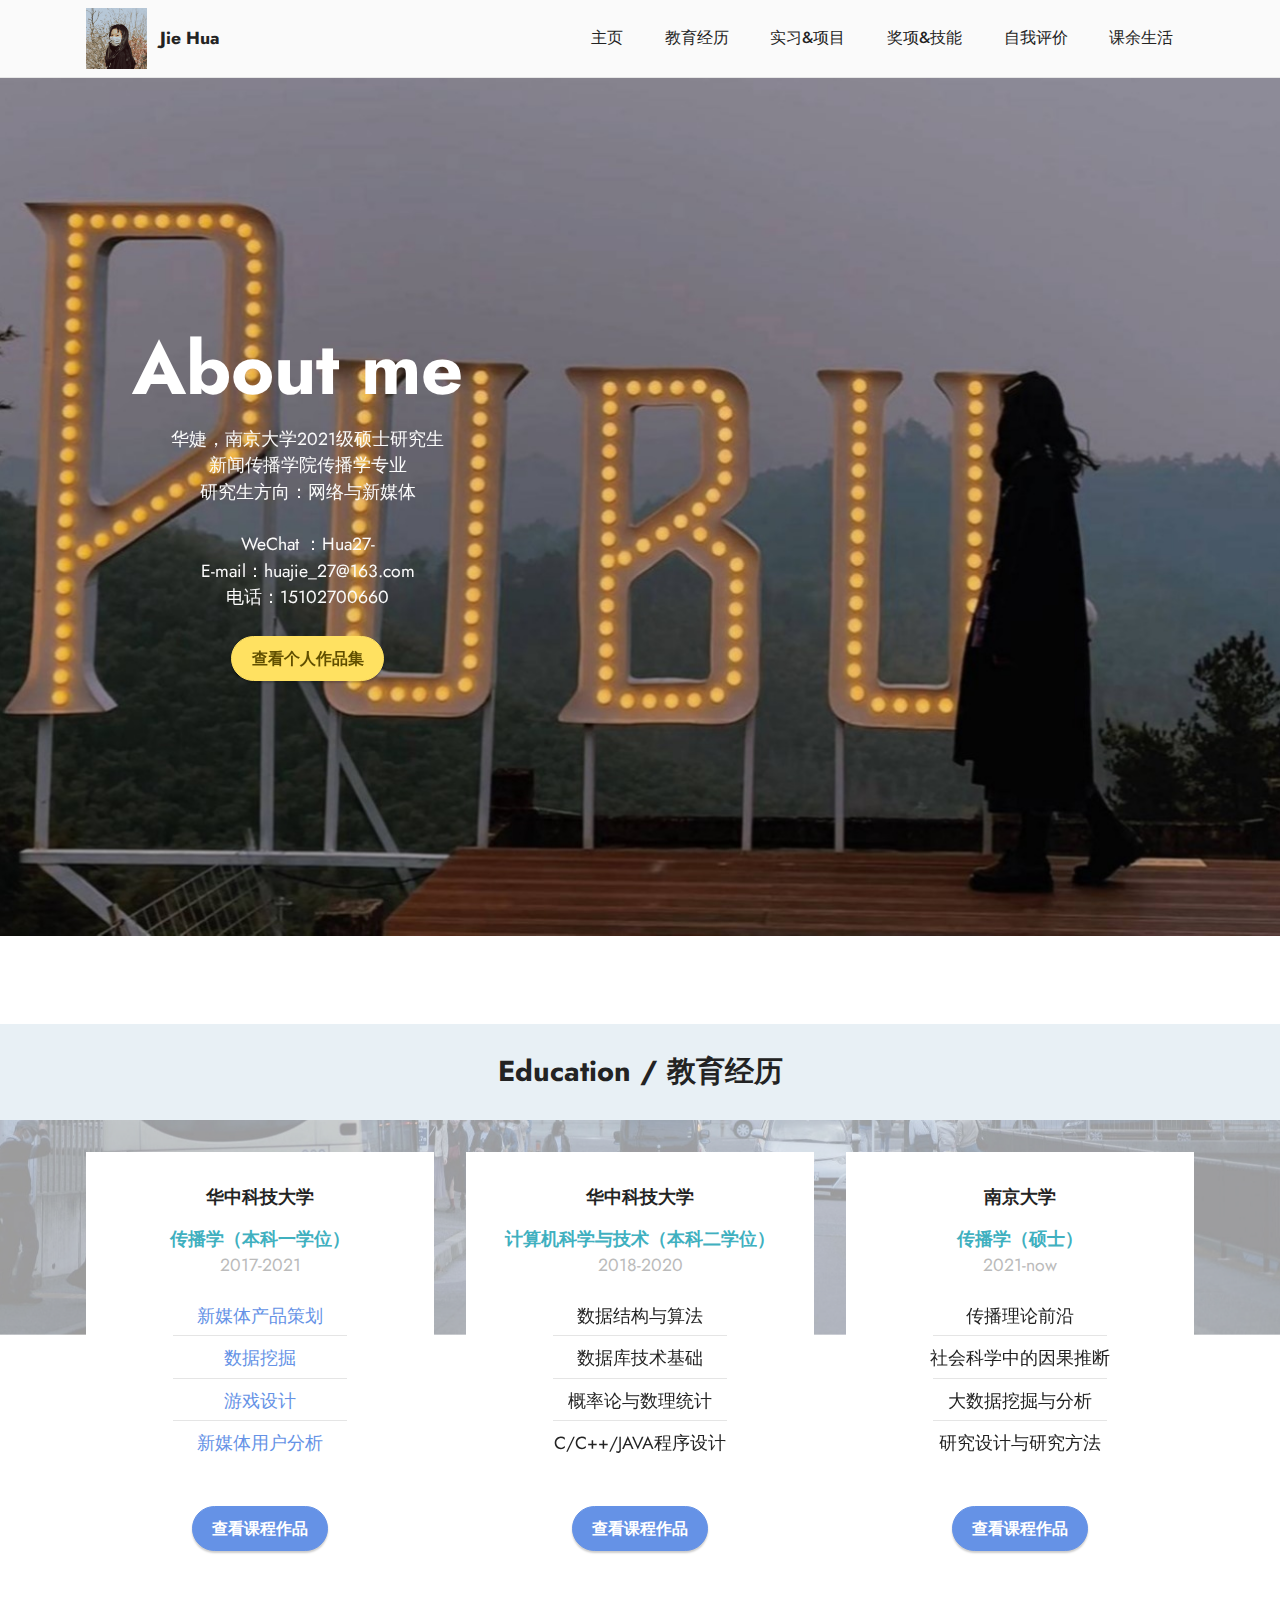
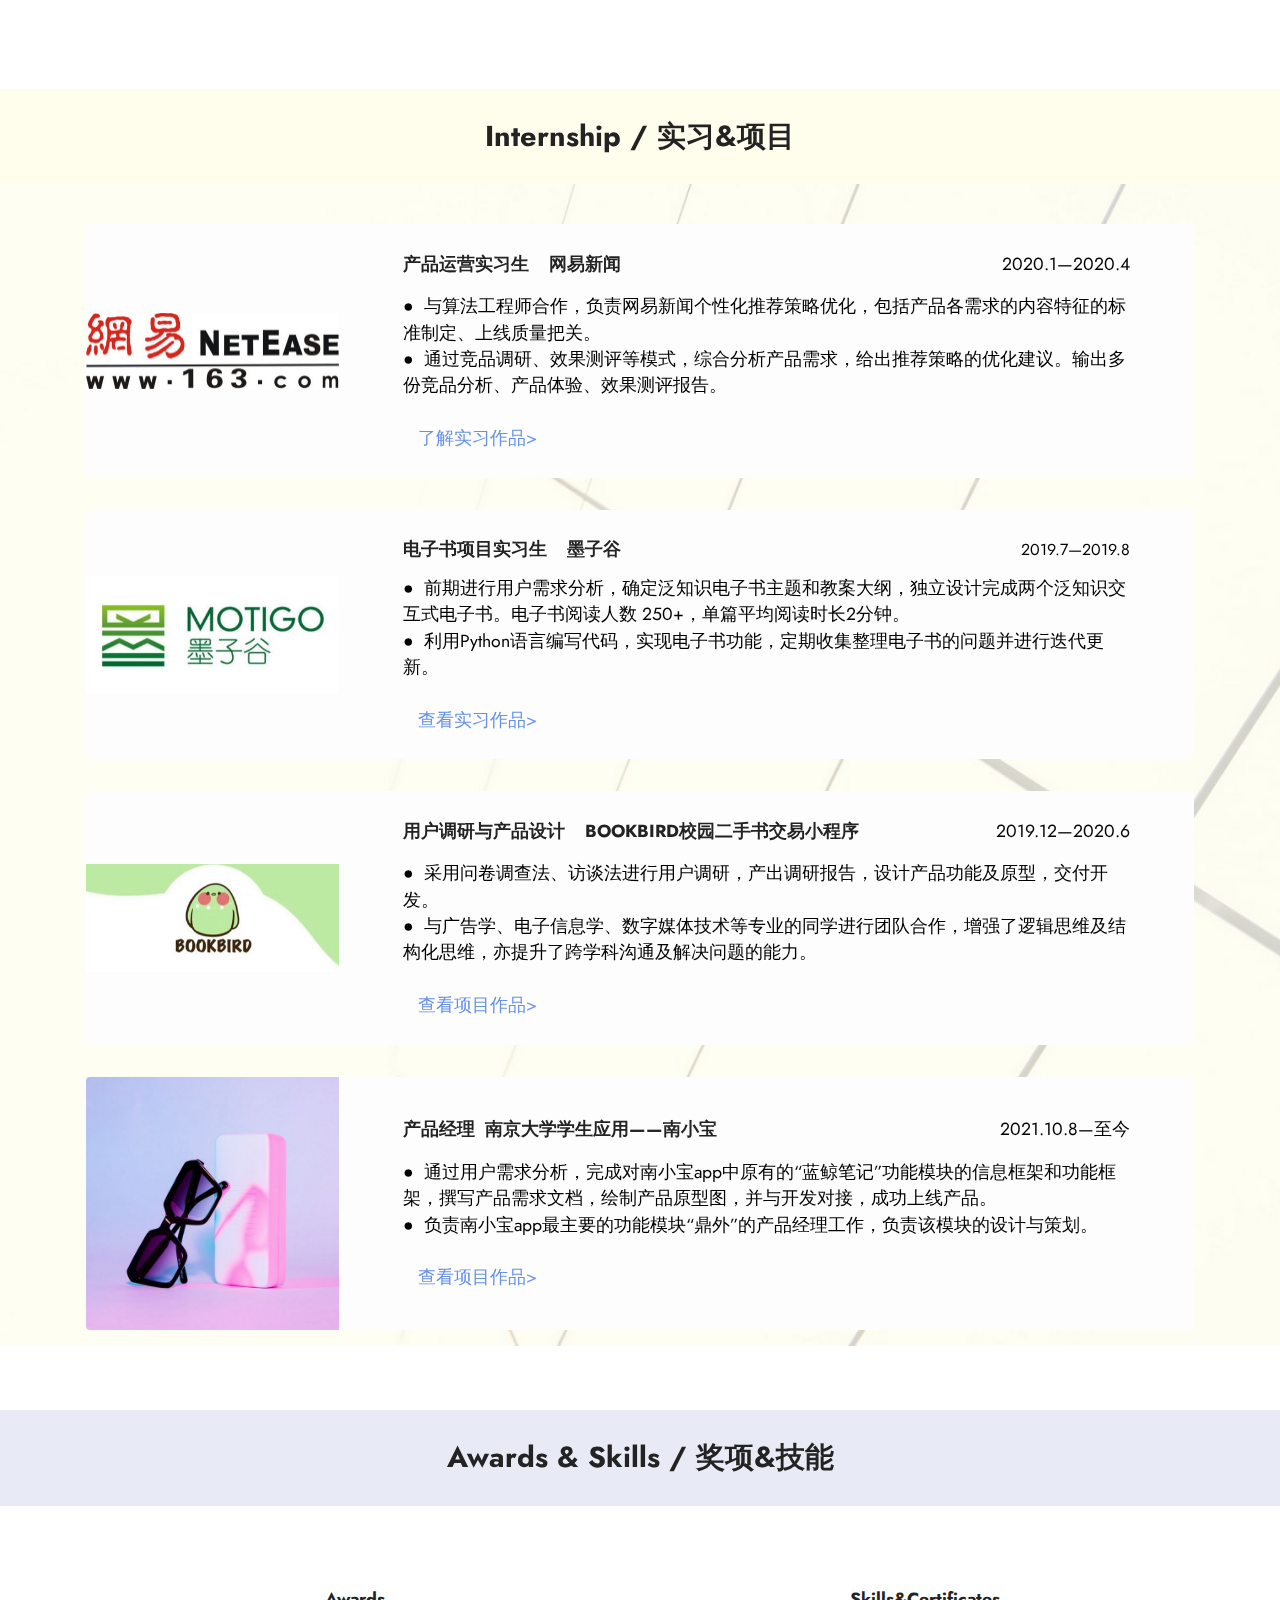
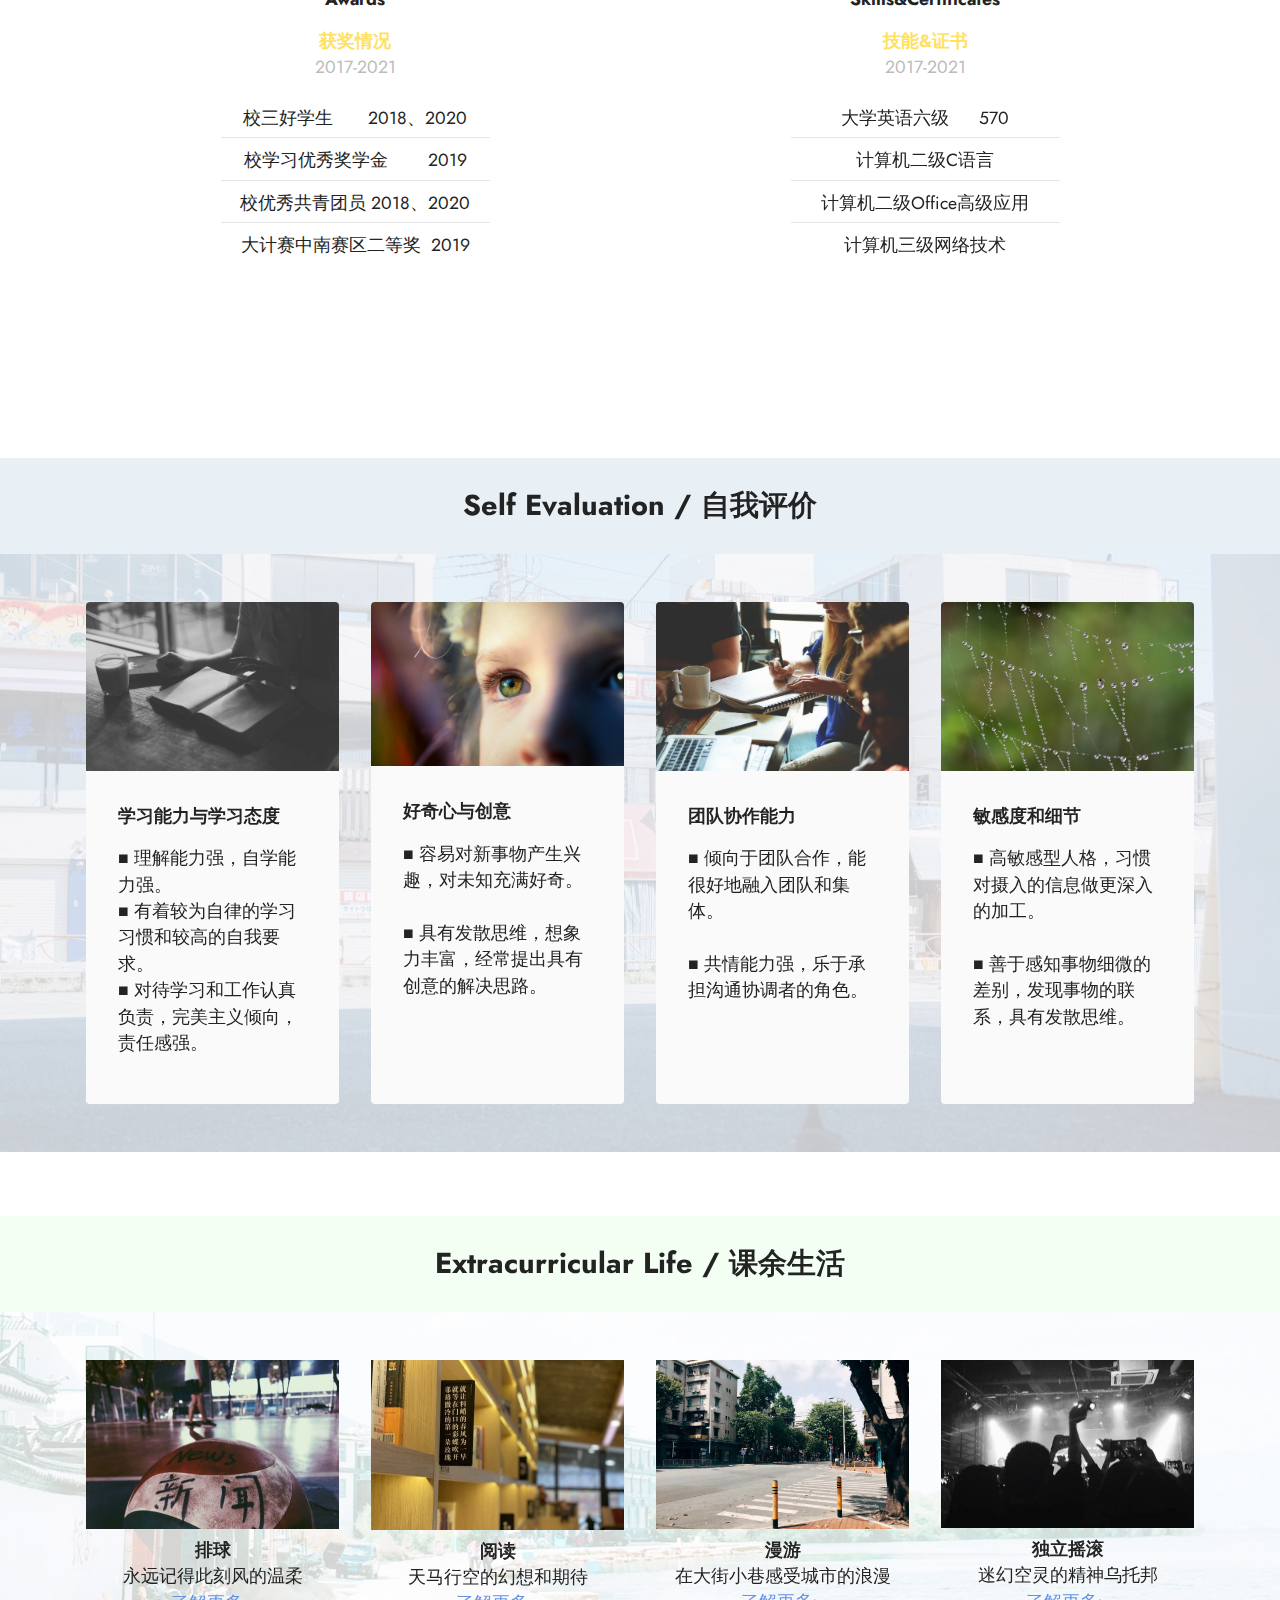
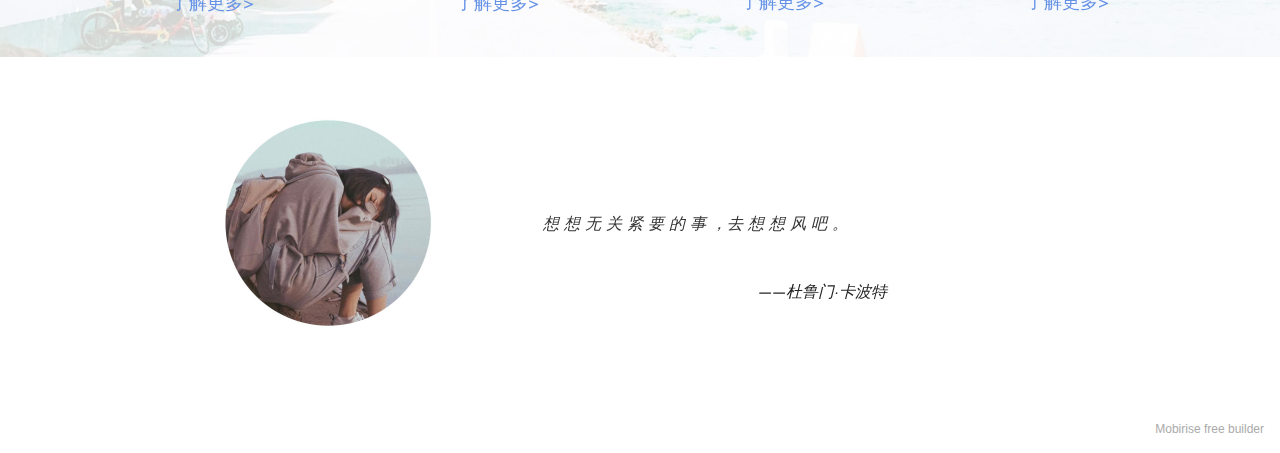
==== index.html @ b79529a3 "Add files via upload" ====
<!DOCTYPE html>
<html  >
<head>
  <!-- Site made with Mobirise Website Builder v5.3.0, https://mobirise.com -->
  <meta charset="UTF-8">
  <meta http-equiv="X-UA-Compatible" content="IE=edge">
  <meta name="generator" content="Mobirise v5.3.0, mobirise.com">
  <meta name="viewport" content="width=device-width, initial-scale=1, minimum-scale=1">
  <link rel="shortcut icon" href="assets/images/-20210223162108-121x121.png" type="image/x-icon">
  <meta name="description" content="">
  
  
  <title>HuaJie</title>
  <link rel="stylesheet" href="assets/web/assets/mobirise-icons2/mobirise2.css">
  <link rel="stylesheet" href="assets/tether/tether.min.css">
  <link rel="stylesheet" href="assets/bootstrap/css/bootstrap.min.css">
  <link rel="stylesheet" href="assets/bootstrap/css/bootstrap-grid.min.css">
  <link rel="stylesheet" href="assets/bootstrap/css/bootstrap-reboot.min.css">
  <link rel="stylesheet" href="assets/dropdown/css/style.css">
  <link rel="stylesheet" href="assets/socicon/css/styles.css">
  <link rel="stylesheet" href="assets/theme/css/style.css">
  <link rel="preload" as="style" href="assets/mobirise/css/mbr-additional.css"><link rel="stylesheet" href="assets/mobirise/css/mbr-additional.css" type="text/css">
  
  
  
  
</head>
<body>
  
  <section class="menu cid-s48OLK6784" once="menu" id="menu1-h">
    
    <nav class="navbar navbar-dropdown navbar-fixed-top navbar-expand-lg">
        <div class="container">
            <div class="navbar-brand">
                <span class="navbar-logo">
                    <a href="index.html#header7-k">
                        <img src="assets/images/-20210223162108-121x121.png" alt="Mobirise" style="height: 3.8rem;">
                    </a>
                </span>
                <span class="navbar-caption-wrap"><a class="navbar-caption text-black text-primary display-7" href="index.html#header7-k">Jie Hua</a></span>
            </div>
            <button class="navbar-toggler" type="button" data-toggle="collapse" data-target="#navbarSupportedContent" aria-controls="navbarNavAltMarkup" aria-expanded="false" aria-label="Toggle navigation">
                <div class="hamburger">
                    <span></span>
                    <span></span>
                    <span></span>
                    <span></span>
                </div>
            </button>
            <div class="collapse navbar-collapse" id="navbarSupportedContent">
                <ul class="navbar-nav nav-dropdown nav-right" data-app-modern-menu="true"><li class="nav-item"><a class="nav-link link text-black text-primary display-4" href="#" aria-expanded="false">主页</a></li><li class="nav-item"><a class="nav-link link text-black text-primary display-4" href="index.html#content1-8">教育经历</a></li><li class="nav-item"><a class="nav-link link text-black text-primary display-4" href="index.html#content1-1r">实习&amp;项目</a></li><li class="nav-item"><a class="nav-link link text-black text-primary display-4" href="index.html#content1-1a">奖项&amp;技能</a></li>
                    <li class="nav-item"><a class="nav-link link text-black text-primary display-4" href="index.html#content1-23">自我评价</a></li><li class="nav-item"><a class="nav-link link text-black text-primary display-4" href="index.html#content1-24">课余生活</a></li></ul>
                
                
            </div>
        </div>
    </nav>

</section>

<section class="header7 cid-spPlfpkOX5 mbr-fullscreen mbr-parallax-background" id="header7-k">

    

    

    <div class="text-right container">
        <div class="row">
            <div class="col-12 col-lg-5">
                <h1 class="mbr-section-title mbr-fonts-style mb-3 display-1"><strong>About me&nbsp; &nbsp;</strong></h1>
                
                <p class="mbr-text mbr-fonts-style display-7">华婕，南京大学2021级硕士研究生<br>新闻传播学院传播学专业<br>研究生方向：网络与新媒体<br><br>WeChat ：Hua27-<br>E-mail：huajie_27@163.com<br>电话：15102700660</p>
                <div class="mbr-section-btn mt-3"><a class="btn btn-warning display-4" href="page1.html#content4-y" target="_blank">查看个人作品集<br></a></div>
            </div>
        </div>
    </div>
</section>

<section class="content1 cid-sSWM41oGH3" id="content1-1y">
    
    <div class="container">
        <div class="row justify-content-center">
            <div class="title col-12 col-md-9">
                <h3 class="mbr-section-title mbr-fonts-style align-center mb-4 display-4"></h3>
                
                
            </div>
        </div>
    </div>
</section>

<section class="content1 cid-s48udlf8KU" id="content1-8">
    
    <div class="container">
        <div class="row justify-content-center">
            <div class="title col-12 col-md-9">
                <h3 class="mbr-section-title mbr-fonts-style align-center mb-4 display-2"><strong>Education / 教育经历</strong><strong><br></strong></h3>
                
                
            </div>
        </div>
    </div>
</section>

<section class="pricing2 cid-spQfRmdtKx mbr-parallax-background" id="pricing2-s">
    

    <div class="mbr-overlay" style="opacity: 0.6; background-color: rgb(255, 255, 255);">
    </div>
    <div class="container">
        <div class="row justify-content-center">
            <div class="col-12 col-md-6 align-center col-lg-4">
                <div class="plan">
                    <div class="plan-header">
                        <h6 class="plan-title mbr-fonts-style mb-3 display-7"><strong>华中科技大学</strong></h6>
                        <div class="plan-price">
                            <p class="price mbr-fonts-style m-0 display-7"><strong>传播学（本科一学位）</strong></p>
                            <p class="price-term mbr-fonts-style mb-3 display-7">2017-2021</p>
                        </div>
                    </div>
                    <div class="plan-body">
                        <div class="plan-list mb-4">
                            <ul class="list-group mbr-fonts-style list-group-flush display-7">
                                <li class="list-group-item"><a href="page1.html#content10-12" class="text-primary">新媒体产品策划</a></li><li class="list-group-item"><a href="page1.html#content10-z" class="text-primary">数据挖掘</a></li><li class="list-group-item"><a href="page1.html#content10-3z" class="text-primary">游戏设计</a></li><li class="list-group-item"><a href="page1.html#content10-43" class="text-primary">新媒体用户分析</a></li>
                            </ul>
                        </div>
                        <div class="mbr-section-btn text-center"><a href="page1.html" class="btn btn-primary display-4" target="_blank">查看课程作品</a></div>
                    </div>
                </div>
            </div>
            <div class="col-12 col-md-6 align-center col-lg-4">
                <div class="plan">
                    <div class="plan-header">
                        <h6 class="plan-title mbr-fonts-style mb-3 display-7"><strong>华中科技大学</strong></h6>
                        <div class="plan-price">
                            <p class="price mbr-fonts-style m-0 display-7"><strong>计算机科学与技术（本科二学位）</strong></p>
                            <p class="price-term mbr-fonts-style mb-3 display-7">2018-2020</p>
                        </div>
                    </div>
                    <div class="plan-body">
                        <div class="plan-list mb-4">
                            <ul class="list-group mbr-fonts-style list-group-flush display-7">
                                <li class="list-group-item">数据结构与算法</li><li class="list-group-item">数据库技术基础</li><li class="list-group-item">概率论与数理统计</li><li class="list-group-item">C/C++/JAVA程序设计</li>
                            </ul>
                        </div>
                        <div class="mbr-section-btn text-center"><a href="page1.html" class="btn btn-primary display-4" target="_blank">查看课程作品</a></div>
                    </div>
                </div>
            </div>
            <div class="col-12 col-md-6 align-center col-lg-4">
                <div class="plan">
                    <div class="plan-header">
                        <h6 class="plan-title mbr-fonts-style mb-3 display-7"><strong>南京大学</strong></h6>
                        <div class="plan-price">
                            <p class="price mbr-fonts-style m-0 display-7"><strong>传播学（硕士）</strong></p>
                            <p class="price-term mbr-fonts-style mb-3 display-7">2021-now</p>
                        </div>
                    </div>
                    <div class="plan-body">
                        <div class="plan-list mb-4">
                            <ul class="list-group mbr-fonts-style list-group-flush display-7">
                                <li class="list-group-item">传播理论前沿</li><li class="list-group-item">社会科学中的因果推断</li><li class="list-group-item">大数据挖掘与分析</li><li class="list-group-item">研究设计与研究方法</li>
                            </ul>
                        </div>
                        <div class="mbr-section-btn text-center"><a href="page1.html" class="btn btn-primary display-4" target="_blank">查看课程作品</a></div>
                    </div>
                </div>
            </div>
            
        </div>
    </div>
</section>

<section class="content1 cid-sSWM8h96EX" id="content1-20">
    
    <div class="container">
        <div class="row justify-content-center">
            <div class="title col-12 col-md-9">
                <h3 class="mbr-section-title mbr-fonts-style align-center mb-4 display-4"></h3>
                
                
            </div>
        </div>
    </div>
</section>

<section class="content1 cid-sSpbF5WR2m" id="content1-1r">
    
    <div class="container">
        <div class="row justify-content-center">
            <div class="title col-12 col-md-9">
                <h3 class="mbr-section-title mbr-fonts-style align-center mb-4 display-2"><strong>Internship / 实习&amp;项目</strong></h3>
                
                
            </div>
        </div>
    </div>
</section>

<section class="features10 cid-spPDxVZBVG" id="features11-n">
    <!---->
    
    <div class="mbr-overlay" style="opacity: 0.4; background-color: rgb(255, 254, 227);">
    </div>
    <div class="container">
        <div class="title">
            
            <h4 class="mbr-section-subtitle mbr-fonts-style mb-3 display-4">&nbsp;</h4>
        </div>
        <div class="card">
            <div class="card-wrapper">
                <div class="row align-items-center">
                    <div class="col-12 col-md-3">
                        <div class="image-wrapper">
                            <img src="assets/images/912997e8e866788dfc0480c9f37da463-506x153.jpeg" alt="Mobirise" title="">
                        </div>
                    </div>
                    <div class="col-12 col-md">
                        <div class="card-box">
                            <div class="row">
                                <div class="col-12">
                                    <div class="top-line">
                                        <h4 class="card-title mbr-fonts-style display-7"><strong><br></strong><strong>产品运营实习生&nbsp; &nbsp; 网易新闻</strong></h4>
                                        <p class="cost mbr-fonts-style display-7">&nbsp;<br>2020.1—2020.4<br></p>
                                    </div>
                                </div>
                                <div class="col-12">
                                    <div class="bottom-line">
                                        <p class="mbr-text mbr-fonts-style m-0 display-7">●&nbsp; 与算法工程师合作，负责网易新闻个性化推荐策略优化，包括产品各需求的内容特征的标准制定、上线质量把关。<br>●&nbsp; 通过竞品调研、效果测评等模式，综合分析产品需求，给出推荐策略的优化建议。输出多份竞品分析、产品体验、效果测评报告。<br><br>&nbsp; &nbsp;<a href="page1.html#content10-18" class="text-primary">了解实习作品&gt;</a><br><br></p>
                                    </div>
                                </div>
                            </div>
                        </div>
                    </div>
                </div>
            </div>
        </div>
        <div class="card">
            <div class="card-wrapper">
                <div class="row align-items-center">
                    <div class="col-12 col-md-3">
                        <div class="image-wrapper">
                            <img src="assets/images/u21049499123332382581fm26gp0-2-506x285.jpeg" alt="Mobirise" title="">
                        </div>
                    </div>
                    <div class="col-12 col-md">
                        <div class="card-box">
                            <div class="row">
                                <div class="col-12">
                                    <div class="top-line">
                                        <h4 class="card-title mbr-fonts-style display-7"><strong><br></strong><strong>电子书项目实习生&nbsp; &nbsp; 墨子谷</strong></h4>
                                        <p class="cost mbr-fonts-style display-7"></p><p></p><p><br><br>2019.7—2019.8</p>
                                    </div>
                                </div>
                                <div class="col-12">
                                    <div class="bottom-line">
                                        <p class="mbr-text mbr-fonts-style m-0 display-7">●&nbsp; 前期进行用户需求分析，确定泛知识电子书主题和教案大纲，独立设计完成两个泛知识交互式电子书。电子书阅读人数 250+，单篇平均阅读时长2分钟。<br>●&nbsp; 利用Python语言编写代码，实现电子书功能，定期收集整理电子书的问题并进行迭代更新。<br><br>&nbsp; &nbsp;<a href="page1.html#content10-1b" class="text-primary">查看实习作品&gt;</a><br><br></p>
                                    </div>
                                </div>
                            </div>
                        </div>
                    </div>
                </div>
            </div>
        </div>
        <div class="card">
            <div class="card-wrapper">
                <div class="row align-items-center">
                    <div class="col-12 col-md-3">
                        <div class="image-wrapper">
                            <img src="assets/images/-20210223211159-506x173.jpeg" alt="Mobirise" title="">
                        </div>
                    </div>
                    <div class="col-12 col-md">
                        <div class="card-box">
                            <div class="row">
                                <div class="col-12">
                                    <div class="top-line">
                                        <h4 class="card-title mbr-fonts-style display-7"><strong><br></strong><strong>用户调研与产品设计&nbsp; &nbsp; BOOKBIRD校园二手书交易小程序&nbsp;</strong></h4>
                                        <p class="cost mbr-fonts-style display-7"><br>2019.12—2020.6</p>
                                    </div>
                                </div>
                                <div class="col-12">
                                    <div class="bottom-line">
                                        <p class="mbr-text mbr-fonts-style m-0 display-7">●&nbsp; 采用问卷调查法、访谈法进行用户调研，产出调研报告，设计产品功能及原型，交付开发。<br>●&nbsp; 与广告学、电子信息学、数字媒体技术等专业的同学进行团队合作，增强了逻辑思维及结构化思维，亦提升了跨学科沟通及解决问题的能力。<br><br>&nbsp; &nbsp;<a href="page1.html#content1-2j" class="text-primary">查看项目作品&gt;</a><br><br></p>
                                    </div>
                                </div>
                            </div>
                        </div>
                    </div>
                </div>
            </div>
        </div>
        <div class="card">
            <div class="card-wrapper">
                <div class="row align-items-center">
                    <div class="col-12 col-md-3">
                        <div class="image-wrapper">
                            <img src="assets/images/product4.jpg" alt="Mobirise" title="">
                        </div>
                    </div>
                    <div class="col-12 col-md">
                        <div class="card-box">
                            <div class="row">
                                <div class="col-12">
                                    <div class="top-line">
                                        <h4 class="card-title mbr-fonts-style display-7"><strong>产品经理&nbsp; 南京大学学生应用——南小宝</strong></h4>
                                        <p class="cost mbr-fonts-style display-7">2021.10.8—至今</p>
                                    </div>
                                </div>
                                <div class="col-12">
                                    <div class="bottom-line">
                                        <p class="mbr-text mbr-fonts-style m-0 display-7">●&nbsp; 通过用户需求分析，完成对南小宝app中原有的“蓝鲸笔记”功能模块的信息框架和功能框架，撰写产品需求文档，绘制产品原型图，并与开发对接，成功上线产品。<br>●&nbsp; 负责南小宝app最主要的功能模块“鼎外”的产品经理工作，负责该模块的设计与策划。<br><br>&nbsp; &nbsp;<a href="page1.html#slider2-1o" class="text-primary" target="_blank"></a><a href="page1.html#content10-1q" class="text-primary" target="_blank">查看项目作品&gt;</a><br>
                                        </p>
                                    </div>
                                </div>
                            </div>
                        </div>
                    </div>
                </div>
            </div>
        </div>
        
        
    </div>
</section>

<section class="content1 cid-sSWM7BLFid" id="content1-1z">
    
    <div class="container">
        <div class="row justify-content-center">
            <div class="title col-12 col-md-9">
                <h3 class="mbr-section-title mbr-fonts-style align-center mb-4 display-4"></h3>
                
                
            </div>
        </div>
    </div>
</section>

<section class="content1 cid-spWcqtIs8j" id="content1-1a">
    
    <div class="container">
        <div class="row justify-content-center">
            <div class="title col-12 col-md-9">
                <h3 class="mbr-section-title mbr-fonts-style align-center mb-4 display-2"><strong>Awards &amp; Skills / 奖项&amp;技能</strong><strong><br></strong></h3>
                
                
            </div>
        </div>
    </div>
</section>

<section class="pricing2 cid-spQzZThe6p mbr-parallax-background" id="pricing2-13">
    

    <div class="mbr-overlay" style="opacity: 0.6; background-color: rgb(255, 255, 255);">
    </div>
    <div class="container">
        <div class="row justify-content-center">
            <div class="col-12 col-md-6 align-center col-lg-6">
                <div class="plan">
                    <div class="plan-header">
                        <h6 class="plan-title mbr-fonts-style mb-3 display-7"><strong>Awards</strong></h6>
                        <div class="plan-price">
                            <p class="price mbr-fonts-style m-0 display-7"><strong>获奖情况</strong></p>
                            <p class="price-term mbr-fonts-style mb-3 display-7">2017-2021</p>
                        </div>
                    </div>
                    <div class="plan-body">
                        <div class="plan-list mb-4">
                            <ul class="list-group mbr-fonts-style list-group-flush display-7">
                                <li class="list-group-item">校三好学生&nbsp; &nbsp; &nbsp; &nbsp;2018、2020
</li><li class="list-group-item">校学习优秀奖学金&nbsp; &nbsp; &nbsp; &nbsp; 2019</li><li class="list-group-item">校优秀共青团员 2018、2020</li><li class="list-group-item">大计赛中南赛区二等奖&nbsp; 2019</li>
                            </ul>
                        </div>
                        
                    </div>
                </div>
            </div>
            <div class="col-12 col-md-6 align-center col-lg-6">
                <div class="plan">
                    <div class="plan-header">
                        <h6 class="plan-title mbr-fonts-style mb-3 display-7"><strong>Skills&amp;Certificates</strong></h6>
                        <div class="plan-price">
                            <p class="price mbr-fonts-style m-0 display-7"><strong>技能&amp;证书</strong></p>
                            <p class="price-term mbr-fonts-style mb-3 display-7">2017-2021</p>
                        </div>
                    </div>
                    <div class="plan-body">
                        <div class="plan-list mb-4">
                            <ul class="list-group mbr-fonts-style list-group-flush display-7">
                                <li class="list-group-item">大学英语六级&nbsp; &nbsp; &nbsp; 570</li><li class="list-group-item">计算机二级C语言</li><li class="list-group-item">计算机二级Office高级应用</li><li class="list-group-item">计算机三级网络技术</li>
                            </ul>
                        </div>
                        
                    </div>
                </div>
            </div>
            
            
        </div>
    </div>
</section>

<section class="content1 cid-sSWM9d3h24" id="content1-21">
    
    <div class="container">
        <div class="row justify-content-center">
            <div class="title col-12 col-md-9">
                <h3 class="mbr-section-title mbr-fonts-style align-center mb-4 display-4"></h3>
                
                
            </div>
        </div>
    </div>
</section>

<section class="content1 cid-sSWPLKdqKI" id="content1-23">
    
    <div class="container">
        <div class="row justify-content-center">
            <div class="title col-12 col-md-9">
                <h3 class="mbr-section-title mbr-fonts-style align-center mb-4 display-2"><strong>Self Evaluation / 自我评价</strong></h3>
                
                
            </div>
        </div>
    </div>
</section>

<section class="gallery3 cid-spPLn0nx9k" id="gallery3-q">
    
    <div class="mbr-overlay"></div>
    <div class="container">
        
        <div class="row mt-4">
            <div class="item features-image сol-12 col-md-6 col-lg-3">
                <div class="item-wrapper">
                    <div class="item-img">
                        <img src="assets/images/mbr-646x431.jpg" alt="">
                    </div>
                    <div class="item-content">
                        <h5 class="item-title mbr-fonts-style display-7"><strong>学习能力与学习态度</strong></h5>
                        
                        <p class="mbr-text mbr-fonts-style mt-3 display-7">■ 理解能力强，自学能力强。<br>■ 有着较为自律的学习习惯和较高的自我要求。<br>■ 对待学习和工作认真负责，完美主义倾向，责任感强。</p>
                    </div>
                    
                </div>
            </div>
            <div class="item features-image сol-12 col-md-6 col-lg-3">
                <div class="item-wrapper">
                    <div class="item-img">
                        <img src="assets/images/mbr-646x419.jpg" alt="">
                    </div>
                    <div class="item-content">
                        <h5 class="item-title mbr-fonts-style display-7"><strong>好奇心与创意</strong></h5>
                        
                        <p class="mbr-text mbr-fonts-style mt-3 display-7">■ 容易对新事物产生兴趣，对未知充满好奇。<br>
<br>■ 具有发散思维，想象力丰富，经常提出具有创意的解决思路。</p>
                    </div>
                    
                </div>
            </div>
            <div class="item features-image сol-12 col-md-6 col-lg-3">
                <div class="item-wrapper">
                    <div class="item-img">
                        <img src="assets/images/mbr-1-646x431.jpg" alt="">
                    </div>
                    <div class="item-content">
                        <h5 class="item-title mbr-fonts-style display-7"><strong>团队协作能力</strong></h5>
                        
                        <p class="mbr-text mbr-fonts-style mt-3 display-7">■ 倾向于团队合作，能很好地融入团队和集体。<br><br>■ 共情能力强，乐于承担沟通协调者的角色。<br></p>
                    </div>
                    
                </div>
            </div>
            <div class="item features-image сol-12 col-md-6 col-lg-3">
                <div class="item-wrapper">
                    <div class="item-img">
                        <img src="assets/images/mbr-2-646x431.jpg" alt="" title="">
                    </div>
                    <div class="item-content">
                        <h5 class="item-title mbr-fonts-style display-7">
                            <strong>敏感度和细节</strong></h5>
                        
                        <p class="mbr-text mbr-fonts-style mt-3 display-7">■ 高敏感型人格，习惯对摄入的信息做更深入的加工。<br><br>■ 善于感知事物细微的差别，发现事物的联系，具有发散思维。</p>
                    </div>
                    
                </div>
            </div>
        </div>
    </div>
</section>

<section class="content1 cid-sSWM9Rpg0h" id="content1-22">
    
    <div class="container">
        <div class="row justify-content-center">
            <div class="title col-12 col-md-9">
                <h3 class="mbr-section-title mbr-fonts-style align-center mb-4 display-4"></h3>
                
                
            </div>
        </div>
    </div>
</section>

<section class="content1 cid-sSWPMrdblu" id="content1-24">
    
    <div class="container">
        <div class="row justify-content-center">
            <div class="title col-12 col-md-9">
                <h3 class="mbr-section-title mbr-fonts-style align-center mb-4 display-2"><strong>Extracurricular Life / 课余生活</strong><strong><br></strong></h3>
                
                
            </div>
        </div>
    </div>
</section>

<section class="gallery5 mbr-gallery cid-spQLScsPiu" id="gallery5-14">
    

    <div class="mbr-overlay" style="opacity: 0.8; background-color: rgb(255, 255, 255);">
    </div>

    <div class="container">
        
        <div class="row mbr-gallery mt-4">
            
            <div class="col-12 col-md-6 col-lg-3 item gallery-image active">
                <div class="item-wrapper" data-toggle="modal" data-target="#t8hejcv9dQ-modal">
                    <img class="w-100" src="assets/images/-20210223223539-506x379.jpeg" alt="" data-slide-to="0" data-target="#lb-t8hejcv9dQ">
                    <div class="icon-wrapper">
                        <span class="mobi-mbri mobi-mbri-search mbr-iconfont mbr-iconfont-btn"></span>
                    </div>
                </div>
                <h6 class="mbr-item-subtitle mbr-fonts-style align-center mb-2 mt-2 display-7"><strong>排球</strong><br>永远记得此刻风的温柔<br><a href="page1.html#gallery1-16" class="text-primary">了解更多&gt;</a></h6>
            </div><div class="col-12 col-md-6 col-lg-3 item gallery-image active">
                <div class="item-wrapper" data-toggle="modal" data-target="#t8hejcv9dQ-modal">
                    <img class="w-100" src="assets/images/-20210223224505-506x380.jpeg" alt="" data-slide-to="1" data-target="#lb-t8hejcv9dQ">
                    <div class="icon-wrapper">
                        <span class="mobi-mbri mobi-mbri-search mbr-iconfont mbr-iconfont-btn"></span>
                    </div>
                </div>
                <h6 class="mbr-item-subtitle mbr-fonts-style align-center mb-2 mt-2 display-7"><strong>阅读</strong><br>天马行空的幻想和期待<br><a href="page1.html#gallery1-16" class="text-primary">了解更多&gt;</a></h6>
            </div>
            <div class="col-12 col-md-6 col-lg-3 item gallery-image">
                <div class="item-wrapper" data-toggle="modal" data-target="#t8hejcv9dQ-modal">
                    <img class="w-100" src="assets/images/-20210223223621-506x337.jpg" alt="" data-slide-to="2" data-target="#lb-t8hejcv9dQ">
                    <div class="icon-wrapper">
                        <span class="mobi-mbri mobi-mbri-search mbr-iconfont mbr-iconfont-btn"></span>
                    </div>
                </div>
                <h6 class="mbr-item-subtitle mbr-fonts-style align-center mb-2 mt-2 display-7"><strong>
                    漫游</strong><br>在大街小巷感受城市的浪漫<br><a href="page1.html#gallery1-16" class="text-primary">了解更多&gt;</a></h6>
            </div><div class="col-12 col-md-6 col-lg-3 item gallery-image">
                <div class="item-wrapper" data-toggle="modal" data-target="#t8hejcv9dQ-modal">
                    <img class="w-100" src="assets/images/-20210223223613-506x379.jpeg" alt="" data-slide-to="3" data-target="#lb-t8hejcv9dQ">
                    <div class="icon-wrapper">
                        <span class="mobi-mbri mobi-mbri-search mbr-iconfont mbr-iconfont-btn"></span>
                    </div>
                </div>
                <h6 class="mbr-item-subtitle mbr-fonts-style align-center mb-2 mt-2 display-7"><strong>独立摇滚</strong><br>迷幻空灵的精神乌托邦<br><a href="page1.html#gallery1-16" class="text-primary">了解更多&gt;</a></h6>
            </div>
            
        </div>

        <div class="modal mbr-slider" tabindex="-1" role="dialog" aria-hidden="true" id="t8hejcv9dQ-modal">
            <div class="modal-dialog" role="document">
                <div class="modal-content">
                    <div class="modal-body">
                        <div class="carousel slide" id="lb-t8hejcv9dQ" data-interval="5000">
                            <div class="carousel-inner">
                                
                                <div class="carousel-item active">
                                    <img class="d-block w-100" src="assets/images/-20210223223539-506x379.jpeg" alt="">
                                </div><div class="carousel-item active">
                                    <img class="d-block w-100" src="assets/images/-20210223224505-506x380.jpeg" alt="">
                                </div>
                                <div class="carousel-item">
                                    <img class="d-block w-100" src="assets/images/-20210223223621-506x337.jpg" alt="">
                                </div><div class="carousel-item">
                                    <img class="d-block w-100" src="assets/images/-20210223223613-506x379.jpeg" alt="">
                                </div>
                                
                            </div>
                            <ol class="carousel-indicators">
                                <li data-slide-to="0" class="active" data-target="#lb-t8hejcv9dQ"></li><li data-slide-to="1" class="active" data-target="#lb-t8hejcv9dQ"></li>
                                <li data-slide-to="2" data-target="#lb-t8hejcv9dQ"></li><li data-slide-to="3" data-target="#lb-t8hejcv9dQ"></li>
                                
                                
                            </ol>
                            <a role="button" href="" class="close" data-dismiss="modal" aria-label="Close">
                            </a>
                            <a class="carousel-control-prev carousel-control" role="button" data-slide="prev" href="#lb-t8hejcv9dQ">
                                <span class="mobi-mbri mobi-mbri-arrow-prev" aria-hidden="true"></span>
                                <span class="sr-only">Previous</span>
                            </a>
                            <a class="carousel-control-next carousel-control" role="button" data-slide="next" href="#lb-t8hejcv9dQ">
                                <span class="mobi-mbri mobi-mbri-arrow-next" aria-hidden="true"></span>
                                <span class="sr-only">Next</span>
                            </a>
                        </div>
                    </div>
                </div>
            </div>
        </div>
    </div>
</section>

<section class="team2 cid-sSXqPSPhO3" xmlns="http://www.w3.org/1999/html" id="team2-28">
    
    
    <div class="container">
        <div class="card">
            <div class="card-wrapper">
                <div class="row align-items-center">
                    <div class="col-12 col-md-4">
                        <div class="image-wrapper">
                            <img src="assets/images/qq20211005161922-696x696.jpg" alt="Mobirise">
                        </div>
                    </div>
                    <div class="col-12 col-md">
                        <div class="card-box">
                            
                            
                            <p class="mbr-text mbr-fonts-style display-7">&nbsp;</p><p><br></p><p><strong>&nbsp; &nbsp; &nbsp; &nbsp; &nbsp;</strong><em>想 想 无 关 紧 要 的 事 ，去 想 想 风 吧 。</em><br><em><br><br></em></p><em>&nbsp; &nbsp; &nbsp; &nbsp; &nbsp; &nbsp; &nbsp; &nbsp; &nbsp; &nbsp; &nbsp; &nbsp; &nbsp; &nbsp; &nbsp; &nbsp; &nbsp; &nbsp; &nbsp; &nbsp; &nbsp; &nbsp; &nbsp; &nbsp; &nbsp; &nbsp; ——杜鲁门·卡波特</em><br><p></p>
                            
                        </div>
                    </div>
                </div>
            </div>
        </div>
        
        
    </div>
</section><section style="background-color: #fff; font-family: -apple-system, BlinkMacSystemFont, 'Segoe UI', 'Roboto', 'Helvetica Neue', Arial, sans-serif; color:#aaa; font-size:12px; padding: 0; align-items: center; display: flex;"><a href="https://mobirise.site/r" style="flex: 1 1; height: 3rem; padding-left: 1rem;"></a><p style="flex: 0 0 auto; margin:0; padding-right:1rem;"><a href="https://mobirise.site" style="color:#aaa;">Mobirise</a> free builder</p></section><script src="assets/web/assets/jquery/jquery.min.js"></script>  <script src="assets/popper/popper.min.js"></script>  <script src="assets/tether/tether.min.js"></script>  <script src="assets/bootstrap/js/bootstrap.min.js"></script>  <script src="assets/smoothscroll/smooth-scroll.js"></script>  <script src="assets/parallax/jarallax.min.js"></script>  <script src="assets/dropdown/js/nav-dropdown.js"></script>  <script src="assets/dropdown/js/navbar-dropdown.js"></script>  <script src="assets/touchswipe/jquery.touch-swipe.min.js"></script>  <script src="assets/theme/js/script.js"></script>  
  
  
</body>
</html>
---- assets/web/assets/mobirise-icons2/mobirise2.css ----
@font-face {
  font-family: 'Moririse2';
  font-display: swap;
  src:  url('mobirise2.eot?f2bix4');
  src:  url('mobirise2.eot?f2bix4#iefix') format('embedded-opentype'),
    url('mobirise2.ttf?f2bix4') format('truetype'),
    url('mobirise2.woff?f2bix4') format('woff'),
    url('mobirise2.svg?f2bix4#mobirise2') format('svg');
  font-weight: normal;
  font-style: normal;
}

[class^="mobi-"], [class*=" mobi-"] {
  /* use !important to prevent issues with browser extensions that change fonts */
  font-family: 'Moririse2' !important;
  speak: none;
  font-style: normal;
  font-weight: normal;
  font-variant: normal;
  text-transform: none;
  line-height: 1;

  /* Better Font Rendering =========== */
  -webkit-font-smoothing: antialiased;
  -moz-osx-font-smoothing: grayscale;
}

.mobi-mbri-add-submenu:before {
  content: "\e900";
}
.mobi-mbri-alert:before {
  content: "\e901";
}
.mobi-mbri-align-center:before {
  content: "\e902";
}
.mobi-mbri-align-justify:before {
  content: "\e903";
}
.mobi-mbri-align-left:before {
  content: "\e904";
}
.mobi-mbri-align-right:before {
  content: "\e905";
}
.mobi-mbri-android:before {
  content: "\e906";
}
.mobi-mbri-apple:before {
  content: "\e907";
}
.mobi-mbri-arrow-down:before {
  content: "\e908";
}
.mobi-mbri-arrow-next:before {
  content: "\e909";
}
.mobi-mbri-arrow-prev:before {
  content: "\e90a";
}
.mobi-mbri-arrow-up:before {
  content: "\e90b";
}
.mobi-mbri-bold:before {
  content: "\e90c";
}
.mobi-mbri-bookmark:before {
  content: "\e90d";
}
.mobi-mbri-bootstrap:before {
  content: "\e90e";
}
.mobi-mbri-briefcase:before {
  content: "\e90f";
}
.mobi-mbri-browse:before {
  content: "\e910";
}
.mobi-mbri-bulleted-list:before {
  content: "\e911";
}
.mobi-mbri-calendar:before {
  content: "\e912";
}
.mobi-mbri-camera:before {
  content: "\e913";
}
.mobi-mbri-cart-add:before {
  content: "\e914";
}
.mobi-mbri-cart-full:before {
  content: "\e915";
}
.mobi-mbri-cash:before {
  content: "\e916";
}
.mobi-mbri-change-style:before {
  content: "\e917";
}
.mobi-mbri-chat:before {
  content: "\e918";
}
.mobi-mbri-clock:before {
  content: "\e919";
}
.mobi-mbri-close:before {
  content: "\e91a";
}
.mobi-mbri-cloud:before {
  content: "\e91b";
}
.mobi-mbri-code:before {
  content: "\e91c";
}
.mobi-mbri-contact-form:before {
  content: "\e91d";
}
.mobi-mbri-credit-card:before {
  content: "\e91e";
}
.mobi-mbri-cursor-click:before {
  content: "\e91f";
}
.mobi-mbri-cust-feedback:before {
  content: "\e920";
}
.mobi-mbri-database:before {
  content: "\e921";
}
.mobi-mbri-delivery:before {
  content: "\e922";
}
.mobi-mbri-desktop:before {
  content: "\e923";
}
.mobi-mbri-devices:before {
  content: "\e924";
}
.mobi-mbri-down:before {
  content: "\e925";
}
.mobi-mbri-download-2:before {
  content: "\e926";
}
.mobi-mbri-download:before {
  content: "\e927";
}
.mobi-mbri-drag-n-drop-2:before {
  content: "\e928";
}
.mobi-mbri-drag-n-drop:before {
  content: "\e929";
}
.mobi-mbri-edit-2:before {
  content: "\e92a";
}
.mobi-mbri-edit:before {
  content: "\e92b";
}
.mobi-mbri-error:before {
  content: "\e92c";
}
.mobi-mbri-extension:before {
  content: "\e92d";
}
.mobi-mbri-features:before {
  content: "\e92e";
}
.mobi-mbri-file:before {
  content: "\e92f";
}
.mobi-mbri-flag:before {
  content: "\e930";
}
.mobi-mbri-folder:before {
  content: "\e931";
}
.mobi-mbri-gift:before {
  content: "\e932";
}
.mobi-mbri-github:before {
  content: "\e933";
}
.mobi-mbri-globe-2:before {
  content: "\e934";
}
.mobi-mbri-globe:before {
  content: "\e935";
}
.mobi-mbri-growing-chart:before {
  content: "\e936";
}
.mobi-mbri-hearth:before {
  content: "\e937";
}
.mobi-mbri-help:before {
  content: "\e938";
}
.mobi-mbri-home:before {
  content: "\e939";
}
.mobi-mbri-hot-cup:before {
  content: "\e93a";
}
.mobi-mbri-idea:before {
  content: "\e93b";
}
.mobi-mbri-image-gallery:before {
  content: "\e93c";
}
.mobi-mbri-image-slider:before {
  content: "\e93d";
}
.mobi-mbri-info:before {
  content: "\e93e";
}
.mobi-mbri-italic:before {
  content: "\e93f";
}
.mobi-mbri-key:before {
  content: "\e940";
}
.mobi-mbri-laptop:before {
  content: "\e941";
}
.mobi-mbri-layers:before {
  content: "\e942";
}
.mobi-mbri-left-right:before {
  content: "\e943";
}
.mobi-mbri-left:before {
  content: "\e944";
}
.mobi-mbri-letter:before {
  content: "\e945";
}
.mobi-mbri-like:before {
  content: "\e946";
}
.mobi-mbri-link:before {
  content: "\e947";
}
.mobi-mbri-lock:before {
  content: "\e948";
}
.mobi-mbri-login:before {
  content: "\e949";
}
.mobi-mbri-logout:before {
  content: "\e94a";
}
.mobi-mbri-magic-stick:before {
  content: "\e94b";
}
.mobi-mbri-map-pin:before {
  content: "\e94c";
}
.mobi-mbri-menu:before {
  content: "\e94d";
}
.mobi-mbri-mobile-2:before {
  content: "\e94e";
}
.mobi-mbri-mobile-horizontal:before {
  content: "\e94f";
}
.mobi-mbri-mobile:before {
  content: "\e950";
}
.mobi-mbri-mobirise:before {
  content: "\e951";
}
.mobi-mbri-more-horizontal:before {
  content: "\e952";
}
.mobi-mbri-more-vertical:before {
  content: "\e953";
}
.mobi-mbri-music:before {
  content: "\e954";
}
.mobi-mbri-new-file:before {
  content: "\e955";
}
.mobi-mbri-numbered-list:before {
  content: "\e956";
}
.mobi-mbri-opened-folder:before {
  content: "\e957";
}
.mobi-mbri-pages:before {
  content: "\e958";
}
.mobi-mbri-paper-plane:before {
  content: "\e959";
}
.mobi-mbri-paperclip:before {
  content: "\e95a";
}
.mobi-mbri-phone:before {
  content: "\e95b";
}
.mobi-mbri-photo:before {
  content: "\e95c";
}
.mobi-mbri-photos:before {
  content: "\e95d";
}
.mobi-mbri-pin:before {
  content: "\e95e";
}
.mobi-mbri-play:before {
  content: "\e95f";
}
.mobi-mbri-plus:before {
  content: "\e960";
}
.mobi-mbri-preview:before {
  content: "\e961";
}
.mobi-mbri-print:before {
  content: "\e962";
}
.mobi-mbri-protect:before {
  content: "\e963";
}
.mobi-mbri-question:before {
  content: "\e964";
}
.mobi-mbri-quote-left:before {
  content: "\e965";
}
.mobi-mbri-quote-right:before {
  content: "\e966";
}
.mobi-mbri-redo:before {
  content: "\e967";
}
.mobi-mbri-refresh:before {
  content: "\e968";
}
.mobi-mbri-responsive-2:before {
  content: "\e969";
}
.mobi-mbri-responsive:before {
  content: "\e96a";
}
.mobi-mbri-right:before {
  content: "\e96b";
}
.mobi-mbri-rocket:before {
  content: "\e96c";
}
.mobi-mbri-sad-face:before {
  content: "\e96d";
}
.mobi-mbri-sale:before {
  content: "\e96e";
}
.mobi-mbri-save:before {
  content: "\e96f";
}
.mobi-mbri-search:before {
  content: "\e970";
}
.mobi-mbri-setting-2:before {
  content: "\e971";
}
.mobi-mbri-setting-3:before {
  content: "\e972";
}
.mobi-mbri-setting:before {
  content: "\e973";
}
.mobi-mbri-share:before {
  content: "\e974";
}
.mobi-mbri-shopping-bag:before {
  content: "\e975";
}
.mobi-mbri-shopping-basket:before {
  content: "\e976";
}
.mobi-mbri-shopping-cart:before {
  content: "\e977";
}
.mobi-mbri-sites:before {
  content: "\e978";
}
.mobi-mbri-smile-face:before {
  content: "\e979";
}
.mobi-mbri-speed:before {
  content: "\e97a";
}
.mobi-mbri-star:before {
  content: "\e97b";
}
.mobi-mbri-success:before {
  content: "\e97c";
}
.mobi-mbri-sun:before {
  content: "\e97d";
}
.mobi-mbri-sun2:before {
  content: "\e97e";
}
.mobi-mbri-tablet-vertical:before {
  content: "\e97f";
}
.mobi-mbri-tablet:before {
  content: "\e980";
}
.mobi-mbri-target:before {
  content: "\e981";
}
.mobi-mbri-timer:before {
  content: "\e982";
}
.mobi-mbri-to-ftp:before {
  content: "\e983";
}
.mobi-mbri-to-local-drive:before {
  content: "\e984";
}
.mobi-mbri-touch-swipe:before {
  content: "\e985";
}
.mobi-mbri-touch:before {
  content: "\e986";
}
.mobi-mbri-trash:before {
  content: "\e987";
}
.mobi-mbri-underline:before {
  content: "\e988";
}
.mobi-mbri-undo:before {
  content: "\e989";
}
.mobi-mbri-unlink:before {
  content: "\e98a";
}
.mobi-mbri-unlock:before {
  content: "\e98b";
}
.mobi-mbri-up-down:before {
  content: "\e98c";
}
.mobi-mbri-up:before {
  content: "\e98d";
}
.mobi-mbri-update:before {
  content: "\e98e";
}
.mobi-mbri-upload-2:before {
  content: "\e98f";
}
.mobi-mbri-upload:before {
  content: "\e990";
}
.mobi-mbri-user-2:before {
  content: "\e991";
}
.mobi-mbri-user:before {
  content: "\e992";
}
.mobi-mbri-users:before {
  content: "\e993";
}
.mobi-mbri-video-play:before {
  content: "\e994";
}
.mobi-mbri-video:before {
  content: "\e995";
}
.mobi-mbri-watch:before {
  content: "\e996";
}
.mobi-mbri-website-theme-2:before {
  content: "\e997";
}
.mobi-mbri-website-theme:before {
  content: "\e998";
}
.mobi-mbri-wifi:before {
  content: "\e999";
}
.mobi-mbri-windows:before {
  content: "\e99a";
}
.mobi-mbri-zoom-in:before {
  content: "\e99b";
}
.mobi-mbri-zoom-out:before {
  content: "\e99c";
}
---- assets/dropdown/css/style.css ----
.navbar-dropdown {
  left: 0;
  padding: 0;
  position: absolute;
  right: 0;
  top: 0;
  transition: all 0.45s ease;
  z-index: 1030;
  background: #282828; }
  .navbar-dropdown .navbar-logo {
    margin-right: 0.8rem;
    transition: margin 0.3s ease-in-out;
    vertical-align: middle; }
    .navbar-dropdown .navbar-logo img {
      height: 3.125rem;
      transition: all 0.3s ease-in-out; }
    .navbar-dropdown .navbar-logo.mbr-iconfont {
      font-size: 3.125rem;
      line-height: 3.125rem; }
  .navbar-dropdown .navbar-caption {
    font-weight: 700;
    white-space: normal;
    vertical-align: -4px;
    line-height: 3.125rem !important; }
    .navbar-dropdown .navbar-caption, .navbar-dropdown .navbar-caption:hover {
      color: inherit;
      text-decoration: none; }
  .navbar-dropdown .mbr-iconfont + .navbar-caption {
    vertical-align: -1px; }
  .navbar-dropdown.navbar-fixed-top {
    position: fixed; }
  .navbar-dropdown .navbar-brand span {
    vertical-align: -4px; }
  .navbar-dropdown.bg-color.transparent {
    background: none; }
  .navbar-dropdown.navbar-short .navbar-brand {
    padding: 0.625rem 0; }
    .navbar-dropdown.navbar-short .navbar-brand span {
      vertical-align: -1px; }
  .navbar-dropdown.navbar-short .navbar-caption {
    line-height: 2.375rem !important;
    vertical-align: -2px; }
  .navbar-dropdown.navbar-short .navbar-logo {
    margin-right: 0.5rem; }
    .navbar-dropdown.navbar-short .navbar-logo img {
      height: 2.375rem; }
    .navbar-dropdown.navbar-short .navbar-logo.mbr-iconfont {
      font-size: 2.375rem;
      line-height: 2.375rem; }
  .navbar-dropdown.navbar-short .mbr-table-cell {
    height: 3.625rem; }
  .navbar-dropdown .navbar-close {
    left: 0.6875rem;
    position: fixed;
    top: 0.75rem;
    z-index: 1000; }
  .navbar-dropdown .hamburger-icon {
    content: "";
    display: inline-block;
    vertical-align: middle;
    width: 16px;
    -webkit-box-shadow: 0 -6px 0 1px #282828,0 0 0 1px #282828,0 6px 0 1px #282828;
    -moz-box-shadow: 0 -6px 0 1px #282828,0 0 0 1px #282828,0 6px 0 1px #282828;
    box-shadow: 0 -6px 0 1px #282828,0 0 0 1px #282828,0 6px 0 1px #282828; }

.dropdown-menu .dropdown-toggle[data-toggle="dropdown-submenu"]::after {
  border-bottom: 0.35em solid transparent;
  border-left: 0.35em solid;
  border-right: 0;
  border-top: 0.35em solid transparent;
  margin-left: 0.3rem; }

.dropdown-menu .dropdown-item:focus {
  outline: 0; }

.nav-dropdown {
  font-size: 0.75rem;
  font-weight: 500;
  height: auto !important; }
  .nav-dropdown .nav-btn {
    padding-left: 1rem; }
  .nav-dropdown .link {
    margin: .667em 1.667em;
    font-weight: 500;
    padding: 0;
    transition: color .2s ease-in-out; }
    .nav-dropdown .link.dropdown-toggle {
      margin-right: 2.583em; }
      .nav-dropdown .link.dropdown-toggle::after {
        margin-left: .25rem;
        border-top: 0.35em solid;
        border-right: 0.35em solid transparent;
        border-left: 0.35em solid transparent;
        border-bottom: 0; }
      .nav-dropdown .link.dropdown-toggle[aria-expanded="true"] {
        margin: 0;
        padding: 0.667em 3.263em  0.667em 1.667em; }
  .nav-dropdown .link::after,
  .nav-dropdown .dropdown-item::after {
    color: inherit; }
  .nav-dropdown .btn {
    font-size: 0.75rem;
    font-weight: 700;
    letter-spacing: 0;
    margin-bottom: 0;
    padding-left: 1.25rem;
    padding-right: 1.25rem; }
  .nav-dropdown .dropdown-menu {
    border-radius: 0;
    border: 0;
    left: 0;
    margin: 0;
    padding-bottom: 1.25rem;
    padding-top: 1.25rem;
    position: relative; }
  .nav-dropdown .dropdown-submenu {
    margin-left: 0.125rem;
    top: 0; }
  .nav-dropdown .dropdown-item {
    font-weight: 500;
    line-height: 2;
    padding: 0.3846em 4.615em 0.3846em 1.5385em;
    position: relative;
    transition: color .2s ease-in-out, background-color .2s ease-in-out; }
    .nav-dropdown .dropdown-item::after {
      margin-top: -0.3077em;
      position: absolute;
      right: 1.1538em;
      top: 50%; }
    .nav-dropdown .dropdown-item:focus, .nav-dropdown .dropdown-item:hover {
      background: none; }

@media (max-width: 767px) {
  .nav-dropdown.navbar-toggleable-sm {
    bottom: 0;
    display: none;
    left: 0;
    overflow-x: hidden;
    position: fixed;
    top: 0;
    transform: translateX(-100%);
    -ms-transform: translateX(-100%);
    -webkit-transform: translateX(-100%);
    width: 18.75rem;
    z-index: 999; } }
.nav-dropdown.navbar-toggleable-xl {
  bottom: 0;
  display: none;
  left: 0;
  overflow-x: hidden;
  position: fixed;
  top: 0;
  transform: translateX(-100%);
  -ms-transform: translateX(-100%);
  -webkit-transform: translateX(-100%);
  width: 18.75rem;
  z-index: 999; }

.nav-dropdown-sm {
  display: block !important;
  overflow-x: hidden;
  overflow: auto;
  padding-top: 3.875rem; }
  .nav-dropdown-sm::after {
    content: "";
    display: block;
    height: 3rem;
    width: 100%; }
  .nav-dropdown-sm.collapse.in ~ .navbar-close {
    display: block !important; }
  .nav-dropdown-sm.collapsing, .nav-dropdown-sm.collapse.in {
    transform: translateX(0);
    -ms-transform: translateX(0);
    -webkit-transform: translateX(0);
    transition: all 0.25s ease-out;
    -webkit-transition: all 0.25s ease-out;
    background: #282828; }
  .nav-dropdown-sm.collapsing[aria-expanded="false"] {
    transform: translateX(-100%);
    -ms-transform: translateX(-100%);
    -webkit-transform: translateX(-100%); }
  .nav-dropdown-sm .nav-item {
    display: block;
    margin-left: 0 !important;
    padding-left: 0; }
  .nav-dropdown-sm .link,
  .nav-dropdown-sm .dropdown-item {
    border-top: 1px dotted rgba(255, 255, 255, 0.1);
    font-size: 0.8125rem;
    line-height: 1.6;
    margin: 0 !important;
    padding: 0.875rem 2.4rem 0.875rem 1.5625rem !important;
    position: relative;
    white-space: normal; }
    .nav-dropdown-sm .link:focus, .nav-dropdown-sm .link:hover,
    .nav-dropdown-sm .dropdown-item:focus,
    .nav-dropdown-sm .dropdown-item:hover {
      background: rgba(0, 0, 0, 0.2) !important;
      color: #c0a375; }
  .nav-dropdown-sm .nav-btn {
    position: relative;
    padding: 1.5625rem 1.5625rem 0 1.5625rem; }
    .nav-dropdown-sm .nav-btn::before {
      border-top: 1px dotted rgba(255, 255, 255, 0.1);
      content: "";
      left: 0;
      position: absolute;
      top: 0;
      width: 100%; }
    .nav-dropdown-sm .nav-btn + .nav-btn {
      padding-top: 0.625rem; }
      .nav-dropdown-sm .nav-btn + .nav-btn::before {
        display: none; }
  .nav-dropdown-sm .btn {
    padding: 0.625rem 0; }
  .nav-dropdown-sm .dropdown-toggle[data-toggle="dropdown-submenu"]::after {
    margin-left: .25rem;
    border-top: 0.35em solid;
    border-right: 0.35em solid transparent;
    border-left: 0.35em solid transparent;
    border-bottom: 0; }
  .nav-dropdown-sm .dropdown-toggle[data-toggle="dropdown-submenu"][aria-expanded="true"]::after {
    border-top: 0;
    border-right: 0.35em solid transparent;
    border-left: 0.35em solid transparent;
    border-bottom: 0.35em solid; }
  .nav-dropdown-sm .dropdown-menu {
    margin: 0;
    padding: 0;
    position: relative;
    top: 0;
    left: 0;
    width: 100%;
    border: 0;
    float: none;
    border-radius: 0;
    background: none; }
  .nav-dropdown-sm .dropdown-submenu {
    left: 100%;
    margin-left: 0.125rem;
    margin-top: -1.25rem;
    top: 0; }

.navbar-toggleable-sm .nav-dropdown .dropdown-menu {
  position: absolute; }

.navbar-toggleable-sm .nav-dropdown .dropdown-submenu {
  left: 100%;
  margin-left: 0.125rem;
  margin-top: -1.25rem;
  top: 0; }

.navbar-toggleable-sm.opened .nav-dropdown .dropdown-menu {
  position: relative; }

.navbar-toggleable-sm.opened .nav-dropdown .dropdown-submenu {
  left: 0;
  margin-left: 00rem;
  margin-top: 0rem;
  top: 0; }

.is-builder .nav-dropdown.collapsing {
  transition: none !important; }

/*# sourceMappingURL=style.css.map */
---- assets/socicon/css/styles.css ----
@charset "UTF-8";

@font-face {
  font-family: 'Socicon';
  src:  url('../fonts/socicon.eot');
  src:  url('../fonts/socicon.eot?#iefix') format('embedded-opentype'),
    url('../fonts/socicon.woff2') format('woff2'),
    url('../fonts/socicon.ttf') format('truetype'),
    url('../fonts/socicon.woff') format('woff'),
    url('../fonts/socicon.svg#socicon') format('svg');
  font-weight: normal;
  font-style: normal;
  font-display: swap;
}

[data-icon]:before {
  font-family: "socicon" !important;
  content: attr(data-icon);
  font-style: normal !important;
  font-weight: normal !important;
  font-variant: normal !important;
  text-transform: none !important;
  speak: none;
  line-height: 1;
  -webkit-font-smoothing: antialiased;
  -moz-osx-font-smoothing: grayscale;
}

[class^="socicon-"], [class*=" socicon-"] {
  /* use !important to prevent issues with browser extensions that change fonts */
  font-family: 'Socicon' !important;
  speak: none;
  font-style: normal;
  font-weight: normal;
  font-variant: normal;
  text-transform: none;
  line-height: 1;

  /* Better Font Rendering =========== */
  -webkit-font-smoothing: antialiased;
  -moz-osx-font-smoothing: grayscale;
}

.socicon-eitaa:before {
  content: "\e97c";
}
.socicon-soroush:before {
  content: "\e97d";
}
.socicon-bale:before {
  content: "\e97e";
}
.socicon-zazzle:before {
  content: "\e97b";
}
.socicon-society6:before {
  content: "\e97a";
}
.socicon-redbubble:before {
  content: "\e979";
}
.socicon-avvo:before {
  content: "\e978";
}
.socicon-stitcher:before {
  content: "\e977";
}
.socicon-googlehangouts:before {
  content: "\e974";
}
.socicon-dlive:before {
  content: "\e975";
}
.socicon-vsco:before {
  content: "\e976";
}
.socicon-flipboard:before {
  content: "\e973";
}
.socicon-ubuntu:before {
  content: "\e958";
}
.socicon-artstation:before {
  content: "\e959";
}
.socicon-invision:before {
  content: "\e95a";
}
.socicon-torial:before {
  content: "\e95b";
}
.socicon-collectorz:before {
  content: "\e95c";
}
.socicon-seenthis:before {
  content: "\e95d";
}
.socicon-googleplaymusic:before {
  content: "\e95e";
}
.socicon-debian:before {
  content: "\e95f";
}
.socicon-filmfreeway:before {
  content: "\e960";
}
.socicon-gnome:before {
  content: "\e961";
}
.socicon-itchio:before {
  content: "\e962";
}
.socicon-jamendo:before {
  content: "\e963";
}
.socicon-mix:before {
  content: "\e964";
}
.socicon-sharepoint:before {
  content: "\e965";
}
.socicon-tinder:before {
  content: "\e966";
}
.socicon-windguru:before {
  content: "\e967";
}
.socicon-cdbaby:before {
  content: "\e968";
}
.socicon-elementaryos:before {
  content: "\e969";
}
.socicon-stage32:before {
  content: "\e96a";
}
.socicon-tiktok:before {
  content: "\e96b";
}
.socicon-gitter:before {
  content: "\e96c";
}
.socicon-letterboxd:before {
  content: "\e96d";
}
.socicon-threema:before {
  content: "\e96e";
}
.socicon-splice:before {
  content: "\e96f";
}
.socicon-metapop:before {
  content: "\e970";
}
.socicon-naver:before {
  content: "\e971";
}
.socicon-remote:before {
  content: "\e972";
}
.socicon-internet:before {
  content: "\e957";
}
.socicon-moddb:before {
  content: "\e94b";
}
.socicon-indiedb:before {
  content: "\e94c";
}
.socicon-traxsource:before {
  content: "\e94d";
}
.socicon-gamefor:before {
  content: "\e94e";
}
.socicon-pixiv:before {
  content: "\e94f";
}
.socicon-myanimelist:before {
  content: "\e950";
}
.socicon-blackberry:before {
  content: "\e951";
}
.socicon-wickr:before {
  content: "\e952";
}
.socicon-spip:before {
  content: "\e953";
}
.socicon-napster:before {
  content: "\e954";
}
.socicon-beatport:before {
  content: "\e955";
}
.socicon-hackerone:before {
  content: "\e956";
}
.socicon-hackernews:before {
  content: "\e946";
}
.socicon-smashwords:before {
  content: "\e947";
}
.socicon-kobo:before {
  content: "\e948";
}
.socicon-bookbub:before {
  content: "\e949";
}
.socicon-mailru:before {
  content: "\e94a";
}
.socicon-gitlab:before {
  content: "\e945";
}
.socicon-instructables:before {
  content: "\e944";
}
.socicon-portfolio:before {
  content: "\e943";
}
.socicon-codered:before {
  content: "\e940";
}
.socicon-origin:before {
  content: "\e941";
}
.socicon-nextdoor:before {
  content: "\e942";
}
.socicon-udemy:before {
  content: "\e93f";
}
.socicon-livemaster:before {
  content: "\e93e";
}
.socicon-crunchbase:before {
  content: "\e93b";
}
.socicon-homefy:before {
  content: "\e93c";
}
.socicon-calendly:before {
  content: "\e93d";
}
.socicon-realtor:before {
  content: "\e90f";
}
.socicon-tidal:before {
  content: "\e910";
}
.socicon-qobuz:before {
  content: "\e911";
}
.socicon-natgeo:before {
  content: "\e912";
}
.socicon-mastodon:before {
  content: "\e913";
}
.socicon-unsplash:before {
  content: "\e914";
}
.socicon-homeadvisor:before {
  content: "\e915";
}
.socicon-angieslist:before {
  content: "\e916";
}
.socicon-codepen:before {
  content: "\e917";
}
.socicon-slack:before {
  content: "\e918";
}
.socicon-openaigym:before {
  content: "\e919";
}
.socicon-logmein:before {
  content: "\e91a";
}
.socicon-fiverr:before {
  content: "\e91b";
}
.socicon-gotomeeting:before {
  content: "\e91c";
}
.socicon-aliexpress:before {
  content: "\e91d";
}
.socicon-guru:before {
  content: "\e91e";
}
.socicon-appstore:before {
  content: "\e91f";
}
.socicon-homes:before {
  content: "\e920";
}
.socicon-zoom:before {
  content: "\e921";
}
.socicon-alibaba:before {
  content: "\e922";
}
.socicon-craigslist:before {
  content: "\e923";
}
.socicon-wix:before {
  content: "\e924";
}
.socicon-redfin:before {
  content: "\e925";
}
.socicon-googlecalendar:before {
  content: "\e926";
}
.socicon-shopify:before {
  content: "\e927";
}
.socicon-freelancer:before {
  content: "\e928";
}
.socicon-seedrs:before {
  content: "\e929";
}
.socicon-bing:before {
  content: "\e92a";
}
.socicon-doodle:before {
  content: "\e92b";
}
.socicon-bonanza:before {
  content: "\e92c";
}
.socicon-squarespace:before {
  content: "\e92d";
}
.socicon-toptal:before {
  content: "\e92e";
}
.socicon-gust:before {
  content: "\e92f";
}
.socicon-ask:before {
  content: "\e930";
}
.socicon-trulia:before {
  content: "\e931";
}
.socicon-loomly:before {
  content: "\e932";
}
.socicon-ghost:before {
  content: "\e933";
}
.socicon-upwork:before {
  content: "\e934";
}
.socicon-fundable:before {
  content: "\e935";
}
.socicon-booking:before {
  content: "\e936";
}
.socicon-googlemaps:before {
  content: "\e937";
}
.socicon-zillow:before {
  content: "\e938";
}
.socicon-niconico:before {
  content: "\e939";
}
.socicon-toneden:before {
  content: "\e93a";
}
.socicon-augment:before {
  content: "\e908";
}
.socicon-bitbucket:before {
  content: "\e909";
}
.socicon-fyuse:before {
  content: "\e90a";
}
.socicon-yt-gaming:before {
  content: "\e90b";
}
.socicon-sketchfab:before {
  content: "\e90c";
}
.socicon-mobcrush:before {
  content: "\e90d";
}
.socicon-microsoft:before {
  content: "\e90e";
}
.socicon-pandora:before {
  content: "\e907";
}
.socicon-messenger:before {
  content: "\e906";
}
.socicon-gamewisp:before {
  content: "\e905";
}
.socicon-bloglovin:before {
  content: "\e904";
}
.socicon-tunein:before {
  content: "\e903";
}
.socicon-gamejolt:before {
  content: "\e901";
}
.socicon-trello:before {
  content: "\e902";
}
.socicon-spreadshirt:before {
  content: "\e900";
}
.socicon-500px:before {
  content: "\e000";
}
.socicon-8tracks:before {
  content: "\e001";
}
.socicon-airbnb:before {
  content: "\e002";
}
.socicon-alliance:before {
  content: "\e003";
}
.socicon-amazon:before {
  content: "\e004";
}
.socicon-amplement:before {
  content: "\e005";
}
.socicon-android:before {
  content: "\e006";
}
.socicon-angellist:before {
  content: "\e007";
}
.socicon-apple:before {
  content: "\e008";
}
.socicon-appnet:before {
  content: "\e009";
}
.socicon-baidu:before {
  content: "\e00a";
}
.socicon-bandcamp:before {
  content: "\e00b";
}
.socicon-battlenet:before {
  content: "\e00c";
}
.socicon-mixer:before {
  content: "\e00d";
}
.socicon-bebee:before {
  content: "\e00e";
}
.socicon-bebo:before {
  content: "\e00f";
}
.socicon-behance:before {
  content: "\e010";
}
.socicon-blizzard:before {
  content: "\e011";
}
.socicon-blogger:before {
  content: "\e012";
}
.socicon-buffer:before {
  content: "\e013";
}
.socicon-chrome:before {
  content: "\e014";
}
.socicon-coderwall:before {
  content: "\e015";
}
.socicon-curse:before {
  content: "\e016";
}
.socicon-dailymotion:before {
  content: "\e017";
}
.socicon-deezer:before {
  content: "\e018";
}
.socicon-delicious:before {
  content: "\e019";
}
.socicon-deviantart:before {
  content: "\e01a";
}
.socicon-diablo:before {
  content: "\e01b";
}
.socicon-digg:before {
  content: "\e01c";
}
.socicon-discord:before {
  content: "\e01d";
}
.socicon-disqus:before {
  content: "\e01e";
}
.socicon-douban:before {
  content: "\e01f";
}
.socicon-draugiem:before {
  content: "\e020";
}
.socicon-dribbble:before {
  content: "\e021";
}
.socicon-drupal:before {
  content: "\e022";
}
.socicon-ebay:before {
  content: "\e023";
}
.socicon-ello:before {
  content: "\e024";
}
.socicon-endomodo:before {
  content: "\e025";
}
.socicon-envato:before {
  content: "\e026";
}
.socicon-etsy:before {
  content: "\e027";
}
.socicon-facebook:before {
  content: "\e028";
}
.socicon-feedburner:before {
  content: "\e029";
}
.socicon-filmweb:before {
  content: "\e02a";
}
.socicon-firefox:before {
  content: "\e02b";
}
.socicon-flattr:before {
  content: "\e02c";
}
.socicon-flickr:before {
  content: "\e02d";
}
.socicon-formulr:before {
  content: "\e02e";
}
.socicon-forrst:before {
  content: "\e02f";
}
.socicon-foursquare:before {
  content: "\e030";
}
.socicon-friendfeed:before {
  content: "\e031";
}
.socicon-github:before {
  content: "\e032";
}
.socicon-goodreads:before {
  content: "\e033";
}
.socicon-google:before {
  content: "\e034";
}
.socicon-googlescholar:before {
  content: "\e035";
}
.socicon-googlegroups:before {
  content: "\e036";
}
.socicon-googlephotos:before {
  content: "\e037";
}
.socicon-googleplus:before {
  content: "\e038";
}
.socicon-grooveshark:before {
  content: "\e039";
}
.socicon-hackerrank:before {
  content: "\e03a";
}
.socicon-hearthstone:before {
  content: "\e03b";
}
.socicon-hellocoton:before {
  content: "\e03c";
}
.socicon-heroes:before {
  content: "\e03d";
}
.socicon-smashcast:before {
  content: "\e03e";
}
.socicon-horde:before {
  content: "\e03f";
}
.socicon-houzz:before {
  content: "\e040";
}
.socicon-icq:before {
  content: "\e041";
}
.socicon-identica:before {
  content: "\e042";
}
.socicon-imdb:before {
  content: "\e043";
}
.socicon-instagram:before {
  content: "\e044";
}
.socicon-issuu:before {
  content: "\e045";
}
.socicon-istock:before {
  content: "\e046";
}
.socicon-itunes:before {
  content: "\e047";
}
.socicon-keybase:before {
  content: "\e048";
}
.socicon-lanyrd:before {
  content: "\e049";
}
.socicon-lastfm:before {
  content: "\e04a";
}
.socicon-line:before {
  content: "\e04b";
}
.socicon-linkedin:before {
  content: "\e04c";
}
.socicon-livejournal:before {
  content: "\e04d";
}
.socicon-lyft:before {
  content: "\e04e";
}
.socicon-macos:before {
  content: "\e04f";
}
.socicon-mail:before {
  content: "\e050";
}
.socicon-medium:before {
  content: "\e051";
}
.socicon-meetup:before {
  content: "\e052";
}
.socicon-mixcloud:before {
  content: "\e053";
}
.socicon-modelmayhem:before {
  content: "\e054";
}
.socicon-mumble:before {
  content: "\e055";
}
.socicon-myspace:before {
  content: "\e056";
}
.socicon-newsvine:before {
  content: "\e057";
}
.socicon-nintendo:before {
  content: "\e058";
}
.socicon-npm:before {
  content: "\e059";
}
.socicon-odnoklassniki:before {
  content: "\e05a";
}
.socicon-openid:before {
  content: "\e05b";
}
.socicon-opera:before {
  content: "\e05c";
}
.socicon-outlook:before {
  content: "\e05d";
}
.socicon-overwatch:before {
  content: "\e05e";
}
.socicon-patreon:before {
  content: "\e05f";
}
.socicon-paypal:before {
  content: "\e060";
}
.socicon-periscope:before {
  content: "\e061";
}
.socicon-persona:before {
  content: "\e062";
}
.socicon-pinterest:before {
  content: "\e063";
}
.socicon-play:before {
  content: "\e064";
}
.socicon-player:before {
  content: "\e065";
}
.socicon-playstation:before {
  content: "\e066";
}
.socicon-pocket:before {
  content: "\e067";
}
.socicon-qq:before {
  content: "\e068";
}
.socicon-quora:before {
  content: "\e069";
}
.socicon-raidcall:before {
  content: "\e06a";
}
.socicon-ravelry:before {
  content: "\e06b";
}
.socicon-reddit:before {
  content: "\e06c";
}
.socicon-renren:before {
  content: "\e06d";
}
.socicon-researchgate:before {
  content: "\e06e";
}
.socicon-residentadvisor:before {
  content: "\e06f";
}
.socicon-reverbnation:before {
  content: "\e070";
}
.socicon-rss:before {
  content: "\e071";
}
.socicon-sharethis:before {
  content: "\e072";
}
.socicon-skype:before {
  content: "\e073";
}
.socicon-slideshare:before {
  content: "\e074";
}
.socicon-smugmug:before {
  content: "\e075";
}
.socicon-snapchat:before {
  content: "\e076";
}
.socicon-songkick:before {
  content: "\e077";
}
.socicon-soundcloud:before {
  content: "\e078";
}
.socicon-spotify:before {
  content: "\e079";
}
.socicon-stackexchange:before {
  content: "\e07a";
}
.socicon-stackoverflow:before {
  content: "\e07b";
}
.socicon-starcraft:before {
  content: "\e07c";
}
.socicon-stayfriends:before {
  content: "\e07d";
}
.socicon-steam:before {
  content: "\e07e";
}
.socicon-storehouse:before {
  content: "\e07f";
}
.socicon-strava:before {
  content: "\e080";
}
.socicon-streamjar:before {
  content: "\e081";
}
.socicon-stumbleupon:before {
  content: "\e082";
}
.socicon-swarm:before {
  content: "\e083";
}
.socicon-teamspeak:before {
  content: "\e084";
}
.socicon-teamviewer:before {
  content: "\e085";
}
.socicon-technorati:before {
  content: "\e086";
}
.socicon-telegram:before {
  content: "\e087";
}
.socicon-tripadvisor:before {
  content: "\e088";
}
.socicon-tripit:before {
  content: "\e089";
}
.socicon-triplej:before {
  content: "\e08a";
}
.socicon-tumblr:before {
  content: "\e08b";
}
.socicon-twitch:before {
  content: "\e08c";
}
.socicon-twitter:before {
  content: "\e08d";
}
.socicon-uber:before {
  content: "\e08e";
}
.socicon-ventrilo:before {
  content: "\e08f";
}
.socicon-viadeo:before {
  content: "\e090";
}
.socicon-viber:before {
  content: "\e091";
}
.socicon-viewbug:before {
  content: "\e092";
}
.socicon-vimeo:before {
  content: "\e093";
}
.socicon-vine:before {
  content: "\e094";
}
.socicon-vkontakte:before {
  content: "\e095";
}
.socicon-warcraft:before {
  content: "\e096";
}
.socicon-wechat:before {
  content: "\e097";
}
.socicon-weibo:before {
  content: "\e098";
}
.socicon-whatsapp:before {
  content: "\e099";
}
.socicon-wikipedia:before {
  content: "\e09a";
}
.socicon-windows:before {
  content: "\e09b";
}
.socicon-wordpress:before {
  content: "\e09c";
}
.socicon-wykop:before {
  content: "\e09d";
}
.socicon-xbox:before {
  content: "\e09e";
}
.socicon-xing:before {
  content: "\e09f";
}
.socicon-yahoo:before {
  content: "\e0a0";
}
.socicon-yammer:before {
  content: "\e0a1";
}
.socicon-yandex:before {
  content: "\e0a2";
}
.socicon-yelp:before {
  content: "\e0a3";
}
.socicon-younow:before {
  content: "\e0a4";
}
.socicon-youtube:before {
  content: "\e0a5";
}
.socicon-zapier:before {
  content: "\e0a6";
}
.socicon-zerply:before {
  content: "\e0a7";
}
.socicon-zomato:before {
  content: "\e0a8";
}
.socicon-zynga:before {
  content: "\e0a9";
}
---- assets/theme/css/style.css ----
@charset "UTF-8";
section {
  background-color: #ffffff;
}

body {
  font-style: normal;
  line-height: 1.5;
  font-weight: 400;
  color: #232323;
  position: relative;
}

section,
.container,
.container-fluid {
  position: relative;
  word-wrap: break-word;
}

a.mbr-iconfont:hover {
  text-decoration: none;
}

.article .lead p,
.article .lead ul,
.article .lead ol,
.article .lead pre,
.article .lead blockquote {
  margin-bottom: 0;
}

a {
  font-style: normal;
  font-weight: 400;
  cursor: pointer;
}
a, a:hover {
  text-decoration: none;
}

.mbr-section-title {
  font-style: normal;
  line-height: 1.3;
}

.mbr-section-subtitle {
  line-height: 1.3;
}

.mbr-text {
  font-style: normal;
  line-height: 1.7;
}

h1,
h2,
h3,
h4,
h5,
h6,
.display-1,
.display-2,
.display-4,
.display-5,
.display-7,
span,
p,
a {
  line-height: 1;
  word-break: break-word;
  word-wrap: break-word;
  font-weight: 400;
}

b,
strong {
  font-weight: bold;
}

input:-webkit-autofill, input:-webkit-autofill:hover, input:-webkit-autofill:focus, input:-webkit-autofill:active {
  transition-delay: 9999s;
  -webkit-transition-property: background-color, color;
  transition-property: background-color, color;
}

textarea[type=hidden] {
  display: none;
}

section {
  background-position: 50% 50%;
  background-repeat: no-repeat;
  background-size: cover;
}
section .mbr-background-video,
section .mbr-background-video-preview {
  position: absolute;
  bottom: 0;
  left: 0;
  right: 0;
  top: 0;
}

.hidden {
  visibility: hidden;
}

.mbr-z-index20 {
  z-index: 20;
}

/*! Base colors */
.mbr-white {
  color: #ffffff;
}

.mbr-black {
  color: #111111;
}

.mbr-bg-white {
  background-color: #ffffff;
}

.mbr-bg-black {
  background-color: #000000;
}

/*! Text-aligns */
.align-left {
  text-align: left;
}

.align-center {
  text-align: center;
}

.align-right {
  text-align: right;
}

/*! Font-weight  */
.mbr-light {
  font-weight: 300;
}

.mbr-regular {
  font-weight: 400;
}

.mbr-semibold {
  font-weight: 500;
}

.mbr-bold {
  font-weight: 700;
}

/*! Media  */
.media-content {
  flex-basis: 100%;
}

.media-container-row {
  display: flex;
  flex-direction: row;
  flex-wrap: wrap;
  justify-content: center;
  align-content: center;
  align-items: start;
}
.media-container-row .media-size-item {
  width: 400px;
}

.media-container-column {
  display: flex;
  flex-direction: column;
  flex-wrap: wrap;
  justify-content: center;
  align-content: center;
  align-items: stretch;
}
.media-container-column > * {
  width: 100%;
}

@media (min-width: 992px) {
  .media-container-row {
    flex-wrap: nowrap;
  }
}
figure {
  margin-bottom: 0;
  overflow: hidden;
}

figure[mbr-media-size] {
  transition: width 0.1s;
}

img,
iframe {
  display: block;
  width: 100%;
}

.card {
  background-color: transparent;
  border: none;
}

.card-box {
  width: 100%;
}

.card-img {
  text-align: center;
  flex-shrink: 0;
  -webkit-flex-shrink: 0;
}

.media {
  max-width: 100%;
  margin: 0 auto;
}

.mbr-figure {
  align-self: center;
}

.media-container > div {
  max-width: 100%;
}

.mbr-figure img,
.card-img img {
  width: 100%;
}

@media (max-width: 991px) {
  .media-size-item {
    width: auto !important;
  }

  .media {
    width: auto;
  }

  .mbr-figure {
    width: 100% !important;
  }
}
/*! Buttons */
.mbr-section-btn {
  margin-left: -0.6rem;
  margin-right: -0.6rem;
  font-size: 0;
}

.btn {
  font-weight: 600;
  border-width: 1px;
  font-style: normal;
  margin: 0.6rem 0.6rem;
  white-space: normal;
  transition: all 0.2s ease-in-out;
  display: inline-flex;
  align-items: center;
  justify-content: center;
  word-break: break-word;
}

.btn-sm {
  font-weight: 600;
  letter-spacing: 0px;
  transition: all 0.3s ease-in-out;
}

.btn-md {
  font-weight: 600;
  letter-spacing: 0px;
  transition: all 0.3s ease-in-out;
}

.btn-lg {
  font-weight: 600;
  letter-spacing: 0px;
  transition: all 0.3s ease-in-out;
}

.btn-form {
  margin: 0;
}
.btn-form:hover {
  cursor: pointer;
}

nav .mbr-section-btn {
  margin-left: 0rem;
  margin-right: 0rem;
}

/*! Btn icon margin */
.btn .mbr-iconfont,
.btn.btn-sm .mbr-iconfont {
  order: 1;
  cursor: pointer;
  margin-left: 0.5rem;
  vertical-align: sub;
}

.btn.btn-md .mbr-iconfont,
.btn.btn-md .mbr-iconfont {
  margin-left: 0.8rem;
}

.mbr-regular {
  font-weight: 400;
}

.mbr-semibold {
  font-weight: 500;
}

.mbr-bold {
  font-weight: 700;
}

[type=submit] {
  -webkit-appearance: none;
}

/*! Full-screen */
.mbr-fullscreen .mbr-overlay {
  min-height: 100vh;
}

.mbr-fullscreen {
  display: flex;
  display: -moz-flex;
  display: -ms-flex;
  display: -o-flex;
  align-items: center;
  min-height: 100vh;
  padding-top: 3rem;
  padding-bottom: 3rem;
}

/*! Map */
.map {
  height: 25rem;
  position: relative;
}
.map iframe {
  width: 100%;
  height: 100%;
}

/*! Scroll to top arrow */
.mbr-arrow-up {
  bottom: 25px;
  right: 90px;
  position: fixed;
  text-align: right;
  z-index: 5000;
  color: #ffffff;
  font-size: 22px;
}

.mbr-arrow-up a {
  background: rgba(0, 0, 0, 0.2);
  border-radius: 50%;
  color: #fff;
  display: inline-block;
  height: 60px;
  width: 60px;
  border: 2px solid #fff;
  outline-style: none !important;
  position: relative;
  text-decoration: none;
  transition: all 0.3s ease-in-out;
  cursor: pointer;
  text-align: center;
}
.mbr-arrow-up a:hover {
  background-color: rgba(0, 0, 0, 0.4);
}
.mbr-arrow-up a i {
  line-height: 60px;
}

.mbr-arrow-up-icon {
  display: block;
  color: #fff;
}

.mbr-arrow-up-icon::before {
  content: "›";
  display: inline-block;
  font-family: serif;
  font-size: 22px;
  line-height: 1;
  font-style: normal;
  position: relative;
  top: 6px;
  left: -4px;
  transform: rotate(-90deg);
}

/*! Arrow Down */
.mbr-arrow {
  position: absolute;
  bottom: 45px;
  left: 50%;
  width: 60px;
  height: 60px;
  cursor: pointer;
  background-color: rgba(80, 80, 80, 0.5);
  border-radius: 50%;
  transform: translateX(-50%);
}
@media (max-width: 767px) {
  .mbr-arrow {
    display: none;
  }
}
.mbr-arrow > a {
  display: inline-block;
  text-decoration: none;
  outline-style: none;
  -webkit-animation: arrowdown 1.7s ease-in-out infinite;
          animation: arrowdown 1.7s ease-in-out infinite;
  color: #ffffff;
}
.mbr-arrow > a > i {
  position: absolute;
  top: -2px;
  left: 15px;
  font-size: 2rem;
}

#scrollToTop a i::before {
  content: "";
  position: absolute;
  display: block;
  border-bottom: 2.5px solid #fff;
  border-left: 2.5px solid #fff;
  width: 27.8%;
  height: 27.8%;
  left: 50%;
  top: 51%;
  transform: translateY(-30%) translateX(-50%) rotate(135deg);
}

@keyframes arrowdown {
  0% {
    transform: translateY(0px);
  }
  50% {
    transform: translateY(-5px);
  }
  100% {
    transform: translateY(0px);
  }
}
@-webkit-keyframes arrowdown {
  0% {
    transform: translateY(0px);
  }
  50% {
    transform: translateY(-5px);
  }
  100% {
    transform: translateY(0px);
  }
}
@media (max-width: 500px) {
  .mbr-arrow-up {
    left: 0;
    right: 0;
    text-align: center;
  }
}
/*Gradients animation*/
@keyframes gradient-animation {
  from {
    background-position: 0% 100%;
    -webkit-animation-timing-function: ease-in-out;
            animation-timing-function: ease-in-out;
  }
  to {
    background-position: 100% 0%;
    -webkit-animation-timing-function: ease-in-out;
            animation-timing-function: ease-in-out;
  }
}
@-webkit-keyframes gradient-animation {
  from {
    background-position: 0% 100%;
    -webkit-animation-timing-function: ease-in-out;
            animation-timing-function: ease-in-out;
  }
  to {
    background-position: 100% 0%;
    -webkit-animation-timing-function: ease-in-out;
            animation-timing-function: ease-in-out;
  }
}
.bg-gradient {
  background-size: 200% 200%;
  animation: gradient-animation 5s infinite alternate;
  -webkit-animation: gradient-animation 5s infinite alternate;
}

.menu .navbar-brand {
  display: -webkit-flex;
}
.menu .navbar-brand span {
  display: flex;
  display: -webkit-flex;
}
.menu .navbar-brand .navbar-caption-wrap {
  display: -webkit-flex;
}
.menu .navbar-brand .navbar-logo img {
  display: -webkit-flex;
  width: auto;
}
@media (min-width: 768px) and (max-width: 991px) {
  .menu .navbar-toggleable-sm .navbar-nav {
    display: -ms-flexbox;
  }
}
@media (max-width: 991px) {
  .menu .navbar-collapse {
    max-height: 93.5vh;
  }
  .menu .navbar-collapse.show {
    overflow: auto;
  }
}
@media (min-width: 992px) {
  .menu .navbar-nav.nav-dropdown {
    display: -webkit-flex;
  }
  .menu .navbar-toggleable-sm .navbar-collapse {
    display: -webkit-flex !important;
  }
  .menu .collapsed .navbar-collapse {
    max-height: 93.5vh;
  }
  .menu .collapsed .navbar-collapse.show {
    overflow: auto;
  }
}
@media (max-width: 767px) {
  .menu .navbar-collapse {
    max-height: 80vh;
  }
}

.nav-link .mbr-iconfont {
  margin-right: 0.5rem;
}

.navbar {
  display: -webkit-flex;
  -webkit-flex-wrap: wrap;
  -webkit-align-items: center;
  -webkit-justify-content: space-between;
}

.navbar-collapse {
  -webkit-flex-basis: 100%;
  -webkit-flex-grow: 1;
  -webkit-align-items: center;
}

.nav-dropdown .link {
  padding: 0.667em 1.667em !important;
  margin: 0 !important;
}

.nav {
  display: -webkit-flex;
  -webkit-flex-wrap: wrap;
}

.row {
  display: -webkit-flex;
  -webkit-flex-wrap: wrap;
}

.justify-content-center {
  -webkit-justify-content: center;
}

.form-inline {
  display: -webkit-flex;
}

.card-wrapper {
  -webkit-flex: 1;
}

.carousel-control {
  z-index: 10;
  display: -webkit-flex;
}

.carousel-controls {
  display: -webkit-flex;
}

.media {
  display: -webkit-flex;
}

.form-group:focus {
  outline: none;
}

.jq-selectbox__select {
  padding: 7px 0;
  position: relative;
}

.jq-selectbox__dropdown {
  overflow: hidden;
  border-radius: 10px;
  position: absolute;
  top: 100%;
  left: 0 !important;
  width: 100% !important;
}

.jq-selectbox__trigger-arrow {
  right: 0;
  transform: translateY(-50%);
}

.jq-selectbox li {
  padding: 1.07em 0.5em;
}

input[type=range] {
  padding-left: 0 !important;
  padding-right: 0 !important;
}

.modal-dialog,
.modal-content {
  height: 100%;
}

.modal-dialog .carousel-inner {
  height: calc(100vh - 1.75rem);
}
@media (max-width: 575px) {
  .modal-dialog .carousel-inner {
    height: calc(100vh - 1rem);
  }
}

.carousel-item {
  text-align: center;
}

.carousel-item img {
  margin: auto;
}

.navbar-toggler {
  align-self: flex-start;
  padding: 0.25rem 0.75rem;
  font-size: 1.25rem;
  line-height: 1;
  background: transparent;
  border: 1px solid transparent;
  border-radius: 0.25rem;
}

.navbar-toggler:focus,
.navbar-toggler:hover {
  text-decoration: none;
}

.navbar-toggler-icon {
  display: inline-block;
  width: 1.5em;
  height: 1.5em;
  vertical-align: middle;
  content: "";
  background: no-repeat center center;
  background-size: 100% 100%;
}

.navbar-toggler-left {
  position: absolute;
  left: 1rem;
}

.navbar-toggler-right {
  position: absolute;
  right: 1rem;
}

.card-img {
  width: auto;
}

.menu .navbar.collapsed:not(.beta-menu) {
  flex-direction: column;
}

.carousel-item.active,
.carousel-item-next,
.carousel-item-prev {
  display: flex;
}

.note-air-layout .dropup .dropdown-menu,
.note-air-layout .navbar-fixed-bottom .dropdown .dropdown-menu {
  bottom: initial !important;
}

html,
body {
  height: auto;
  min-height: 100vh;
}

.dropup .dropdown-toggle::after {
  display: none;
}

.form-asterisk {
  font-family: initial;
  position: absolute;
  top: -2px;
  font-weight: normal;
}

.form-control-label {
  position: relative;
  cursor: pointer;
  margin-bottom: 0.357em;
  padding: 0;
}

.alert {
  color: #ffffff;
  border-radius: 0;
  border: 0;
  font-size: 1.1rem;
  line-height: 1.5;
  margin-bottom: 1.875rem;
  padding: 1.25rem;
  position: relative;
  text-align: center;
}
.alert.alert-form::after {
  background-color: inherit;
  bottom: -7px;
  content: "";
  display: block;
  height: 14px;
  left: 50%;
  margin-left: -7px;
  position: absolute;
  transform: rotate(45deg);
  width: 14px;
}

.form-control {
  background-color: #ffffff;
  background-clip: border-box;
  color: #232323;
  line-height: 1rem !important;
  height: auto;
  padding: 0.6rem 1.2rem;
  transition: border-color 0.25s ease 0s;
  border: 1px solid transparent !important;
  border-radius: 4px;
  box-shadow: rgba(0, 0, 0, 0.07) 0px 1px 1px 0px, rgba(0, 0, 0, 0.07) 0px 1px 3px 0px, rgba(0, 0, 0, 0.03) 0px 0px 0px 1px;
}
.form-active .form-control:invalid {
  border-color: red;
}

form .row {
  margin-left: -0.6rem;
  margin-right: -0.6rem;
}
form .row [class*=col] {
  padding-left: 0.6rem;
  padding-right: 0.6rem;
}

form .mbr-section-btn {
  margin: 0;
  padding-left: 0.6rem;
  padding-right: 0.6rem;
}

form .btn {
  display: flex;
  padding: 0.6rem 1.2rem;
  margin: 0;
}

form .form-check-input {
  margin-top: 0.5;
}

textarea.form-control {
  line-height: 1.5rem !important;
}

.form-group {
  margin-bottom: 1.2rem;
}

.form-control,
form .btn {
  min-height: 48px;
}

.gdpr-block label span.textGDPR input[name=gdpr] {
  top: 7px;
}

.form-control:focus {
  box-shadow: none;
}

:focus {
  outline: none;
}

.mbr-overlay {
  background-color: #000;
  bottom: 0;
  left: 0;
  opacity: 0.5;
  position: absolute;
  right: 0;
  top: 0;
  z-index: 0;
  pointer-events: none;
}

blockquote {
  font-style: italic;
  padding: 3rem;
  font-size: 1.09rem;
  position: relative;
  border-left: 3px solid;
}

ul,
ol,
pre,
blockquote {
  margin-bottom: 2.3125rem;
}

.mt-4 {
  margin-top: 2rem !important;
}

.mb-4 {
  margin-bottom: 2rem !important;
}

@media (min-width: 992px) {
  .container {
    padding-left: 16px;
    padding-right: 16px;
  }

  .row {
    margin-left: -16px;
    margin-right: -16px;
  }
  .row > [class*=col] {
    padding-left: 16px;
    padding-right: 16px;
  }
}
@media (min-width: 768px) {
  .container-fluid {
    padding-left: 32px;
    padding-right: 32px;
  }
}
@media (min-width: 768px) and (max-width: 991px) {
  .mbr-container {
    padding-left: 32px;
    padding-right: 32px;
  }
}
@media (max-width: 767px) {
  .mbr-container {
    padding-left: 16px;
    padding-right: 16px;
  }
}
.card-wrapper,
.item-wrapper {
  overflow: hidden;
}

.app-video-wrapper > img {
  opacity: 1;
}.engine {
	position: absolute;
	text-indent: -2400px;
	text-align: center;
	padding: 0;
	top: 0;
	left: -2400px;
}
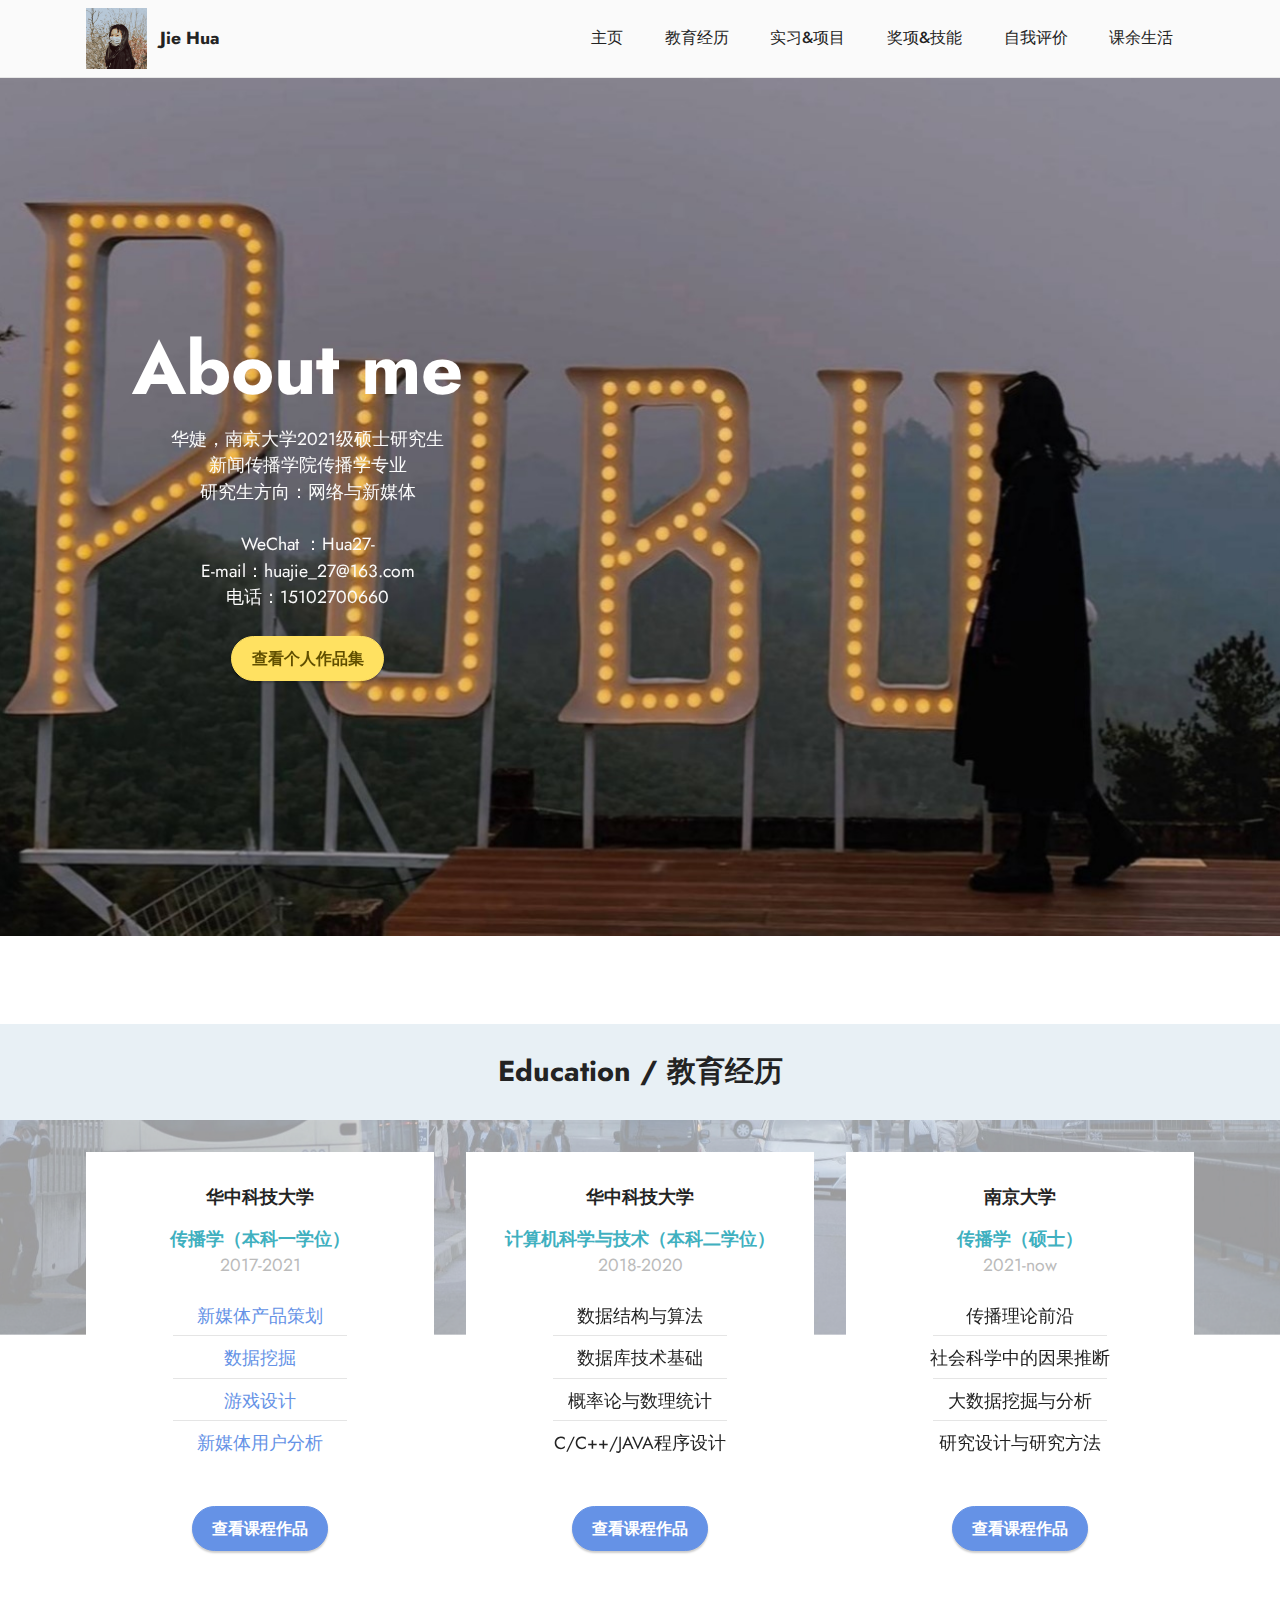
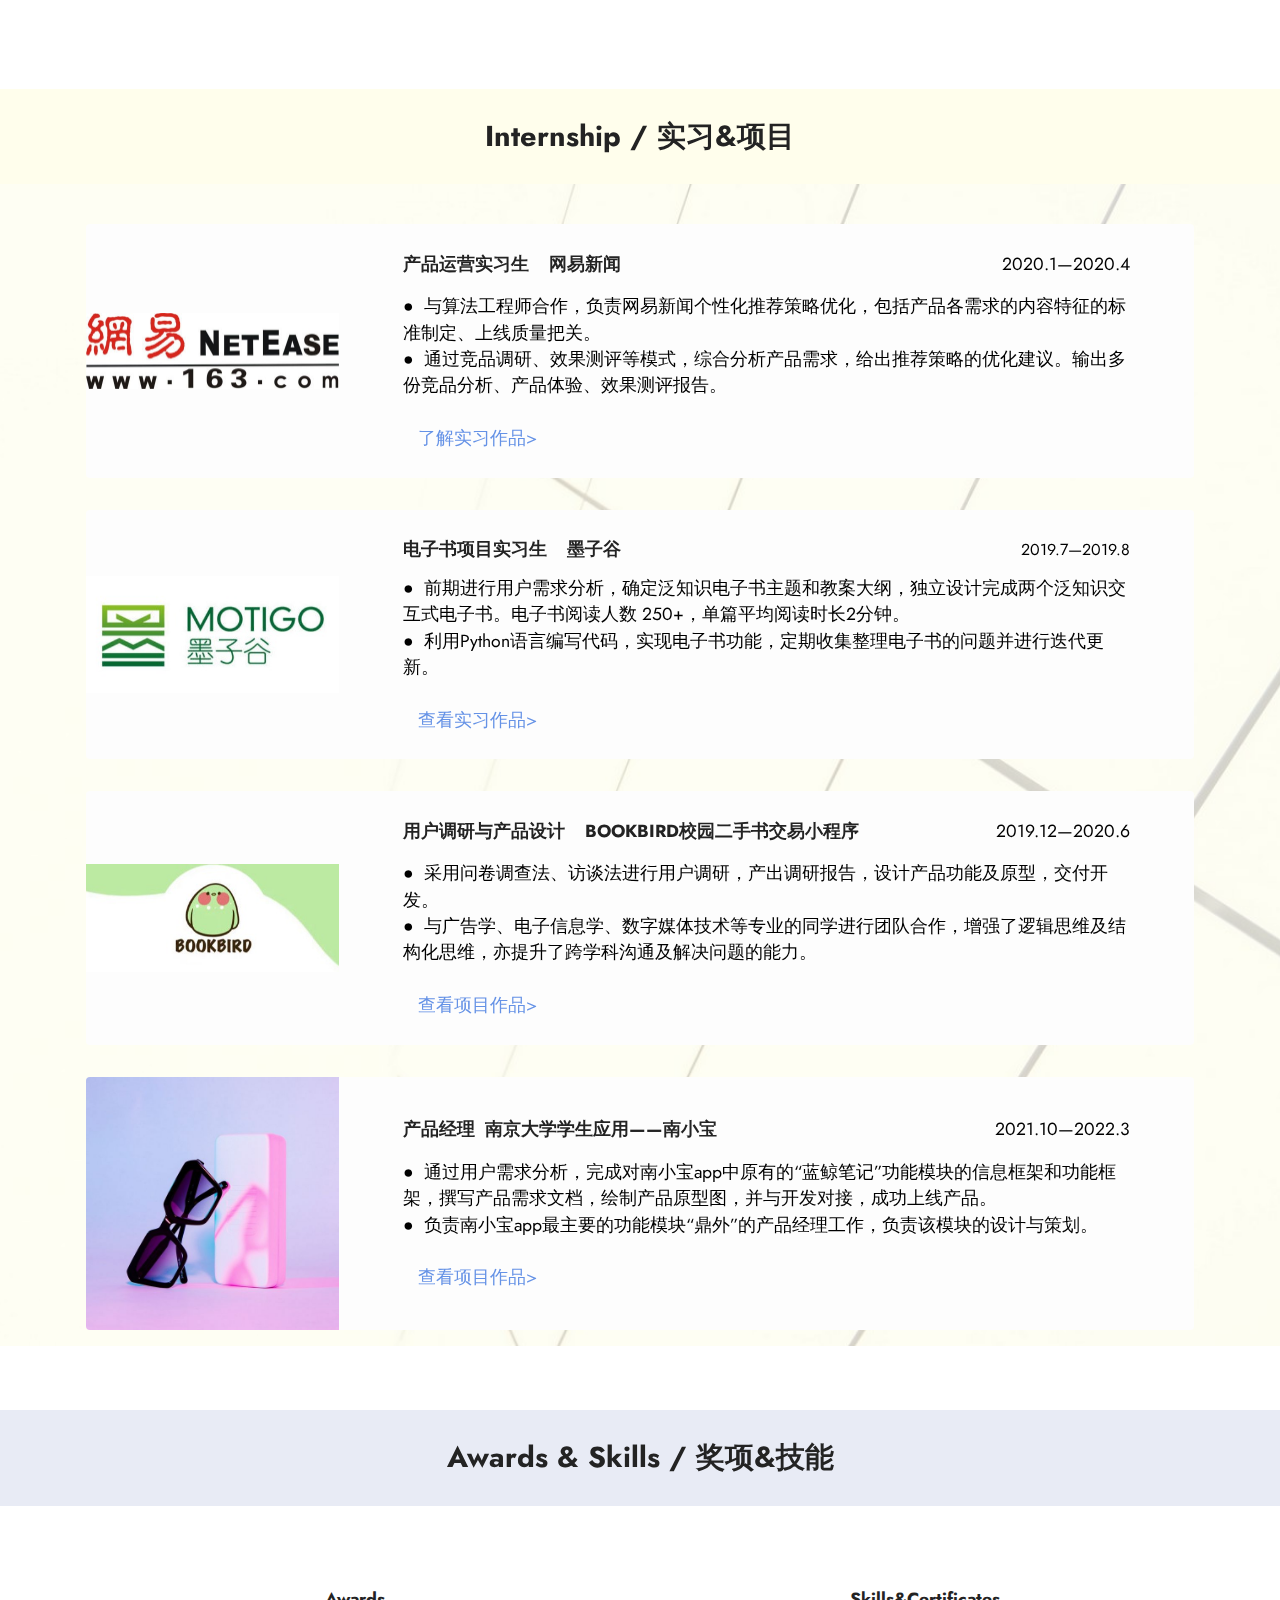
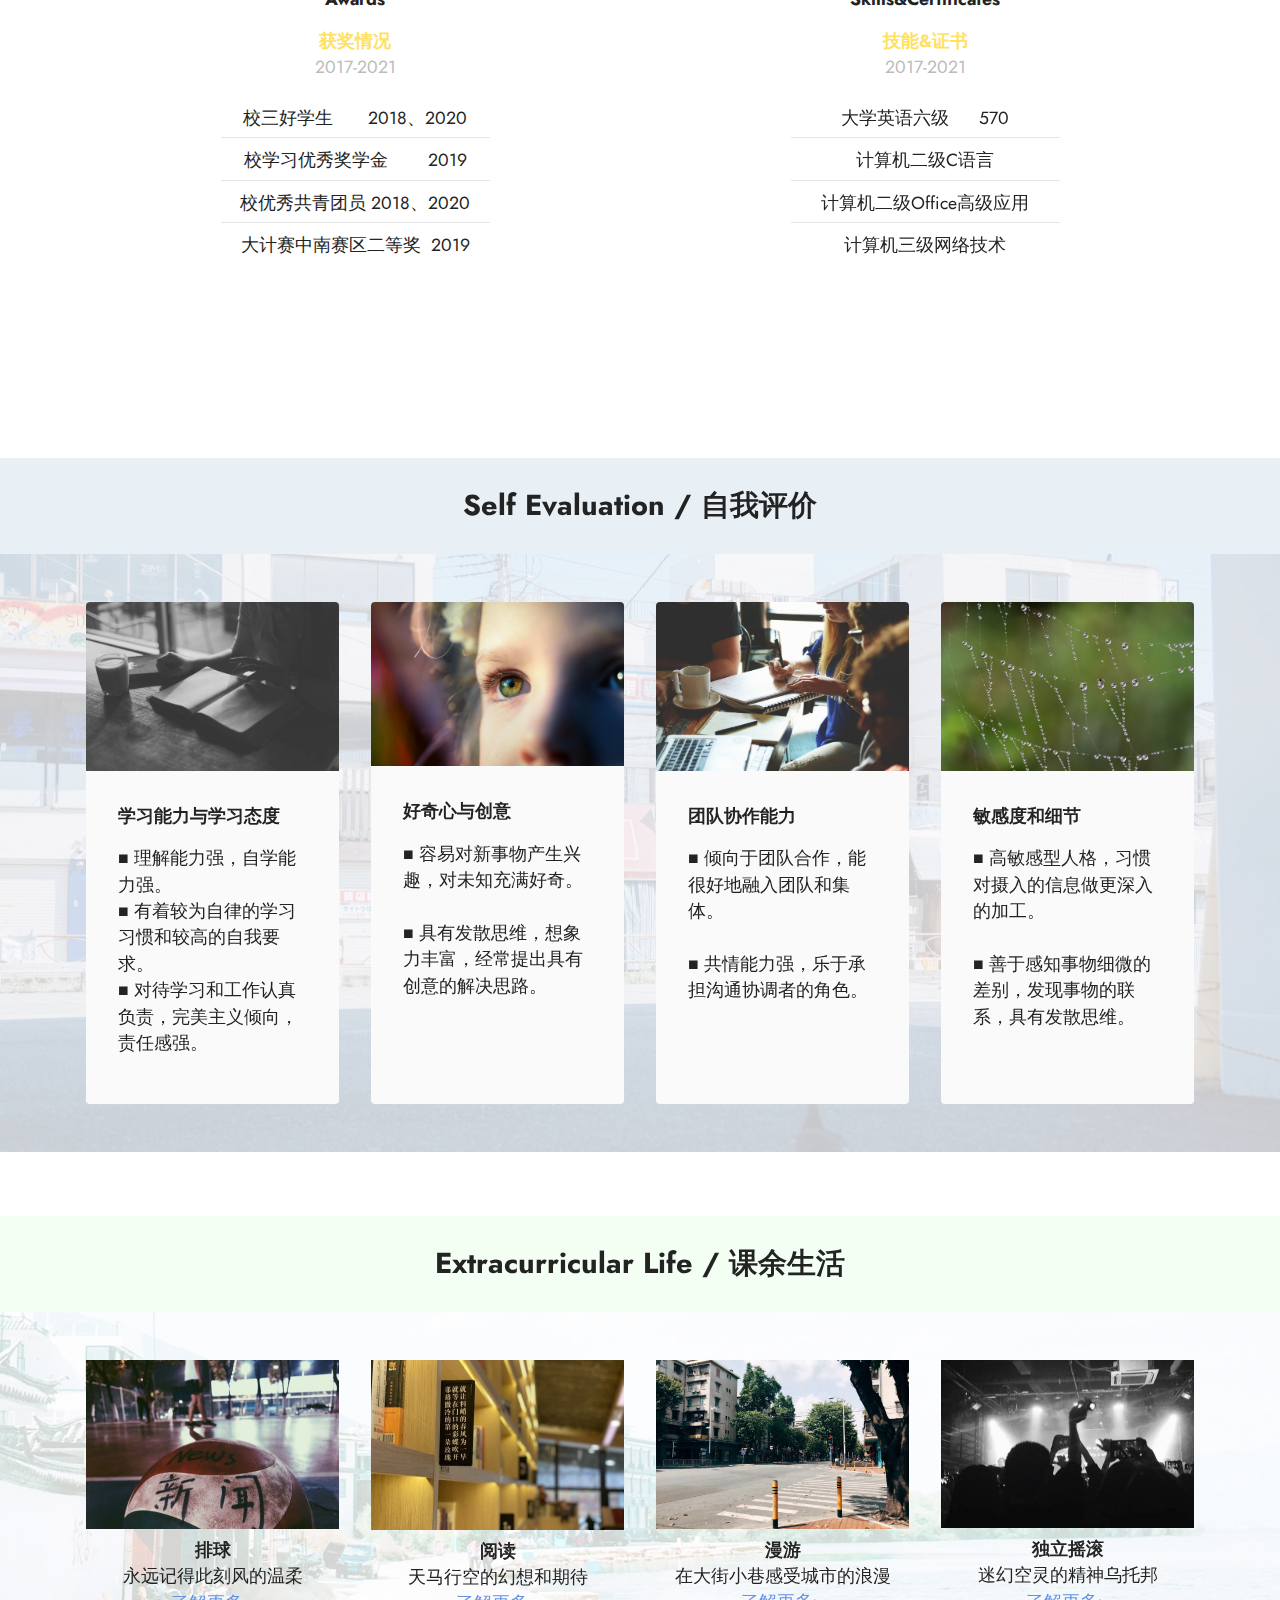
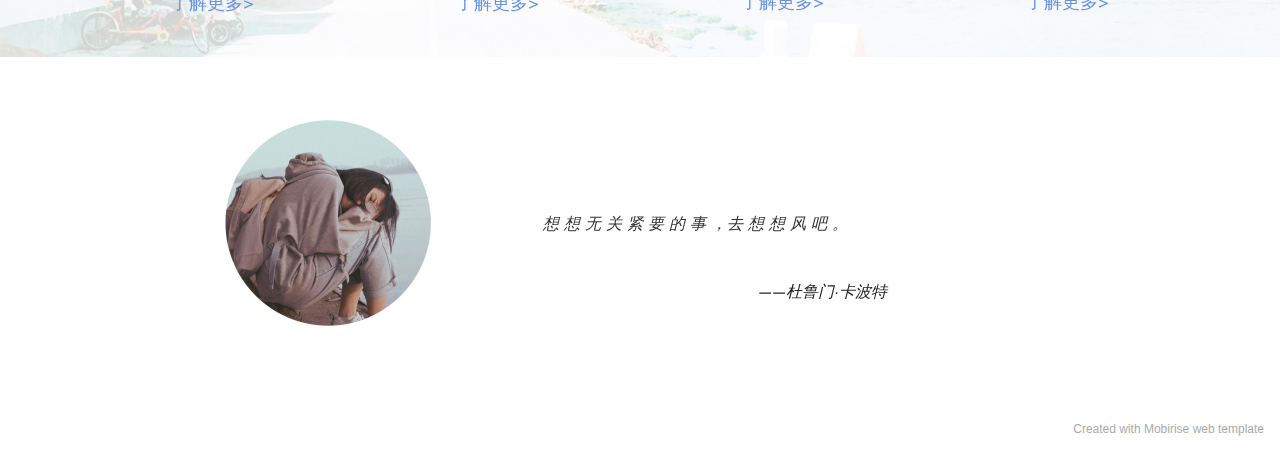
==== commit 26888786: "Add files via upload" ====
--- a/index.html
+++ b/index.html
@@ -305,7 +305,7 @@
                                 <div class="col-12">
                                     <div class="top-line">
                                         <h4 class="card-title mbr-fonts-style display-7"><strong>产品经理&nbsp; 南京大学学生应用——南小宝</strong></h4>
-                                        <p class="cost mbr-fonts-style display-7">2021.10.8—至今</p>
+                                        <p class="cost mbr-fonts-style display-7">2021.10—2022.3</p>
                                     </div>
                                 </div>
                                 <div class="col-12">
@@ -530,16 +530,16 @@
         <div class="row mbr-gallery mt-4">
             
             <div class="col-12 col-md-6 col-lg-3 item gallery-image active">
-                <div class="item-wrapper" data-toggle="modal" data-target="#t8hejcv9dQ-modal">
-                    <img class="w-100" src="assets/images/-20210223223539-506x379.jpeg" alt="" data-slide-to="0" data-target="#lb-t8hejcv9dQ">
+                <div class="item-wrapper" data-toggle="modal" data-target="#t8hfPPfpdd-modal">
+                    <img class="w-100" src="assets/images/-20210223223539-506x379.jpeg" alt="" data-slide-to="0" data-target="#lb-t8hfPPfpdd">
                     <div class="icon-wrapper">
                         <span class="mobi-mbri mobi-mbri-search mbr-iconfont mbr-iconfont-btn"></span>
                     </div>
                 </div>
                 <h6 class="mbr-item-subtitle mbr-fonts-style align-center mb-2 mt-2 display-7"><strong>排球</strong><br>永远记得此刻风的温柔<br><a href="page1.html#gallery1-16" class="text-primary">了解更多&gt;</a></h6>
             </div><div class="col-12 col-md-6 col-lg-3 item gallery-image active">
-                <div class="item-wrapper" data-toggle="modal" data-target="#t8hejcv9dQ-modal">
-                    <img class="w-100" src="assets/images/-20210223224505-506x380.jpeg" alt="" data-slide-to="1" data-target="#lb-t8hejcv9dQ">
+                <div class="item-wrapper" data-toggle="modal" data-target="#t8hfPPfpdd-modal">
+                    <img class="w-100" src="assets/images/-20210223224505-506x380.jpeg" alt="" data-slide-to="1" data-target="#lb-t8hfPPfpdd">
                     <div class="icon-wrapper">
                         <span class="mobi-mbri mobi-mbri-search mbr-iconfont mbr-iconfont-btn"></span>
                     </div>
@@ -547,8 +547,8 @@
                 <h6 class="mbr-item-subtitle mbr-fonts-style align-center mb-2 mt-2 display-7"><strong>阅读</strong><br>天马行空的幻想和期待<br><a href="page1.html#gallery1-16" class="text-primary">了解更多&gt;</a></h6>
             </div>
             <div class="col-12 col-md-6 col-lg-3 item gallery-image">
-                <div class="item-wrapper" data-toggle="modal" data-target="#t8hejcv9dQ-modal">
-                    <img class="w-100" src="assets/images/-20210223223621-506x337.jpg" alt="" data-slide-to="2" data-target="#lb-t8hejcv9dQ">
+                <div class="item-wrapper" data-toggle="modal" data-target="#t8hfPPfpdd-modal">
+                    <img class="w-100" src="assets/images/-20210223223621-506x337.jpg" alt="" data-slide-to="2" data-target="#lb-t8hfPPfpdd">
                     <div class="icon-wrapper">
                         <span class="mobi-mbri mobi-mbri-search mbr-iconfont mbr-iconfont-btn"></span>
                     </div>
@@ -556,8 +556,8 @@
                 <h6 class="mbr-item-subtitle mbr-fonts-style align-center mb-2 mt-2 display-7"><strong>
                     漫游</strong><br>在大街小巷感受城市的浪漫<br><a href="page1.html#gallery1-16" class="text-primary">了解更多&gt;</a></h6>
             </div><div class="col-12 col-md-6 col-lg-3 item gallery-image">
-                <div class="item-wrapper" data-toggle="modal" data-target="#t8hejcv9dQ-modal">
-                    <img class="w-100" src="assets/images/-20210223223613-506x379.jpeg" alt="" data-slide-to="3" data-target="#lb-t8hejcv9dQ">
+                <div class="item-wrapper" data-toggle="modal" data-target="#t8hfPPfpdd-modal">
+                    <img class="w-100" src="assets/images/-20210223223613-506x379.jpeg" alt="" data-slide-to="3" data-target="#lb-t8hfPPfpdd">
                     <div class="icon-wrapper">
                         <span class="mobi-mbri mobi-mbri-search mbr-iconfont mbr-iconfont-btn"></span>
                     </div>
@@ -567,11 +567,11 @@
             
         </div>
 
-        <div class="modal mbr-slider" tabindex="-1" role="dialog" aria-hidden="true" id="t8hejcv9dQ-modal">
+        <div class="modal mbr-slider" tabindex="-1" role="dialog" aria-hidden="true" id="t8hfPPfpdd-modal">
             <div class="modal-dialog" role="document">
                 <div class="modal-content">
                     <div class="modal-body">
-                        <div class="carousel slide" id="lb-t8hejcv9dQ" data-interval="5000">
+                        <div class="carousel slide" id="lb-t8hfPPfpdd" data-interval="5000">
                             <div class="carousel-inner">
                                 
                                 <div class="carousel-item active">
@@ -587,18 +587,18 @@
                                 
                             </div>
                             <ol class="carousel-indicators">
-                                <li data-slide-to="0" class="active" data-target="#lb-t8hejcv9dQ"></li><li data-slide-to="1" class="active" data-target="#lb-t8hejcv9dQ"></li>
-                                <li data-slide-to="2" data-target="#lb-t8hejcv9dQ"></li><li data-slide-to="3" data-target="#lb-t8hejcv9dQ"></li>
+                                <li data-slide-to="0" class="active" data-target="#lb-t8hfPPfpdd"></li><li data-slide-to="1" class="active" data-target="#lb-t8hfPPfpdd"></li>
+                                <li data-slide-to="2" data-target="#lb-t8hfPPfpdd"></li><li data-slide-to="3" data-target="#lb-t8hfPPfpdd"></li>
                                 
                                 
                             </ol>
                             <a role="button" href="" class="close" data-dismiss="modal" aria-label="Close">
                             </a>
-                            <a class="carousel-control-prev carousel-control" role="button" data-slide="prev" href="#lb-t8hejcv9dQ">
+                            <a class="carousel-control-prev carousel-control" role="button" data-slide="prev" href="#lb-t8hfPPfpdd">
                                 <span class="mobi-mbri mobi-mbri-arrow-prev" aria-hidden="true"></span>
                                 <span class="sr-only">Previous</span>
                             </a>
-                            <a class="carousel-control-next carousel-control" role="button" data-slide="next" href="#lb-t8hejcv9dQ">
+                            <a class="carousel-control-next carousel-control" role="button" data-slide="next" href="#lb-t8hfPPfpdd">
                                 <span class="mobi-mbri mobi-mbri-arrow-next" aria-hidden="true"></span>
                                 <span class="sr-only">Next</span>
                             </a>
@@ -636,7 +636,7 @@
         
         
     </div>
-</section><section style="background-color: #fff; font-family: -apple-system, BlinkMacSystemFont, 'Segoe UI', 'Roboto', 'Helvetica Neue', Arial, sans-serif; color:#aaa; font-size:12px; padding: 0; align-items: center; display: flex;"><a href="https://mobirise.site/r" style="flex: 1 1; height: 3rem; padding-left: 1rem;"></a><p style="flex: 0 0 auto; margin:0; padding-right:1rem;"><a href="https://mobirise.site" style="color:#aaa;">Mobirise</a> free builder</p></section><script src="assets/web/assets/jquery/jquery.min.js"></script>  <script src="assets/popper/popper.min.js"></script>  <script src="assets/tether/tether.min.js"></script>  <script src="assets/bootstrap/js/bootstrap.min.js"></script>  <script src="assets/smoothscroll/smooth-scroll.js"></script>  <script src="assets/parallax/jarallax.min.js"></script>  <script src="assets/dropdown/js/nav-dropdown.js"></script>  <script src="assets/dropdown/js/navbar-dropdown.js"></script>  <script src="assets/touchswipe/jquery.touch-swipe.min.js"></script>  <script src="assets/theme/js/script.js"></script>  
+</section><section style="background-color: #fff; font-family: -apple-system, BlinkMacSystemFont, 'Segoe UI', 'Roboto', 'Helvetica Neue', Arial, sans-serif; color:#aaa; font-size:12px; padding: 0; align-items: center; display: flex;"><a href="https://mobirise.site/k" style="flex: 1 1; height: 3rem; padding-left: 1rem;"></a><p style="flex: 0 0 auto; margin:0; padding-right:1rem;"><a href="https://mobirise.site/t" style="color:#aaa;">Created</a> with Mobirise web template</p></section><script src="assets/web/assets/jquery/jquery.min.js"></script>  <script src="assets/popper/popper.min.js"></script>  <script src="assets/tether/tether.min.js"></script>  <script src="assets/bootstrap/js/bootstrap.min.js"></script>  <script src="assets/smoothscroll/smooth-scroll.js"></script>  <script src="assets/parallax/jarallax.min.js"></script>  <script src="assets/dropdown/js/nav-dropdown.js"></script>  <script src="assets/dropdown/js/navbar-dropdown.js"></script>  <script src="assets/touchswipe/jquery.touch-swipe.min.js"></script>  <script src="assets/theme/js/script.js"></script>  
   
   
 </body>
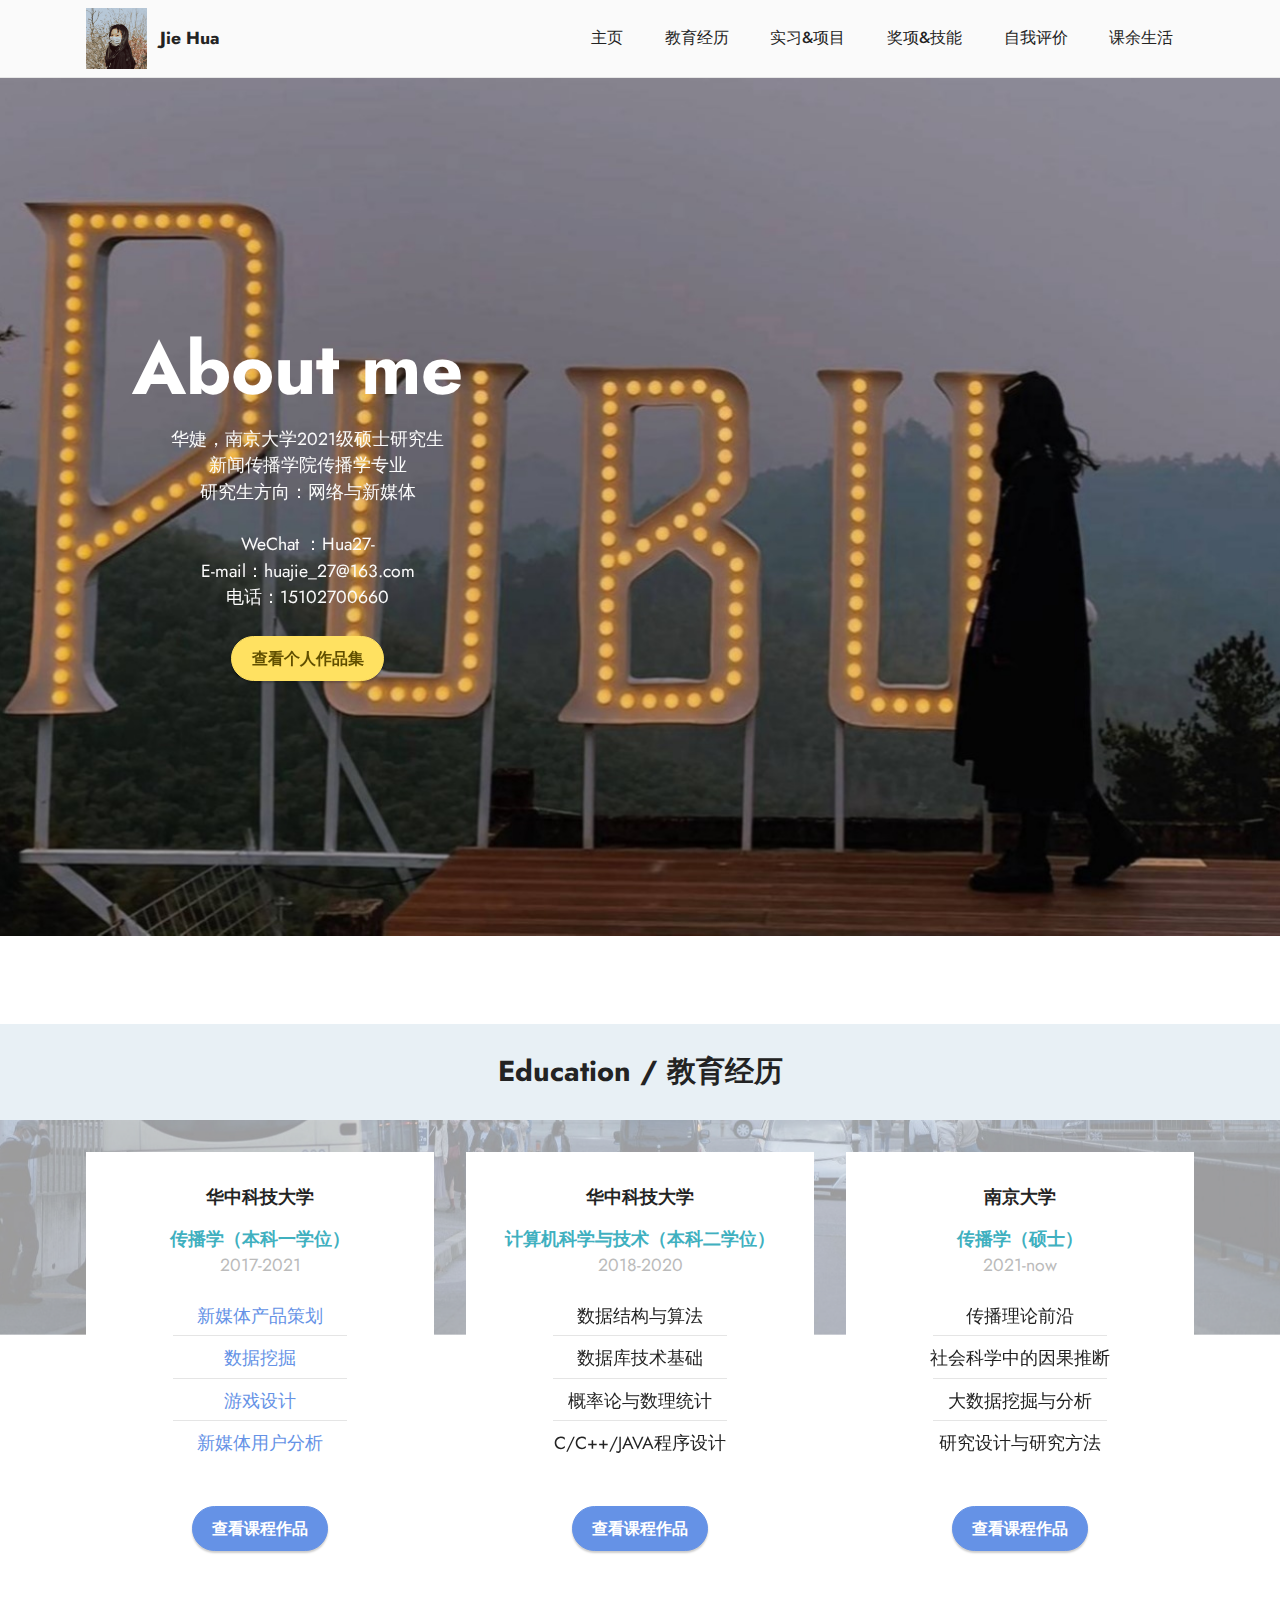
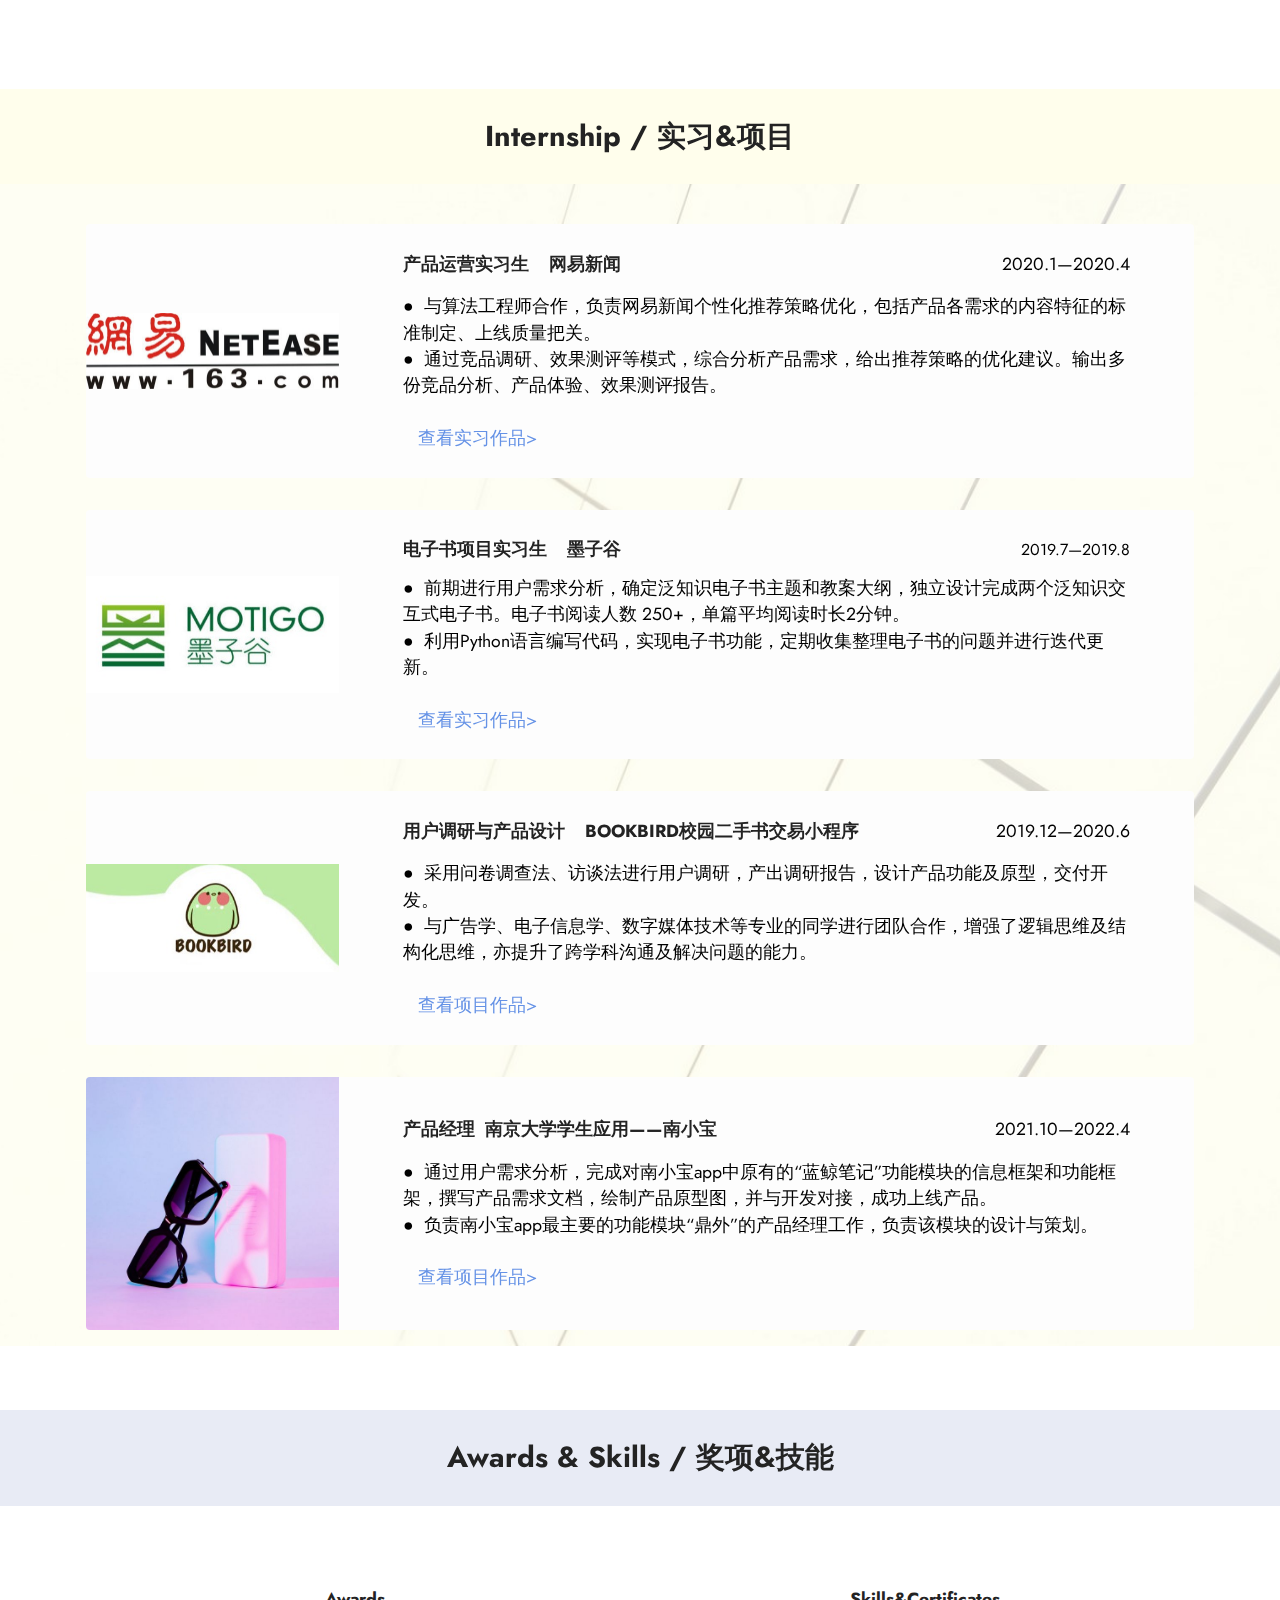
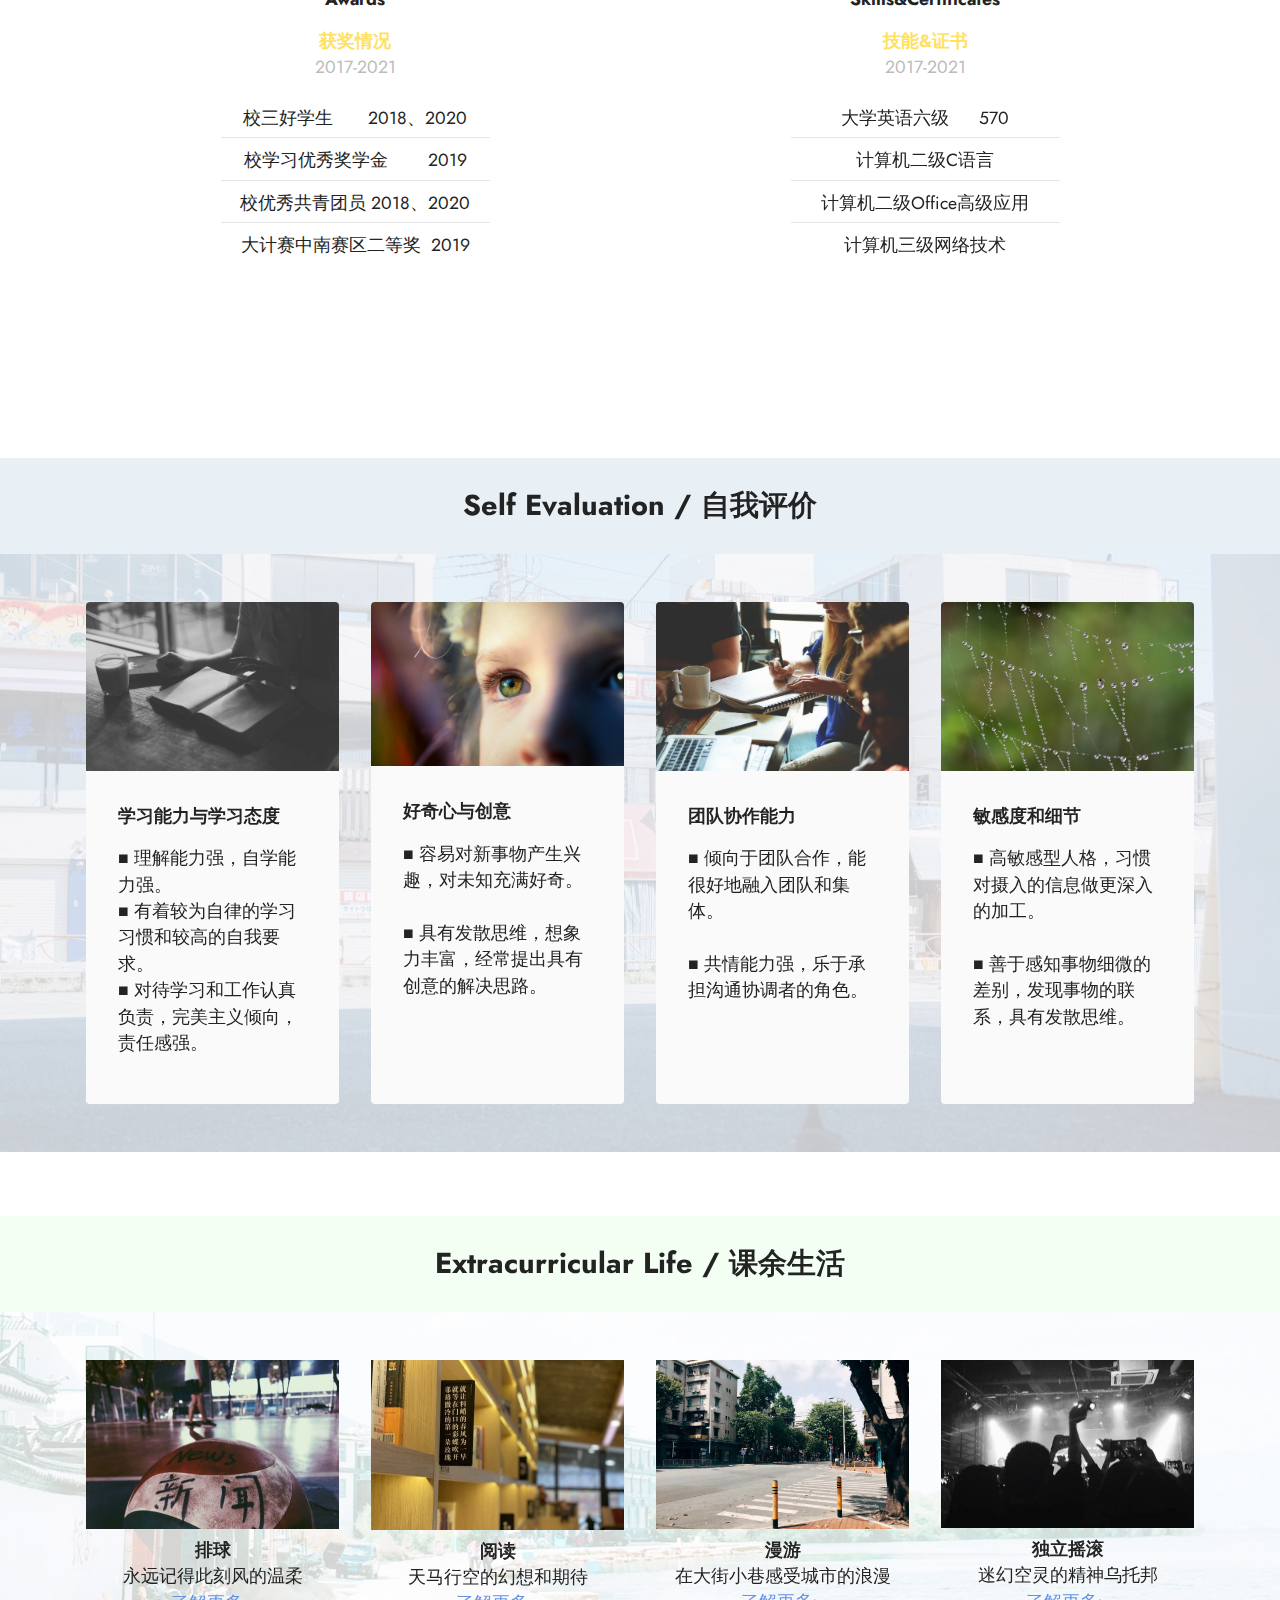
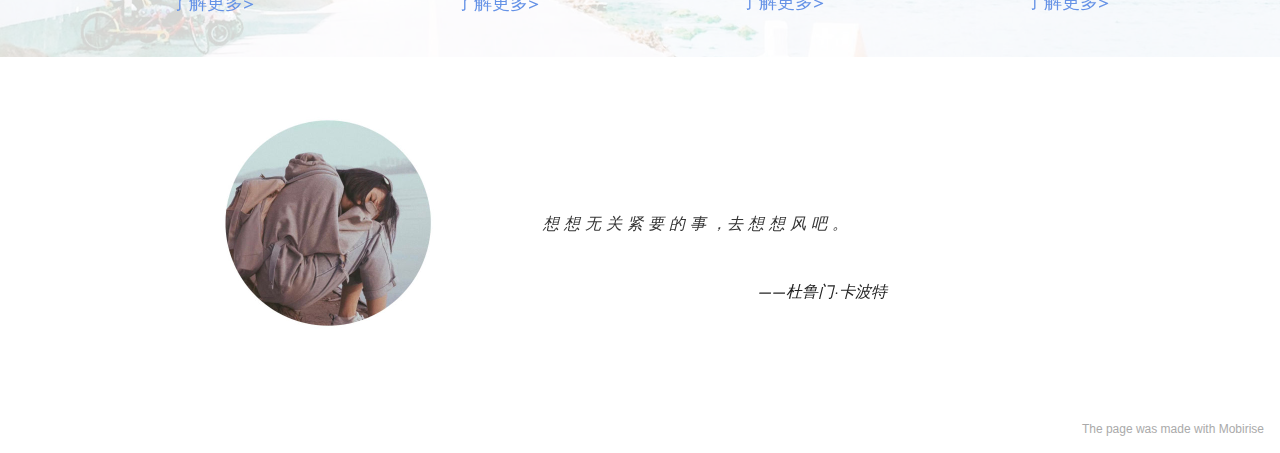
==== commit 76c703c6: "Add files via upload" ====
--- a/index.html
+++ b/index.html
@@ -226,7 +226,7 @@
                                 </div>
                                 <div class="col-12">
                                     <div class="bottom-line">
-                                        <p class="mbr-text mbr-fonts-style m-0 display-7">●&nbsp; 与算法工程师合作，负责网易新闻个性化推荐策略优化，包括产品各需求的内容特征的标准制定、上线质量把关。<br>●&nbsp; 通过竞品调研、效果测评等模式，综合分析产品需求，给出推荐策略的优化建议。输出多份竞品分析、产品体验、效果测评报告。<br><br>&nbsp; &nbsp;<a href="page1.html#content10-18" class="text-primary">了解实习作品&gt;</a><br><br></p>
+                                        <p class="mbr-text mbr-fonts-style m-0 display-7">●&nbsp; 与算法工程师合作，负责网易新闻个性化推荐策略优化，包括产品各需求的内容特征的标准制定、上线质量把关。<br>●&nbsp; 通过竞品调研、效果测评等模式，综合分析产品需求，给出推荐策略的优化建议。输出多份竞品分析、产品体验、效果测评报告。<br><br>&nbsp; &nbsp;<a href="page1.html#content10-18" class="text-primary">查看实习作品&gt;</a><br><br></p>
                                     </div>
                                 </div>
                             </div>
@@ -305,7 +305,7 @@
                                 <div class="col-12">
                                     <div class="top-line">
                                         <h4 class="card-title mbr-fonts-style display-7"><strong>产品经理&nbsp; 南京大学学生应用——南小宝</strong></h4>
-                                        <p class="cost mbr-fonts-style display-7">2021.10—2022.3</p>
+                                        <p class="cost mbr-fonts-style display-7">2021.10—2022.4</p>
                                     </div>
                                 </div>
                                 <div class="col-12">
@@ -530,16 +530,16 @@
         <div class="row mbr-gallery mt-4">
             
             <div class="col-12 col-md-6 col-lg-3 item gallery-image active">
-                <div class="item-wrapper" data-toggle="modal" data-target="#t8hfPPfpdd-modal">
-                    <img class="w-100" src="assets/images/-20210223223539-506x379.jpeg" alt="" data-slide-to="0" data-target="#lb-t8hfPPfpdd">
+                <div class="item-wrapper" data-toggle="modal" data-target="#t8rihSHh4v-modal">
+                    <img class="w-100" src="assets/images/-20210223223539-506x379.jpeg" alt="" data-slide-to="0" data-target="#lb-t8rihSHh4v">
                     <div class="icon-wrapper">
                         <span class="mobi-mbri mobi-mbri-search mbr-iconfont mbr-iconfont-btn"></span>
                     </div>
                 </div>
                 <h6 class="mbr-item-subtitle mbr-fonts-style align-center mb-2 mt-2 display-7"><strong>排球</strong><br>永远记得此刻风的温柔<br><a href="page1.html#gallery1-16" class="text-primary">了解更多&gt;</a></h6>
             </div><div class="col-12 col-md-6 col-lg-3 item gallery-image active">
-                <div class="item-wrapper" data-toggle="modal" data-target="#t8hfPPfpdd-modal">
-                    <img class="w-100" src="assets/images/-20210223224505-506x380.jpeg" alt="" data-slide-to="1" data-target="#lb-t8hfPPfpdd">
+                <div class="item-wrapper" data-toggle="modal" data-target="#t8rihSHh4v-modal">
+                    <img class="w-100" src="assets/images/-20210223224505-506x380.jpeg" alt="" data-slide-to="1" data-target="#lb-t8rihSHh4v">
                     <div class="icon-wrapper">
                         <span class="mobi-mbri mobi-mbri-search mbr-iconfont mbr-iconfont-btn"></span>
                     </div>
@@ -547,8 +547,8 @@
                 <h6 class="mbr-item-subtitle mbr-fonts-style align-center mb-2 mt-2 display-7"><strong>阅读</strong><br>天马行空的幻想和期待<br><a href="page1.html#gallery1-16" class="text-primary">了解更多&gt;</a></h6>
             </div>
             <div class="col-12 col-md-6 col-lg-3 item gallery-image">
-                <div class="item-wrapper" data-toggle="modal" data-target="#t8hfPPfpdd-modal">
-                    <img class="w-100" src="assets/images/-20210223223621-506x337.jpg" alt="" data-slide-to="2" data-target="#lb-t8hfPPfpdd">
+                <div class="item-wrapper" data-toggle="modal" data-target="#t8rihSHh4v-modal">
+                    <img class="w-100" src="assets/images/-20210223223621-506x337.jpg" alt="" data-slide-to="2" data-target="#lb-t8rihSHh4v">
                     <div class="icon-wrapper">
                         <span class="mobi-mbri mobi-mbri-search mbr-iconfont mbr-iconfont-btn"></span>
                     </div>
@@ -556,8 +556,8 @@
                 <h6 class="mbr-item-subtitle mbr-fonts-style align-center mb-2 mt-2 display-7"><strong>
                     漫游</strong><br>在大街小巷感受城市的浪漫<br><a href="page1.html#gallery1-16" class="text-primary">了解更多&gt;</a></h6>
             </div><div class="col-12 col-md-6 col-lg-3 item gallery-image">
-                <div class="item-wrapper" data-toggle="modal" data-target="#t8hfPPfpdd-modal">
-                    <img class="w-100" src="assets/images/-20210223223613-506x379.jpeg" alt="" data-slide-to="3" data-target="#lb-t8hfPPfpdd">
+                <div class="item-wrapper" data-toggle="modal" data-target="#t8rihSHh4v-modal">
+                    <img class="w-100" src="assets/images/-20210223223613-506x379.jpeg" alt="" data-slide-to="3" data-target="#lb-t8rihSHh4v">
                     <div class="icon-wrapper">
                         <span class="mobi-mbri mobi-mbri-search mbr-iconfont mbr-iconfont-btn"></span>
                     </div>
@@ -567,11 +567,11 @@
             
         </div>
 
-        <div class="modal mbr-slider" tabindex="-1" role="dialog" aria-hidden="true" id="t8hfPPfpdd-modal">
+        <div class="modal mbr-slider" tabindex="-1" role="dialog" aria-hidden="true" id="t8rihSHh4v-modal">
             <div class="modal-dialog" role="document">
                 <div class="modal-content">
                     <div class="modal-body">
-                        <div class="carousel slide" id="lb-t8hfPPfpdd" data-interval="5000">
+                        <div class="carousel slide" id="lb-t8rihSHh4v" data-interval="5000">
                             <div class="carousel-inner">
                                 
                                 <div class="carousel-item active">
@@ -587,18 +587,18 @@
                                 
                             </div>
                             <ol class="carousel-indicators">
-                                <li data-slide-to="0" class="active" data-target="#lb-t8hfPPfpdd"></li><li data-slide-to="1" class="active" data-target="#lb-t8hfPPfpdd"></li>
-                                <li data-slide-to="2" data-target="#lb-t8hfPPfpdd"></li><li data-slide-to="3" data-target="#lb-t8hfPPfpdd"></li>
+                                <li data-slide-to="0" class="active" data-target="#lb-t8rihSHh4v"></li><li data-slide-to="1" class="active" data-target="#lb-t8rihSHh4v"></li>
+                                <li data-slide-to="2" data-target="#lb-t8rihSHh4v"></li><li data-slide-to="3" data-target="#lb-t8rihSHh4v"></li>
                                 
                                 
                             </ol>
                             <a role="button" href="" class="close" data-dismiss="modal" aria-label="Close">
                             </a>
-                            <a class="carousel-control-prev carousel-control" role="button" data-slide="prev" href="#lb-t8hfPPfpdd">
+                            <a class="carousel-control-prev carousel-control" role="button" data-slide="prev" href="#lb-t8rihSHh4v">
                                 <span class="mobi-mbri mobi-mbri-arrow-prev" aria-hidden="true"></span>
                                 <span class="sr-only">Previous</span>
                             </a>
-                            <a class="carousel-control-next carousel-control" role="button" data-slide="next" href="#lb-t8hfPPfpdd">
+                            <a class="carousel-control-next carousel-control" role="button" data-slide="next" href="#lb-t8rihSHh4v">
                                 <span class="mobi-mbri mobi-mbri-arrow-next" aria-hidden="true"></span>
                                 <span class="sr-only">Next</span>
                             </a>
@@ -636,7 +636,7 @@
         
         
     </div>
-</section><section style="background-color: #fff; font-family: -apple-system, BlinkMacSystemFont, 'Segoe UI', 'Roboto', 'Helvetica Neue', Arial, sans-serif; color:#aaa; font-size:12px; padding: 0; align-items: center; display: flex;"><a href="https://mobirise.site/k" style="flex: 1 1; height: 3rem; padding-left: 1rem;"></a><p style="flex: 0 0 auto; margin:0; padding-right:1rem;"><a href="https://mobirise.site/t" style="color:#aaa;">Created</a> with Mobirise web template</p></section><script src="assets/web/assets/jquery/jquery.min.js"></script>  <script src="assets/popper/popper.min.js"></script>  <script src="assets/tether/tether.min.js"></script>  <script src="assets/bootstrap/js/bootstrap.min.js"></script>  <script src="assets/smoothscroll/smooth-scroll.js"></script>  <script src="assets/parallax/jarallax.min.js"></script>  <script src="assets/dropdown/js/nav-dropdown.js"></script>  <script src="assets/dropdown/js/navbar-dropdown.js"></script>  <script src="assets/touchswipe/jquery.touch-swipe.min.js"></script>  <script src="assets/theme/js/script.js"></script>  
+</section><section style="background-color: #fff; font-family: -apple-system, BlinkMacSystemFont, 'Segoe UI', 'Roboto', 'Helvetica Neue', Arial, sans-serif; color:#aaa; font-size:12px; padding: 0; align-items: center; display: flex;"><a href="https://mobirise.site/a" style="flex: 1 1; height: 3rem; padding-left: 1rem;"></a><p style="flex: 0 0 auto; margin:0; padding-right:1rem;"><a href="https://mobirise.site/d" style="color:#aaa;">The page</a> was made with Mobirise</p></section><script src="assets/web/assets/jquery/jquery.min.js"></script>  <script src="assets/popper/popper.min.js"></script>  <script src="assets/tether/tether.min.js"></script>  <script src="assets/bootstrap/js/bootstrap.min.js"></script>  <script src="assets/smoothscroll/smooth-scroll.js"></script>  <script src="assets/parallax/jarallax.min.js"></script>  <script src="assets/dropdown/js/nav-dropdown.js"></script>  <script src="assets/dropdown/js/navbar-dropdown.js"></script>  <script src="assets/touchswipe/jquery.touch-swipe.min.js"></script>  <script src="assets/theme/js/script.js"></script>  
   
   
 </body>
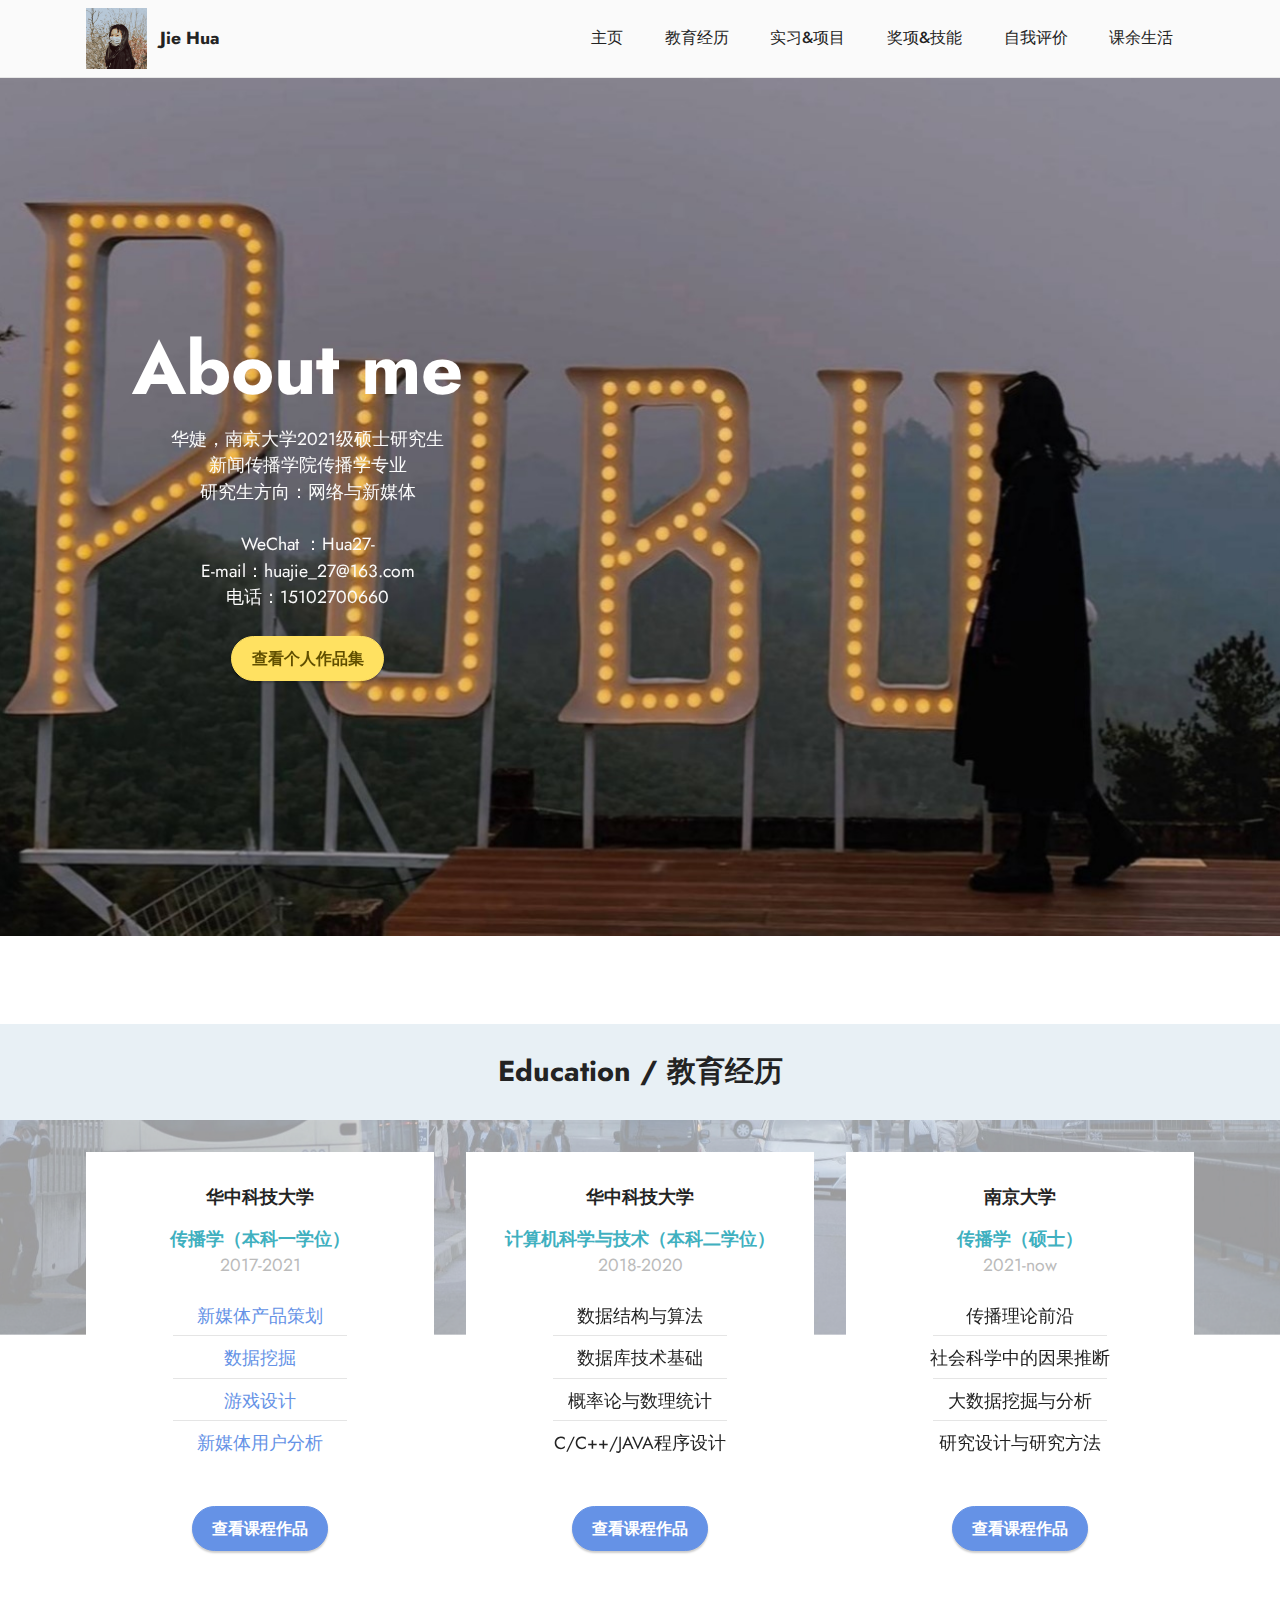
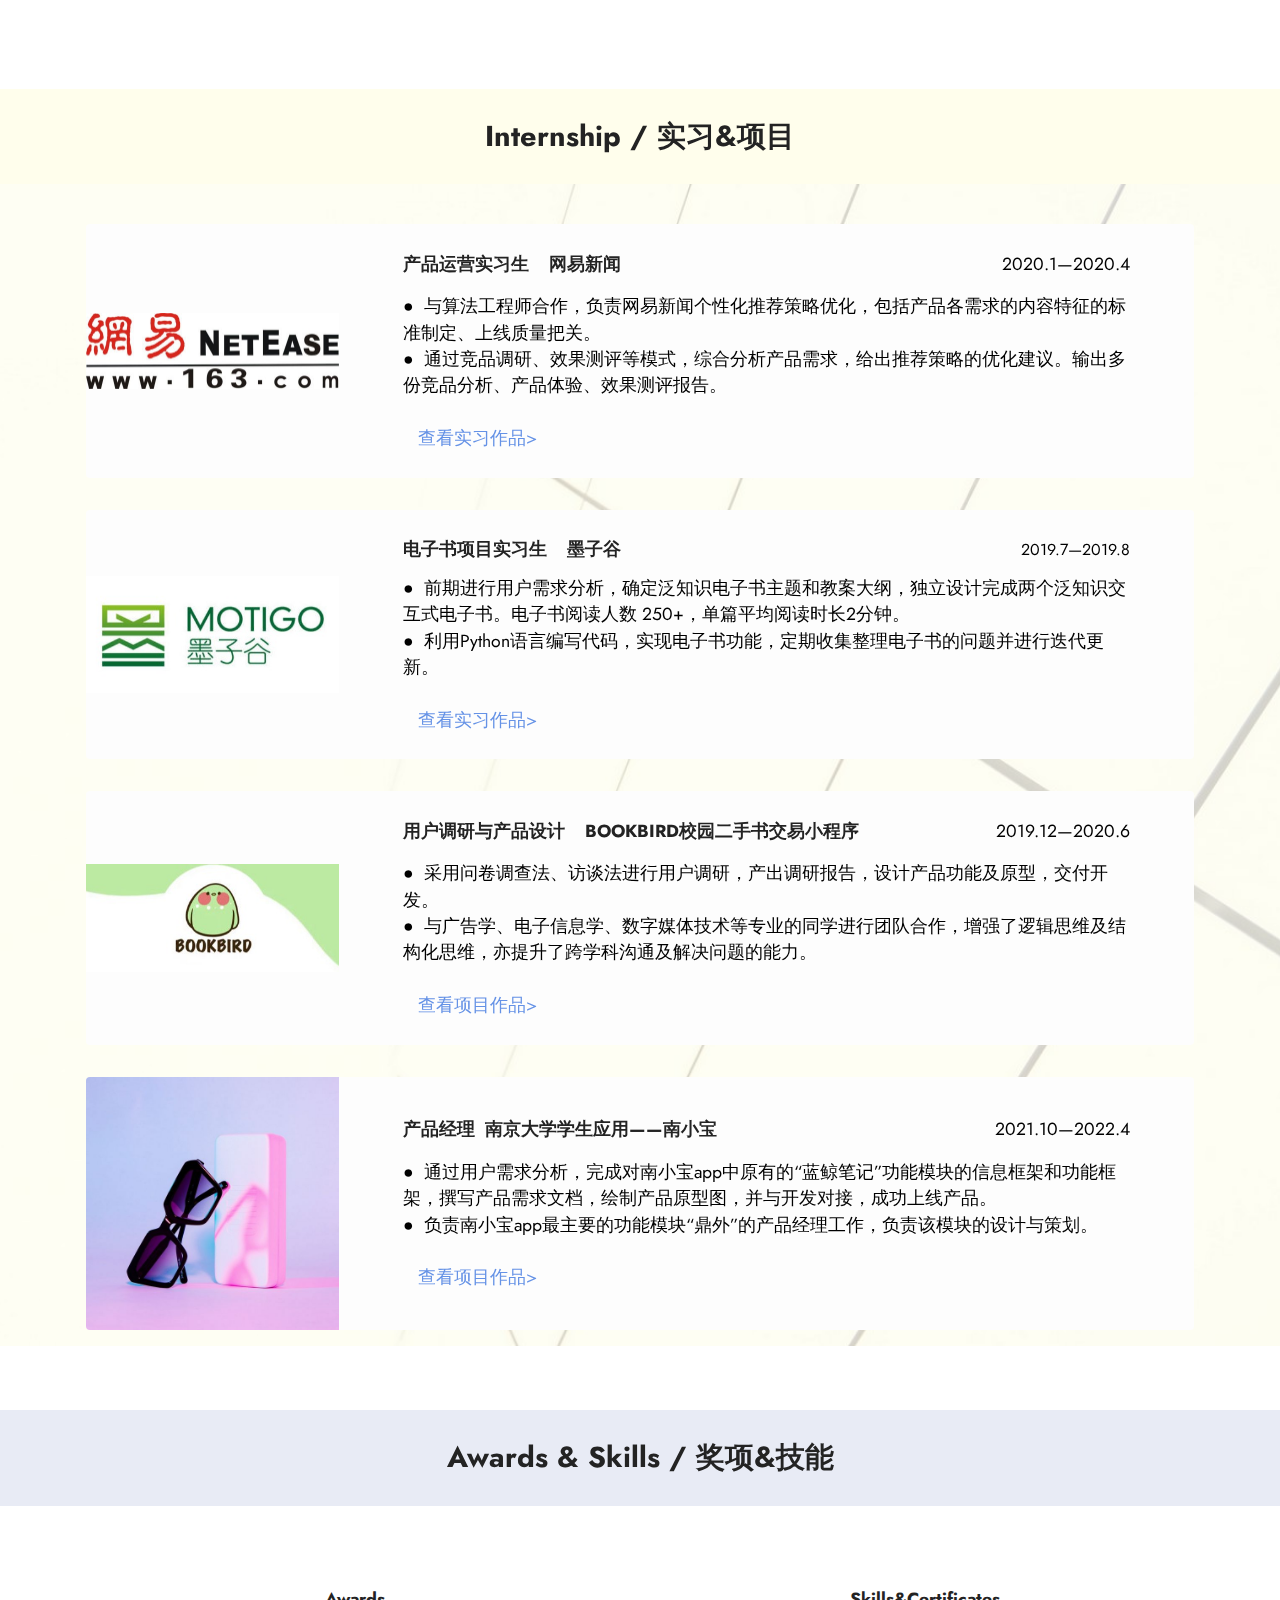
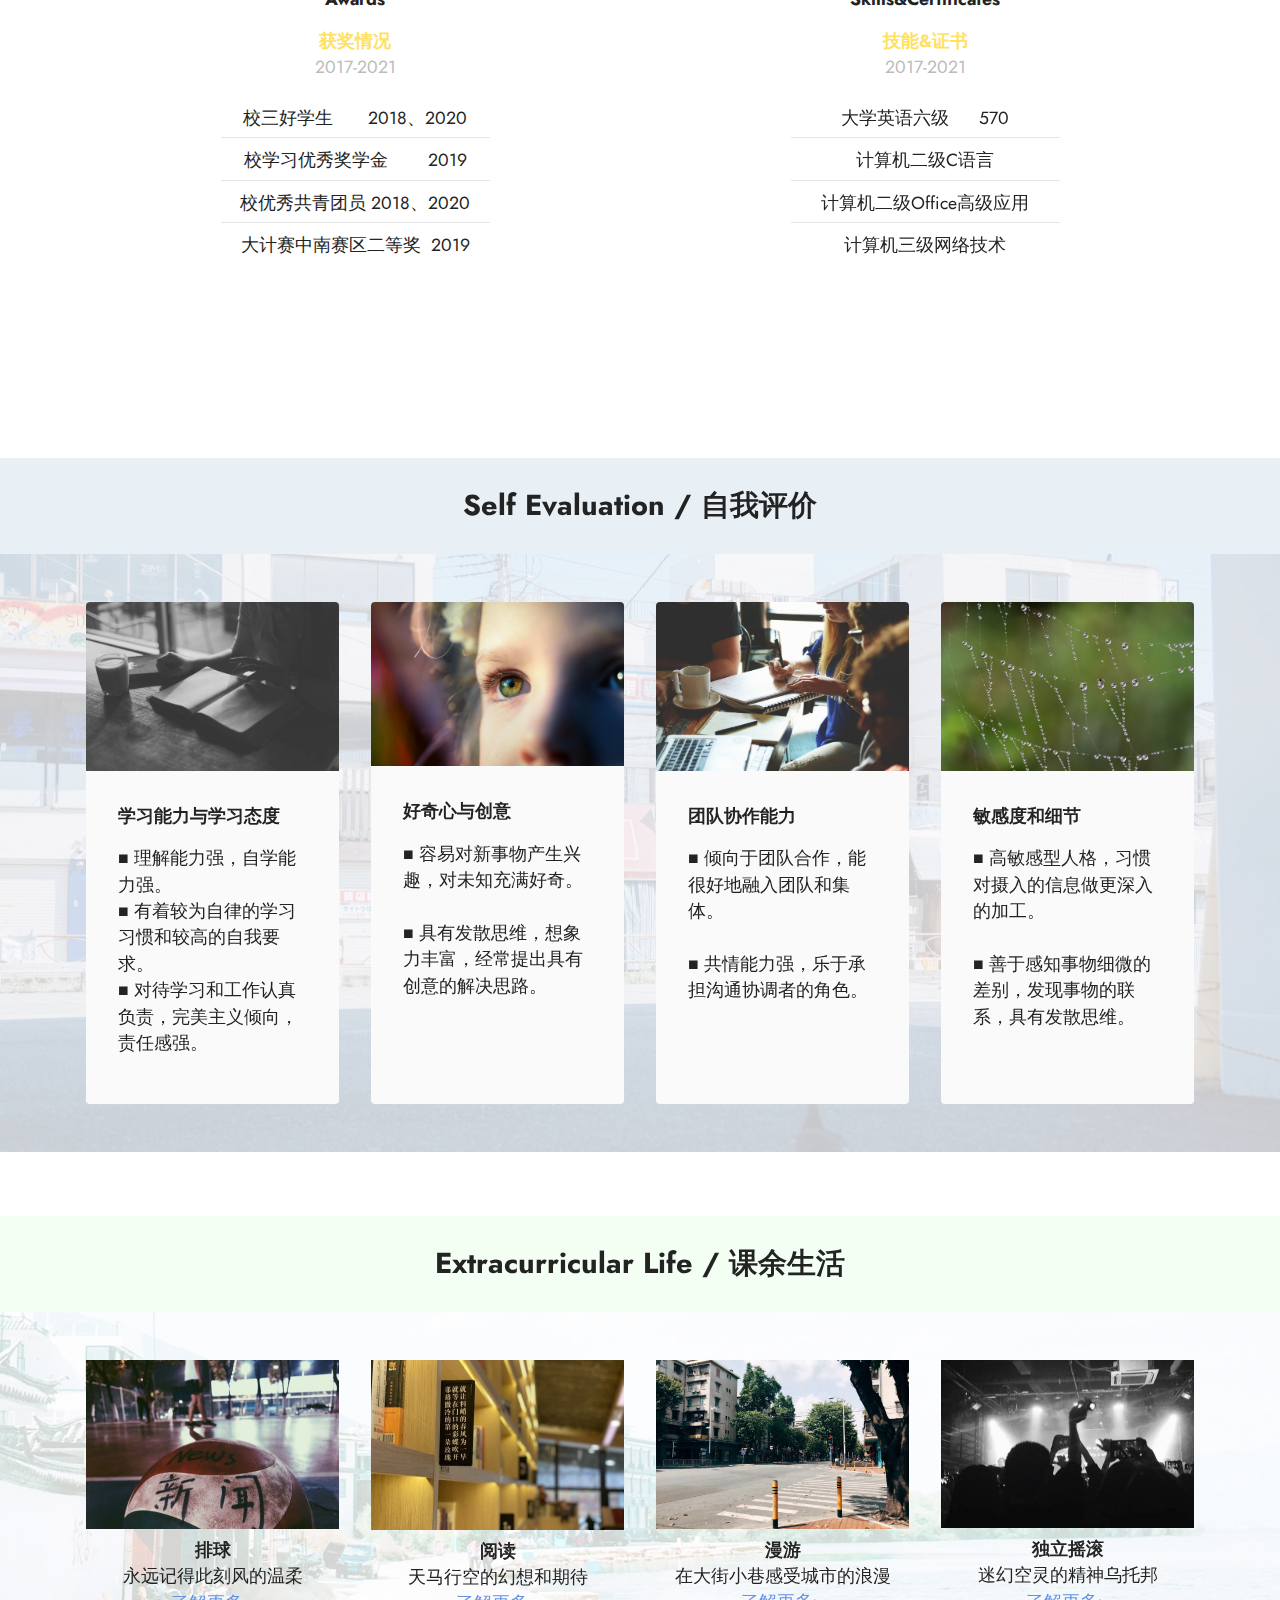
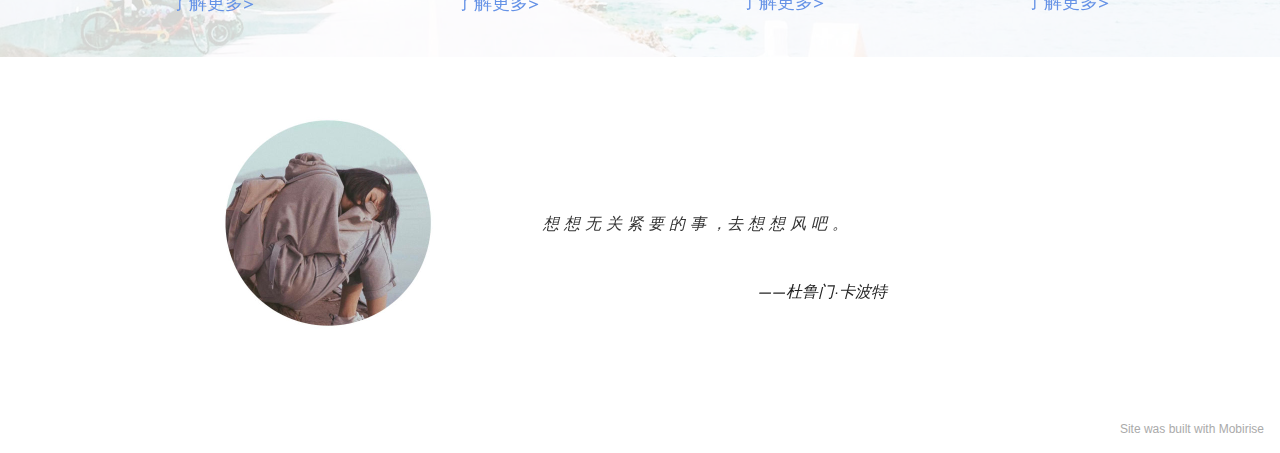
==== commit d927147a: "Add files via upload" ====
--- a/index.html
+++ b/index.html
@@ -530,16 +530,16 @@
         <div class="row mbr-gallery mt-4">
             
             <div class="col-12 col-md-6 col-lg-3 item gallery-image active">
-                <div class="item-wrapper" data-toggle="modal" data-target="#t8rihSHh4v-modal">
-                    <img class="w-100" src="assets/images/-20210223223539-506x379.jpeg" alt="" data-slide-to="0" data-target="#lb-t8rihSHh4v">
+                <div class="item-wrapper" data-toggle="modal" data-target="#t8roEtJGvy-modal">
+                    <img class="w-100" src="assets/images/-20210223223539-506x379.jpeg" alt="" data-slide-to="0" data-target="#lb-t8roEtJGvy">
                     <div class="icon-wrapper">
                         <span class="mobi-mbri mobi-mbri-search mbr-iconfont mbr-iconfont-btn"></span>
                     </div>
                 </div>
                 <h6 class="mbr-item-subtitle mbr-fonts-style align-center mb-2 mt-2 display-7"><strong>排球</strong><br>永远记得此刻风的温柔<br><a href="page1.html#gallery1-16" class="text-primary">了解更多&gt;</a></h6>
             </div><div class="col-12 col-md-6 col-lg-3 item gallery-image active">
-                <div class="item-wrapper" data-toggle="modal" data-target="#t8rihSHh4v-modal">
-                    <img class="w-100" src="assets/images/-20210223224505-506x380.jpeg" alt="" data-slide-to="1" data-target="#lb-t8rihSHh4v">
+                <div class="item-wrapper" data-toggle="modal" data-target="#t8roEtJGvy-modal">
+                    <img class="w-100" src="assets/images/-20210223224505-506x380.jpeg" alt="" data-slide-to="1" data-target="#lb-t8roEtJGvy">
                     <div class="icon-wrapper">
                         <span class="mobi-mbri mobi-mbri-search mbr-iconfont mbr-iconfont-btn"></span>
                     </div>
@@ -547,8 +547,8 @@
                 <h6 class="mbr-item-subtitle mbr-fonts-style align-center mb-2 mt-2 display-7"><strong>阅读</strong><br>天马行空的幻想和期待<br><a href="page1.html#gallery1-16" class="text-primary">了解更多&gt;</a></h6>
             </div>
             <div class="col-12 col-md-6 col-lg-3 item gallery-image">
-                <div class="item-wrapper" data-toggle="modal" data-target="#t8rihSHh4v-modal">
-                    <img class="w-100" src="assets/images/-20210223223621-506x337.jpg" alt="" data-slide-to="2" data-target="#lb-t8rihSHh4v">
+                <div class="item-wrapper" data-toggle="modal" data-target="#t8roEtJGvy-modal">
+                    <img class="w-100" src="assets/images/-20210223223621-506x337.jpg" alt="" data-slide-to="2" data-target="#lb-t8roEtJGvy">
                     <div class="icon-wrapper">
                         <span class="mobi-mbri mobi-mbri-search mbr-iconfont mbr-iconfont-btn"></span>
                     </div>
@@ -556,8 +556,8 @@
                 <h6 class="mbr-item-subtitle mbr-fonts-style align-center mb-2 mt-2 display-7"><strong>
                     漫游</strong><br>在大街小巷感受城市的浪漫<br><a href="page1.html#gallery1-16" class="text-primary">了解更多&gt;</a></h6>
             </div><div class="col-12 col-md-6 col-lg-3 item gallery-image">
-                <div class="item-wrapper" data-toggle="modal" data-target="#t8rihSHh4v-modal">
-                    <img class="w-100" src="assets/images/-20210223223613-506x379.jpeg" alt="" data-slide-to="3" data-target="#lb-t8rihSHh4v">
+                <div class="item-wrapper" data-toggle="modal" data-target="#t8roEtJGvy-modal">
+                    <img class="w-100" src="assets/images/-20210223223613-506x379.jpeg" alt="" data-slide-to="3" data-target="#lb-t8roEtJGvy">
                     <div class="icon-wrapper">
                         <span class="mobi-mbri mobi-mbri-search mbr-iconfont mbr-iconfont-btn"></span>
                     </div>
@@ -567,11 +567,11 @@
             
         </div>
 
-        <div class="modal mbr-slider" tabindex="-1" role="dialog" aria-hidden="true" id="t8rihSHh4v-modal">
+        <div class="modal mbr-slider" tabindex="-1" role="dialog" aria-hidden="true" id="t8roEtJGvy-modal">
             <div class="modal-dialog" role="document">
                 <div class="modal-content">
                     <div class="modal-body">
-                        <div class="carousel slide" id="lb-t8rihSHh4v" data-interval="5000">
+                        <div class="carousel slide" id="lb-t8roEtJGvy" data-interval="5000">
                             <div class="carousel-inner">
                                 
                                 <div class="carousel-item active">
@@ -587,18 +587,18 @@
                                 
                             </div>
                             <ol class="carousel-indicators">
-                                <li data-slide-to="0" class="active" data-target="#lb-t8rihSHh4v"></li><li data-slide-to="1" class="active" data-target="#lb-t8rihSHh4v"></li>
-                                <li data-slide-to="2" data-target="#lb-t8rihSHh4v"></li><li data-slide-to="3" data-target="#lb-t8rihSHh4v"></li>
+                                <li data-slide-to="0" class="active" data-target="#lb-t8roEtJGvy"></li><li data-slide-to="1" class="active" data-target="#lb-t8roEtJGvy"></li>
+                                <li data-slide-to="2" data-target="#lb-t8roEtJGvy"></li><li data-slide-to="3" data-target="#lb-t8roEtJGvy"></li>
                                 
                                 
                             </ol>
                             <a role="button" href="" class="close" data-dismiss="modal" aria-label="Close">
                             </a>
-                            <a class="carousel-control-prev carousel-control" role="button" data-slide="prev" href="#lb-t8rihSHh4v">
+                            <a class="carousel-control-prev carousel-control" role="button" data-slide="prev" href="#lb-t8roEtJGvy">
                                 <span class="mobi-mbri mobi-mbri-arrow-prev" aria-hidden="true"></span>
                                 <span class="sr-only">Previous</span>
                             </a>
-                            <a class="carousel-control-next carousel-control" role="button" data-slide="next" href="#lb-t8rihSHh4v">
+                            <a class="carousel-control-next carousel-control" role="button" data-slide="next" href="#lb-t8roEtJGvy">
                                 <span class="mobi-mbri mobi-mbri-arrow-next" aria-hidden="true"></span>
                                 <span class="sr-only">Next</span>
                             </a>
@@ -636,7 +636,7 @@
         
         
     </div>
-</section><section style="background-color: #fff; font-family: -apple-system, BlinkMacSystemFont, 'Segoe UI', 'Roboto', 'Helvetica Neue', Arial, sans-serif; color:#aaa; font-size:12px; padding: 0; align-items: center; display: flex;"><a href="https://mobirise.site/a" style="flex: 1 1; height: 3rem; padding-left: 1rem;"></a><p style="flex: 0 0 auto; margin:0; padding-right:1rem;"><a href="https://mobirise.site/d" style="color:#aaa;">The page</a> was made with Mobirise</p></section><script src="assets/web/assets/jquery/jquery.min.js"></script>  <script src="assets/popper/popper.min.js"></script>  <script src="assets/tether/tether.min.js"></script>  <script src="assets/bootstrap/js/bootstrap.min.js"></script>  <script src="assets/smoothscroll/smooth-scroll.js"></script>  <script src="assets/parallax/jarallax.min.js"></script>  <script src="assets/dropdown/js/nav-dropdown.js"></script>  <script src="assets/dropdown/js/navbar-dropdown.js"></script>  <script src="assets/touchswipe/jquery.touch-swipe.min.js"></script>  <script src="assets/theme/js/script.js"></script>  
+</section><section style="background-color: #fff; font-family: -apple-system, BlinkMacSystemFont, 'Segoe UI', 'Roboto', 'Helvetica Neue', Arial, sans-serif; color:#aaa; font-size:12px; padding: 0; align-items: center; display: flex;"><a href="https://mobirise.site/x" style="flex: 1 1; height: 3rem; padding-left: 1rem;"></a><p style="flex: 0 0 auto; margin:0; padding-right:1rem;">Site was <a href="https://mobirise.site/h" style="color:#aaa;">built with</a> Mobirise</p></section><script src="assets/web/assets/jquery/jquery.min.js"></script>  <script src="assets/popper/popper.min.js"></script>  <script src="assets/tether/tether.min.js"></script>  <script src="assets/bootstrap/js/bootstrap.min.js"></script>  <script src="assets/smoothscroll/smooth-scroll.js"></script>  <script src="assets/parallax/jarallax.min.js"></script>  <script src="assets/dropdown/js/nav-dropdown.js"></script>  <script src="assets/dropdown/js/navbar-dropdown.js"></script>  <script src="assets/touchswipe/jquery.touch-swipe.min.js"></script>  <script src="assets/theme/js/script.js"></script>  
   
   
 </body>
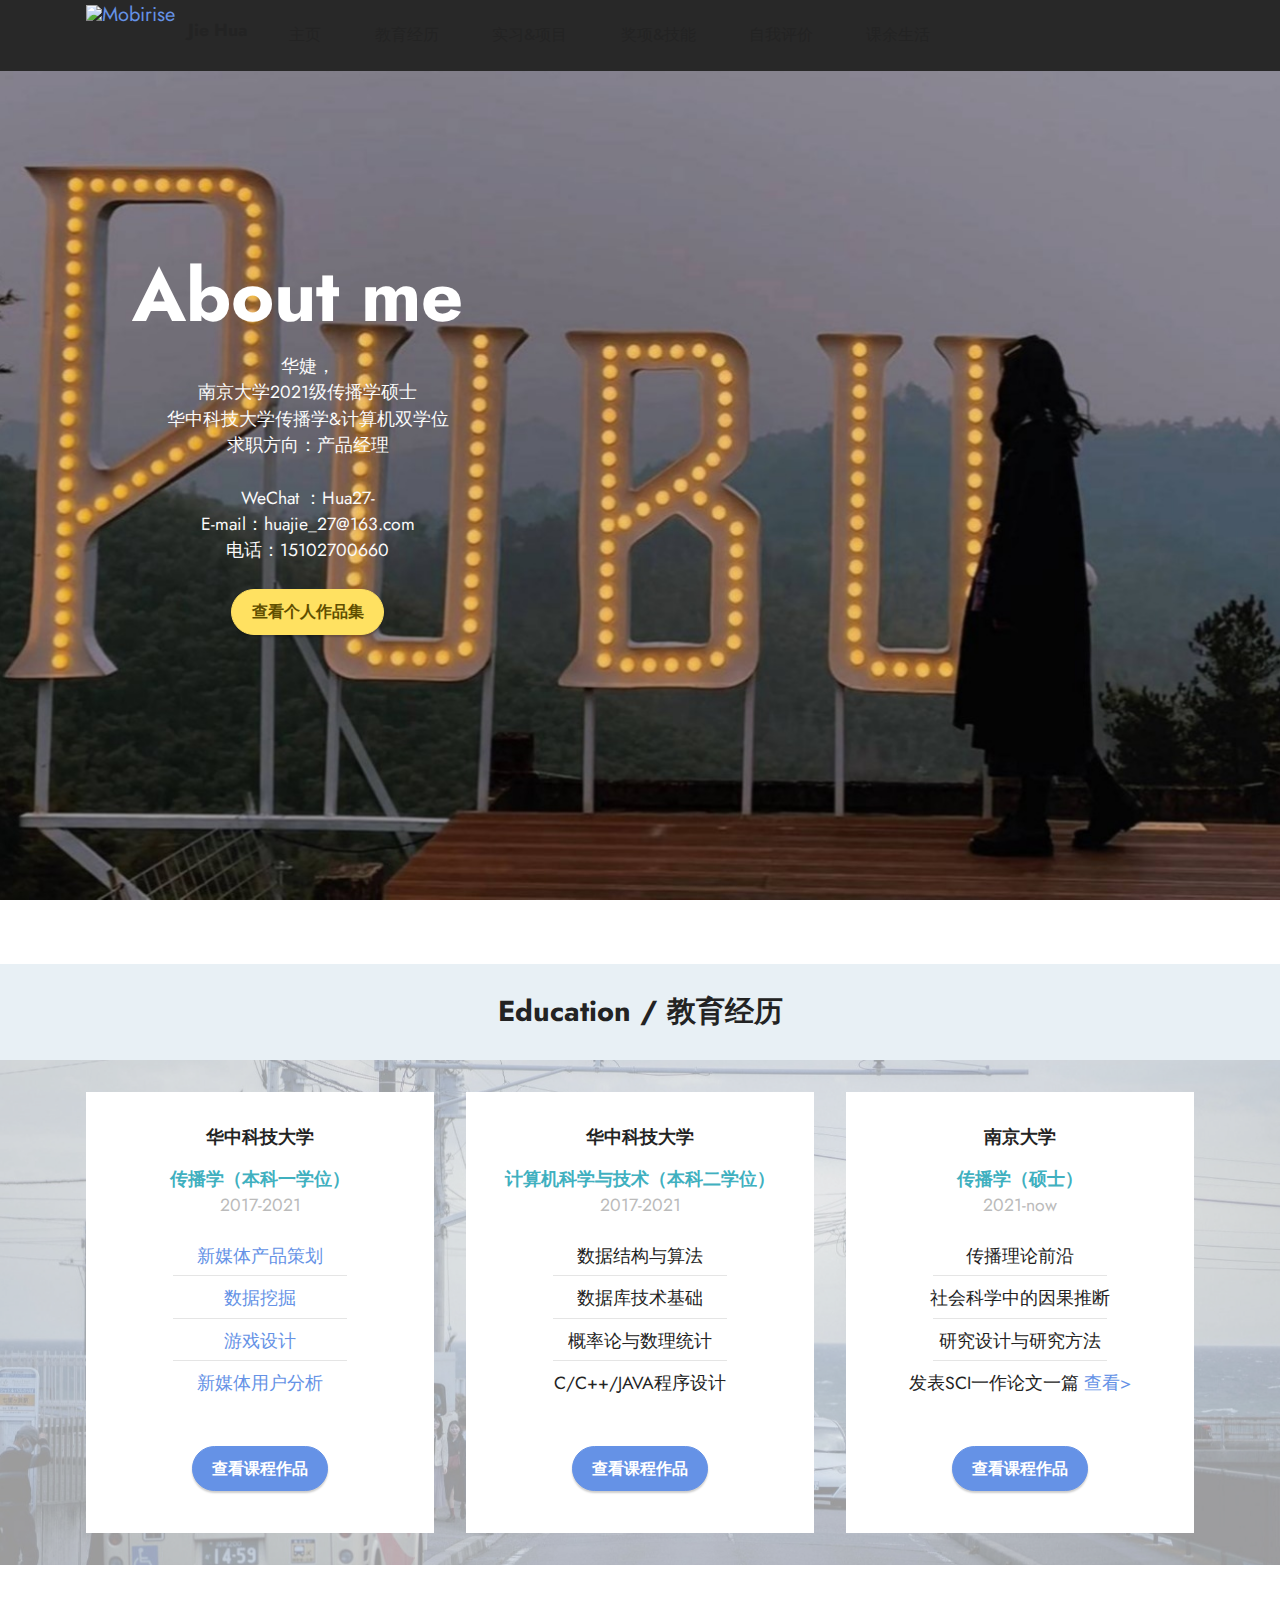
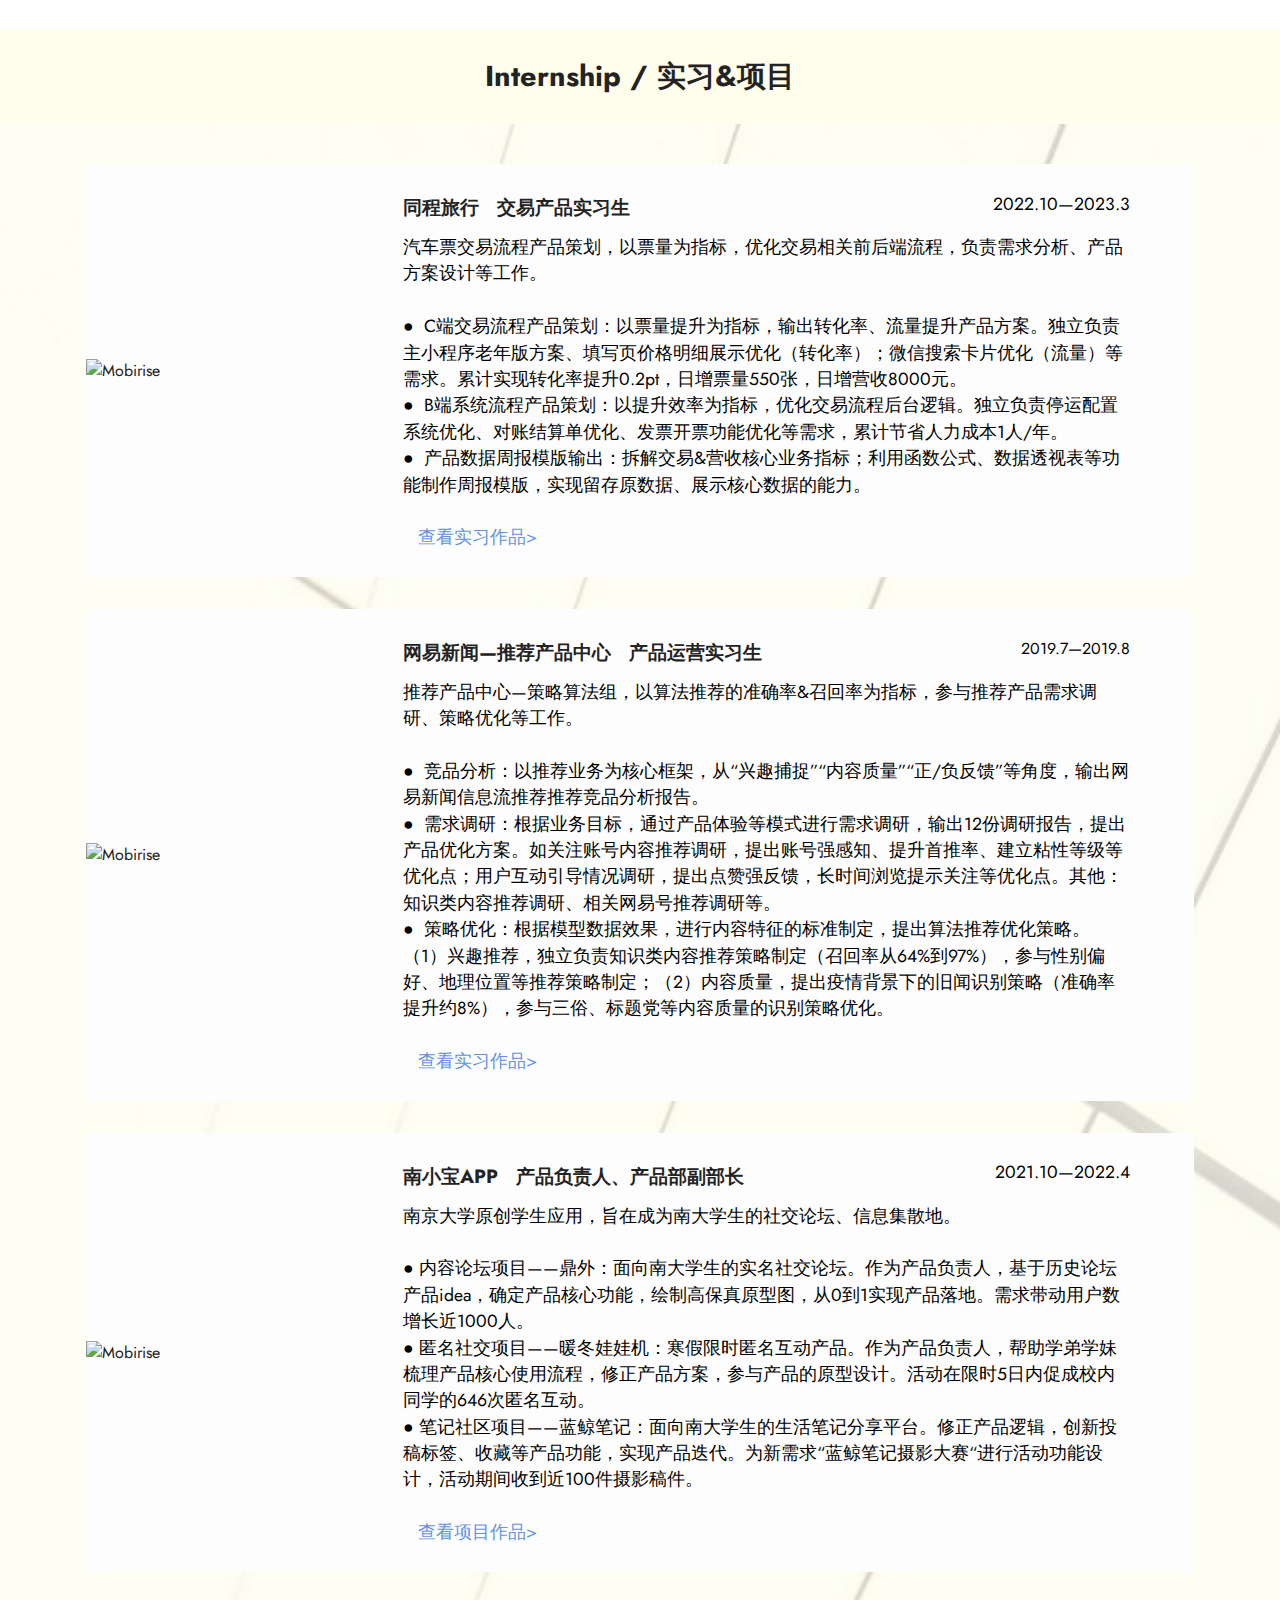
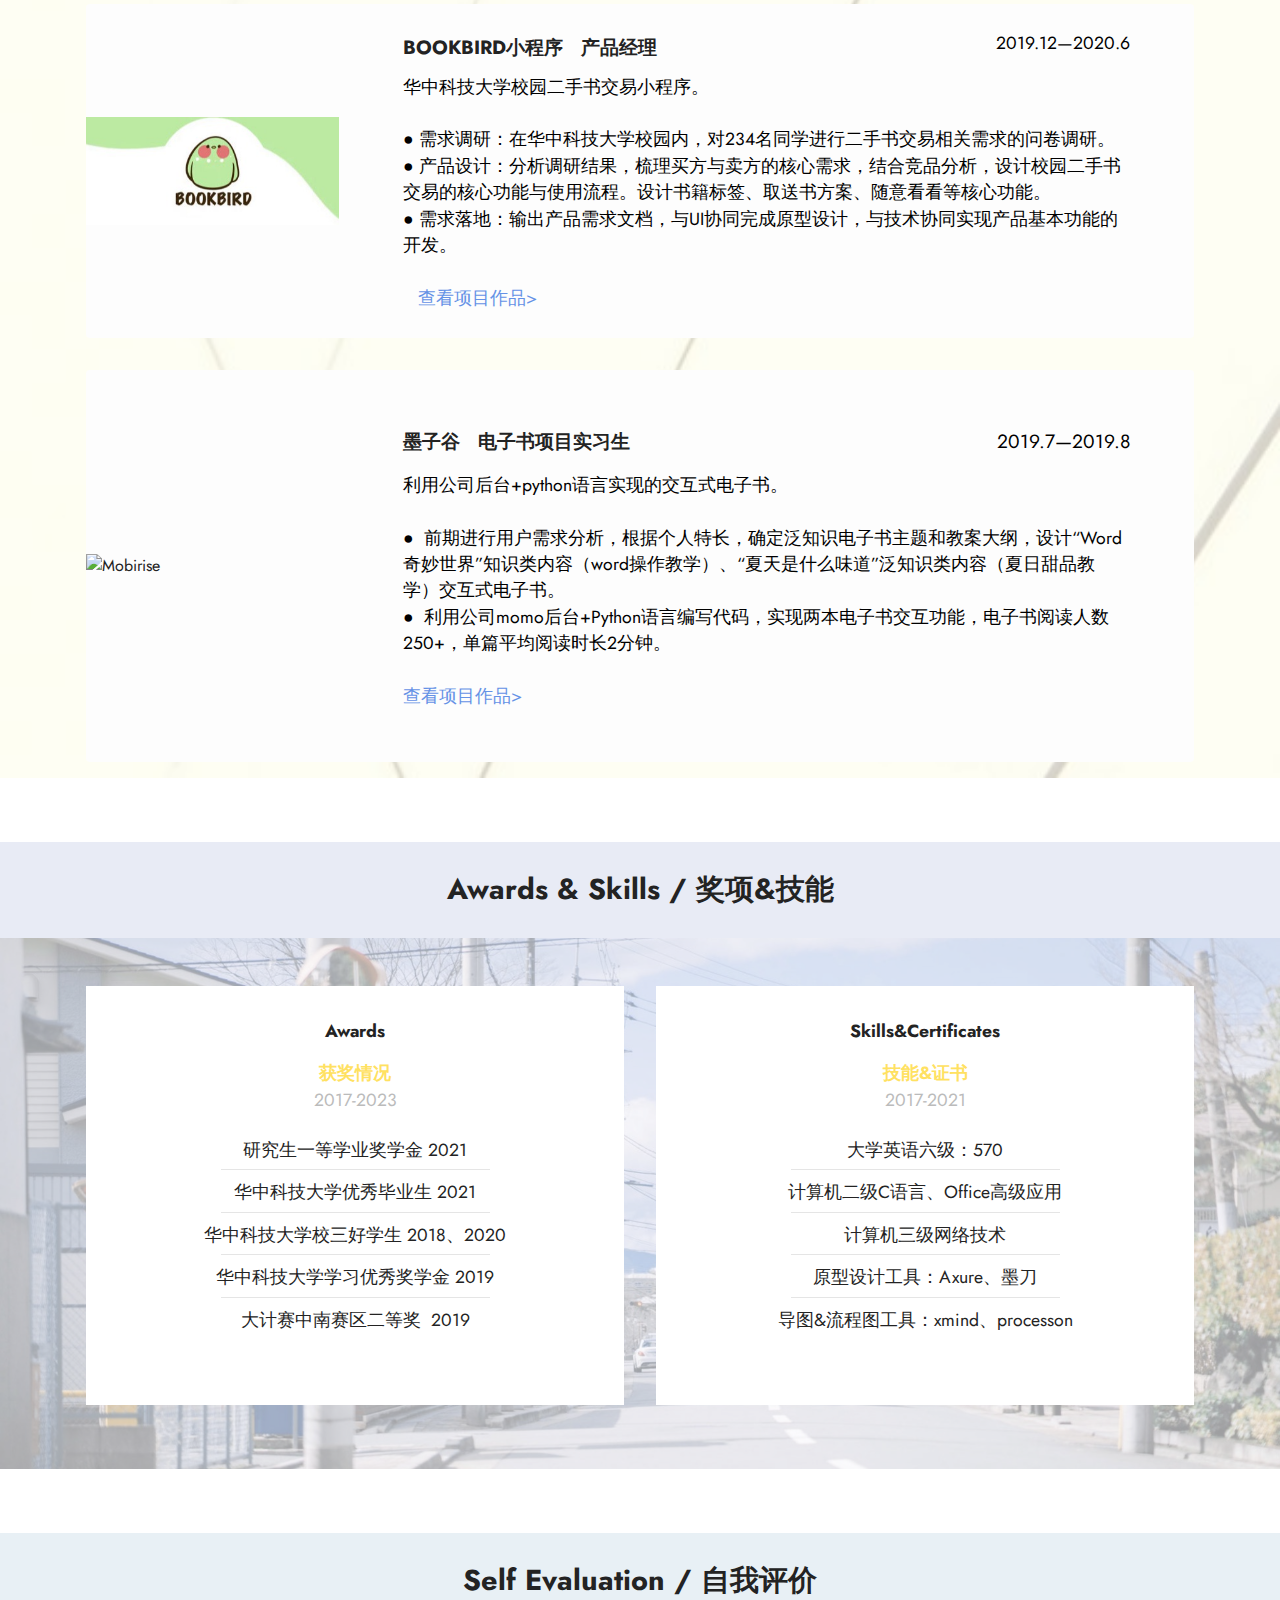
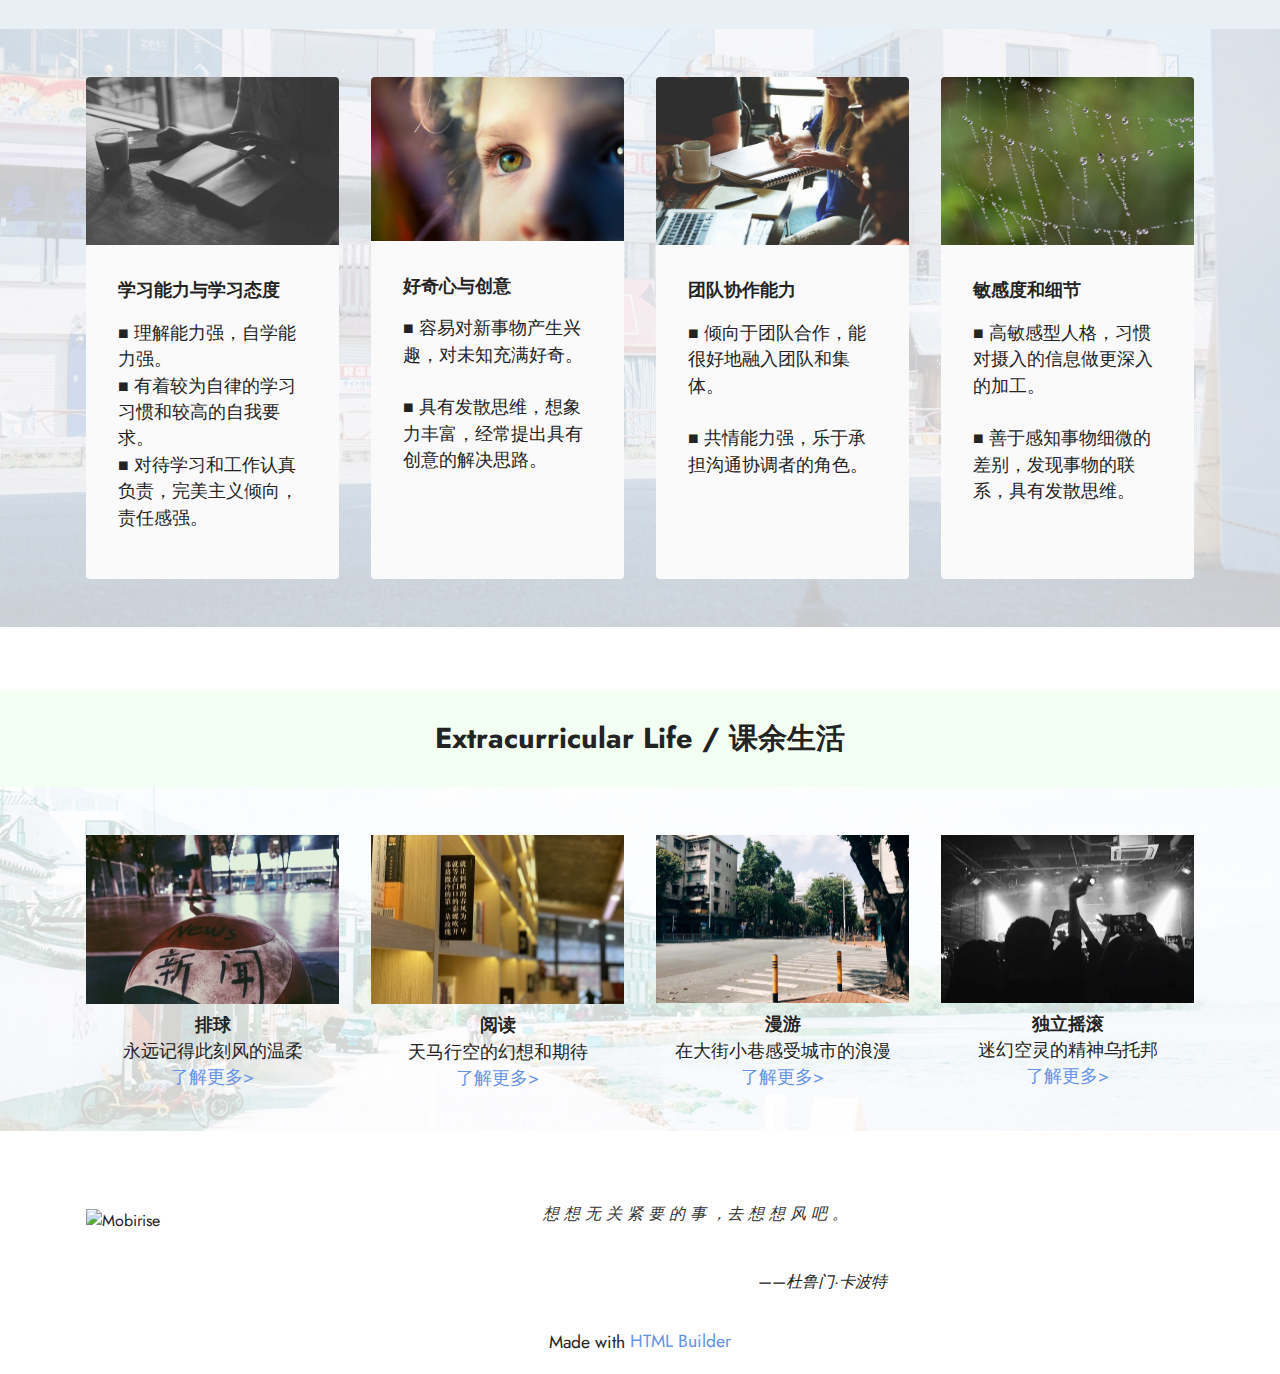
==== commit b0c66a65: "Add files via upload" ====
--- a/index.html
+++ b/index.html
@@ -1,45 +1,47 @@
 <!DOCTYPE html>
 <html  >
 <head>
-  <!-- Site made with Mobirise Website Builder v5.3.0, https://mobirise.com -->
+  <!-- Site made with Mobirise Website Builder v5.8.4, https://mobirise.com -->
   <meta charset="UTF-8">
   <meta http-equiv="X-UA-Compatible" content="IE=edge">
-  <meta name="generator" content="Mobirise v5.3.0, mobirise.com">
+  <meta name="generator" content="Mobirise v5.8.4, mobirise.com">
   <meta name="viewport" content="width=device-width, initial-scale=1, minimum-scale=1">
-  <link rel="shortcut icon" href="assets/images/-20210223162108-121x121.png" type="image/x-icon">
+  <link rel="shortcut icon" href="assets/images/wechatimg106986-816x816.jpg" type="image/x-icon">
   <meta name="description" content="">
   
   
   <title>HuaJie</title>
   <link rel="stylesheet" href="assets/web/assets/mobirise-icons2/mobirise2.css">
-  <link rel="stylesheet" href="assets/tether/tether.min.css">
   <link rel="stylesheet" href="assets/bootstrap/css/bootstrap.min.css">
   <link rel="stylesheet" href="assets/bootstrap/css/bootstrap-grid.min.css">
   <link rel="stylesheet" href="assets/bootstrap/css/bootstrap-reboot.min.css">
+  <link rel="stylesheet" href="assets/parallax/jarallax.css">
   <link rel="stylesheet" href="assets/dropdown/css/style.css">
   <link rel="stylesheet" href="assets/socicon/css/styles.css">
   <link rel="stylesheet" href="assets/theme/css/style.css">
+  <link rel="preload" href="https://fonts.googleapis.com/css?family=Jost:100,200,300,400,500,600,700,800,900,100i,200i,300i,400i,500i,600i,700i,800i,900i&display=swap" as="style" onload="this.onload=null;this.rel='stylesheet'">
+  <noscript><link rel="stylesheet" href="https://fonts.googleapis.com/css?family=Jost:100,200,300,400,500,600,700,800,900,100i,200i,300i,400i,500i,600i,700i,800i,900i&display=swap"></noscript>
   <link rel="preload" as="style" href="assets/mobirise/css/mbr-additional.css"><link rel="stylesheet" href="assets/mobirise/css/mbr-additional.css" type="text/css">
-  
+
   
   
   
 </head>
 <body>
   
-  <section class="menu cid-s48OLK6784" once="menu" id="menu1-h">
+  <section data-bs-version="5.1" class="menu cid-tyWxqihBHp" once="menu" id="menu1-4x">
     
     <nav class="navbar navbar-dropdown navbar-fixed-top navbar-expand-lg">
         <div class="container">
             <div class="navbar-brand">
                 <span class="navbar-logo">
                     <a href="index.html#header7-k">
-                        <img src="assets/images/-20210223162108-121x121.png" alt="Mobirise" style="height: 3.8rem;">
+                        <img src="assets/images/wechatimg106986-816x816.jpg" alt="Mobirise" style="height: 3.8rem;">
                     </a>
                 </span>
                 <span class="navbar-caption-wrap"><a class="navbar-caption text-black text-primary display-7" href="index.html#header7-k">Jie Hua</a></span>
             </div>
-            <button class="navbar-toggler" type="button" data-toggle="collapse" data-target="#navbarSupportedContent" aria-controls="navbarNavAltMarkup" aria-expanded="false" aria-label="Toggle navigation">
+            <button class="navbar-toggler" type="button" data-toggle="collapse" data-bs-toggle="collapse" data-target="#navbarSupportedContent" data-bs-target="#navbarSupportedContent" aria-controls="navbarNavAltMarkup" aria-expanded="false" aria-label="Toggle navigation">
                 <div class="hamburger">
                     <span></span>
                     <span></span>
@@ -58,7 +60,7 @@
 
 </section>
 
-<section class="header7 cid-spPlfpkOX5 mbr-fullscreen mbr-parallax-background" id="header7-k">
+<section data-bs-version="5.1" class="header7 cid-spPlfpkOX5 mbr-fullscreen mbr-parallax-background" id="header7-k">
 
     
 
@@ -69,14 +71,14 @@
             <div class="col-12 col-lg-5">
                 <h1 class="mbr-section-title mbr-fonts-style mb-3 display-1"><strong>About me&nbsp; &nbsp;</strong></h1>
                 
-                <p class="mbr-text mbr-fonts-style display-7">华婕，南京大学2021级硕士研究生<br>新闻传播学院传播学专业<br>研究生方向：网络与新媒体<br><br>WeChat ：Hua27-<br>E-mail：huajie_27@163.com<br>电话：15102700660</p>
+                <p class="mbr-text mbr-fonts-style display-7">华婕，<br>南京大学2021级传播学硕士<br>华中科技大学传播学&amp;计算机双学位<br>求职方向：产品经理<br><br>WeChat ：Hua27-<br>E-mail：huajie_27@163.com<br>电话：15102700660</p>
                 <div class="mbr-section-btn mt-3"><a class="btn btn-warning display-4" href="page1.html#content4-y" target="_blank">查看个人作品集<br></a></div>
             </div>
         </div>
     </div>
 </section>
 
-<section class="content1 cid-sSWM41oGH3" id="content1-1y">
+<section data-bs-version="5.1" class="content1 cid-sSWM41oGH3" id="content1-1y">
     
     <div class="container">
         <div class="row justify-content-center">
@@ -89,7 +91,7 @@
     </div>
 </section>
 
-<section class="content1 cid-s48udlf8KU" id="content1-8">
+<section data-bs-version="5.1" class="content1 cid-s48udlf8KU" id="content1-8">
     
     <div class="container">
         <div class="row justify-content-center">
@@ -102,7 +104,7 @@
     </div>
 </section>
 
-<section class="pricing2 cid-spQfRmdtKx mbr-parallax-background" id="pricing2-s">
+<section data-bs-version="5.1" class="pricing2 cid-spQfRmdtKx mbr-parallax-background" id="pricing2-s">
     
 
     <div class="mbr-overlay" style="opacity: 0.6; background-color: rgb(255, 255, 255);">
@@ -121,7 +123,7 @@
                     <div class="plan-body">
                         <div class="plan-list mb-4">
                             <ul class="list-group mbr-fonts-style list-group-flush display-7">
-                                <li class="list-group-item"><a href="page1.html#content10-12" class="text-primary">新媒体产品策划</a></li><li class="list-group-item"><a href="page1.html#content10-z" class="text-primary">数据挖掘</a></li><li class="list-group-item"><a href="page1.html#content10-3z" class="text-primary">游戏设计</a></li><li class="list-group-item"><a href="page1.html#content10-43" class="text-primary">新媒体用户分析</a></li>
+                                <li class="list-group-item"><a href="page1.html#content4-y" class="text-primary">新媒体产品策划</a></li><li class="list-group-item"><a href="page1.html#content1-2g" class="text-primary">数据挖掘</a></li><li class="list-group-item"><a href="page1.html#content1-41" class="text-primary">游戏设计</a></li><li class="list-group-item"><a href="page1.html#content1-47" class="text-primary">新媒体用户分析</a></li>
                             </ul>
                         </div>
                         <div class="mbr-section-btn text-center"><a href="page1.html" class="btn btn-primary display-4" target="_blank">查看课程作品</a></div>
@@ -134,7 +136,7 @@
                         <h6 class="plan-title mbr-fonts-style mb-3 display-7"><strong>华中科技大学</strong></h6>
                         <div class="plan-price">
                             <p class="price mbr-fonts-style m-0 display-7"><strong>计算机科学与技术（本科二学位）</strong></p>
-                            <p class="price-term mbr-fonts-style mb-3 display-7">2018-2020</p>
+                            <p class="price-term mbr-fonts-style mb-3 display-7">2017-2021</p>
                         </div>
                     </div>
                     <div class="plan-body">
@@ -159,7 +161,7 @@
                     <div class="plan-body">
                         <div class="plan-list mb-4">
                             <ul class="list-group mbr-fonts-style list-group-flush display-7">
-                                <li class="list-group-item">传播理论前沿</li><li class="list-group-item">社会科学中的因果推断</li><li class="list-group-item">大数据挖掘与分析</li><li class="list-group-item">研究设计与研究方法</li>
+                                <li class="list-group-item">传播理论前沿</li><li class="list-group-item">社会科学中的因果推断</li><li class="list-group-item">研究设计与研究方法</li><li class="list-group-item">发表SCI一作论文一篇 <a href="https://www.frontiersin.org/articles/10.3389/fpsyg.2023.1097068/full" class="text-primary" target="_blank">查看&gt;</a></li>
                             </ul>
                         </div>
                         <div class="mbr-section-btn text-center"><a href="page1.html" class="btn btn-primary display-4" target="_blank">查看课程作品</a></div>
@@ -171,7 +173,7 @@
     </div>
 </section>
 
-<section class="content1 cid-sSWM8h96EX" id="content1-20">
+<section data-bs-version="5.1" class="content1 cid-sSWM8h96EX" id="content1-20">
     
     <div class="container">
         <div class="row justify-content-center">
@@ -184,7 +186,7 @@
     </div>
 </section>
 
-<section class="content1 cid-sSpbF5WR2m" id="content1-1r">
+<section data-bs-version="5.1" class="content1 cid-sSpbF5WR2m" id="content1-1r">
     
     <div class="container">
         <div class="row justify-content-center">
@@ -197,7 +199,7 @@
     </div>
 </section>
 
-<section class="features10 cid-spPDxVZBVG" id="features11-n">
+<section data-bs-version="5.1" class="features10 cid-spPDxVZBVG" id="features11-n">
     <!---->
     
     <div class="mbr-overlay" style="opacity: 0.4; background-color: rgb(255, 254, 227);">
@@ -212,7 +214,7 @@
                 <div class="row align-items-center">
                     <div class="col-12 col-md-3">
                         <div class="image-wrapper">
-                            <img src="assets/images/912997e8e866788dfc0480c9f37da463-506x153.jpeg" alt="Mobirise" title="">
+                            <img src="assets/images/24f110fe47caecbe3f44b2973f26892d-596x298.jpg" alt="Mobirise" title="">
                         </div>
                     </div>
                     <div class="col-12 col-md">
@@ -220,13 +222,13 @@
                             <div class="row">
                                 <div class="col-12">
                                     <div class="top-line">
-                                        <h4 class="card-title mbr-fonts-style display-7"><strong><br></strong><strong>产品运营实习生&nbsp; &nbsp; 网易新闻</strong></h4>
-                                        <p class="cost mbr-fonts-style display-7">&nbsp;<br>2020.1—2020.4<br></p>
+                                        <h4 class="card-title mbr-fonts-style display-5"><strong><br></strong><strong>同程旅行&nbsp; &nbsp;交易产品实习生</strong></h4>
+                                        <p class="cost mbr-fonts-style display-7">&nbsp;<br>2022.10—2023.3<br></p>
                                     </div>
                                 </div>
                                 <div class="col-12">
                                     <div class="bottom-line">
-                                        <p class="mbr-text mbr-fonts-style m-0 display-7">●&nbsp; 与算法工程师合作，负责网易新闻个性化推荐策略优化，包括产品各需求的内容特征的标准制定、上线质量把关。<br>●&nbsp; 通过竞品调研、效果测评等模式，综合分析产品需求，给出推荐策略的优化建议。输出多份竞品分析、产品体验、效果测评报告。<br><br>&nbsp; &nbsp;<a href="page1.html#content10-18" class="text-primary">查看实习作品&gt;</a><br><br></p>
+                                        <p class="mbr-text mbr-fonts-style m-0 display-7">汽车票交易流程产品策划，以票量为指标，优化交易相关前后端流程，负责需求分析、产品方案设计等工作。<br><br>●&nbsp; C端交易流程产品策划：以票量提升为指标，输出转化率、流量提升产品方案。独立负责主小程序老年版方案、填写页价格明细展示优化（转化率）；微信搜索卡片优化（流量）等需求。累计实现转化率提升0.2pt，日增票量550张，日增营收8000元。<br>●&nbsp; B端系统流程产品策划：以提升效率为指标，优化交易流程后台逻辑。独立负责停运配置系统优化、对账结算单优化、发票开票功能优化等需求，累计节省人力成本1人/年。<br>●&nbsp; 产品数据周报模版输出：拆解交易&amp;营收核心业务指标；利用函数公式、数据透视表等功能制作周报模版，实现留存原数据、展示核心数据的能力。<br><br>&nbsp; &nbsp;<a href="page1.html#content4-4d" class="text-primary">查看实习作品&gt;</a><br><br></p>
                                     </div>
                                 </div>
                             </div>
@@ -240,7 +242,7 @@
                 <div class="row align-items-center">
                     <div class="col-12 col-md-3">
                         <div class="image-wrapper">
-                            <img src="assets/images/u21049499123332382581fm26gp0-2-506x285.jpeg" alt="Mobirise" title="">
+                            <img src="assets/images/u42824745154030351175fm253fmtautoapp138fpng.webp" alt="Mobirise" title="">
                         </div>
                     </div>
                     <div class="col-12 col-md">
@@ -248,13 +250,41 @@
                             <div class="row">
                                 <div class="col-12">
                                     <div class="top-line">
-                                        <h4 class="card-title mbr-fonts-style display-7"><strong><br></strong><strong>电子书项目实习生&nbsp; &nbsp; 墨子谷</strong></h4>
+                                        <h4 class="card-title mbr-fonts-style display-5"><strong><br>网易新闻—推荐产品中心&nbsp; &nbsp;产品运营实习生</strong><br></h4>
                                         <p class="cost mbr-fonts-style display-7"></p><p></p><p><br><br>2019.7—2019.8</p>
                                     </div>
                                 </div>
                                 <div class="col-12">
                                     <div class="bottom-line">
-                                        <p class="mbr-text mbr-fonts-style m-0 display-7">●&nbsp; 前期进行用户需求分析，确定泛知识电子书主题和教案大纲，独立设计完成两个泛知识交互式电子书。电子书阅读人数 250+，单篇平均阅读时长2分钟。<br>●&nbsp; 利用Python语言编写代码，实现电子书功能，定期收集整理电子书的问题并进行迭代更新。<br><br>&nbsp; &nbsp;<a href="page1.html#content10-1b" class="text-primary">查看实习作品&gt;</a><br><br></p>
+                                        <p class="mbr-text mbr-fonts-style m-0 display-7">推荐产品中心—策略算法组，以算法推荐的准确率&amp;召回率为指标，参与推荐产品需求调研、策略优化等工作。<br><br>●&nbsp; 竞品分析：以推荐业务为核心框架，从“兴趣捕捉”“内容质量”“正/负反馈”等角度，输出网易新闻信息流推荐推荐竞品分析报告。<br>●&nbsp;&nbsp;需求调研：根据业务目标，通过产品体验等模式进行需求调研，输出12份调研报告，提出产品优化方案。如关注账号内容推荐调研，提出账号强感知、提升首推率、建立粘性等级等优化点；用户互动引导情况调研，提出点赞强反馈，长时间浏览提示关注等优化点。其他：知识类内容推荐调研、相关网易号推荐调研等。<br>●&nbsp; 策略优化：根据模型数据效果，进行内容特征的标准制定，提出算法推荐优化策略。（1）兴趣推荐，独立负责知识类内容推荐策略制定（召回率从64%到97%），参与性别偏好、地理位置等推荐策略制定；（2）内容质量，提出疫情背景下的旧闻识别策略（准确率提升约8%），参与三俗、标题党等内容质量的识别策略优化。<br><br>&nbsp; &nbsp;<a href="page1.html#content10-18" class="text-primary">查看实习作品&gt;</a><br><br></p>
+                                    </div>
+                                </div>
+                            </div>
+                        </div>
+                    </div>
+                </div>
+            </div>
+        </div>
+        <div class="card">
+            <div class="card-wrapper">
+                <div class="row align-items-center">
+                    <div class="col-12 col-md-3">
+                        <div class="image-wrapper">
+                            <img src="assets/images/wechatimg926-596x596.jpg" alt="Mobirise" title="">
+                        </div>
+                    </div>
+                    <div class="col-12 col-md">
+                        <div class="card-box">
+                            <div class="row">
+                                <div class="col-12">
+                                    <div class="top-line">
+                                        <h4 class="card-title mbr-fonts-style display-5"><strong><br></strong><strong>南小宝APP&nbsp; &nbsp;产品负责人、产品部副部长&nbsp; &nbsp; &nbsp;</strong></h4>
+                                        <p class="cost mbr-fonts-style display-7"><br>2021.10—2022.4</p>
+                                    </div>
+                                </div>
+                                <div class="col-12">
+                                    <div class="bottom-line">
+                                        <p class="mbr-text mbr-fonts-style m-0 display-7">南京大学原创学生应用，旨在成为南大学生的社交论坛、信息集散地。<br><br>● 内容论坛项目——鼎外：面向南大学生的实名社交论坛。作为产品负责人，基于历史论坛产品idea，确定产品核心功能，绘制高保真原型图，从0到1实现产品落地。需求带动用户数增长近1000人。<br>● 匿名社交项目——暖冬娃娃机：寒假限时匿名互动产品。作为产品负责人，帮助学弟学妹梳理产品核心使用流程，修正产品方案，参与产品的原型设计。活动在限时5日内促成校内同学的646次匿名互动。<br>● 笔记社区项目——蓝鲸笔记：面向南大学生的生活笔记分享平台。修正产品逻辑，创新投稿标签、收藏等产品功能，实现产品迭代。为新需求“蓝鲸笔记摄影大赛“进行活动功能设计，活动期间收到近100件摄影稿件。<br><br>&nbsp; &nbsp;<a href="page1.html#content1-2h" class="text-primary">查看项目作品&gt;</a><br><br></p>
                                     </div>
                                 </div>
                             </div>
@@ -276,13 +306,14 @@
                             <div class="row">
                                 <div class="col-12">
                                     <div class="top-line">
-                                        <h4 class="card-title mbr-fonts-style display-7"><strong><br></strong><strong>用户调研与产品设计&nbsp; &nbsp; BOOKBIRD校园二手书交易小程序&nbsp;</strong></h4>
+                                        <h4 class="card-title mbr-fonts-style display-5"><strong><br></strong><strong>BOOKBIRD小程序&nbsp; &nbsp;产品经理</strong></h4>
                                         <p class="cost mbr-fonts-style display-7"><br>2019.12—2020.6</p>
                                     </div>
                                 </div>
                                 <div class="col-12">
                                     <div class="bottom-line">
-                                        <p class="mbr-text mbr-fonts-style m-0 display-7">●&nbsp; 采用问卷调查法、访谈法进行用户调研，产出调研报告，设计产品功能及原型，交付开发。<br>●&nbsp; 与广告学、电子信息学、数字媒体技术等专业的同学进行团队合作，增强了逻辑思维及结构化思维，亦提升了跨学科沟通及解决问题的能力。<br><br>&nbsp; &nbsp;<a href="page1.html#content1-2j" class="text-primary">查看项目作品&gt;</a><br><br></p>
+                                        <p class="mbr-text mbr-fonts-style m-0 display-7">华中科技大学校园二手书交易小程序。<br><br>● 需求调研：在华中科技大学校园内，对234名同学进行二手书交易相关需求的问卷调研。<br>● 产品设计：分析调研结果，梳理买方与卖方的核心需求，结合竞品分析，设计校园二手书交易的核心功能与使用流程。设计书籍标签、取送书方案、随意看看等核心功能。<br>● 需求落地：输出产品需求文档，与UI协同完成原型设计，与技术协同实现产品基本功能的开发。<br><br>&nbsp; &nbsp;<a href="page1.html#slider2-1o" class="text-primary" target="_blank"></a><a href="page1.html#content1-2j" class="text-primary">查看项目作品&gt;</a><br><br>
+                                        </p>
                                     </div>
                                 </div>
                             </div>
@@ -296,7 +327,7 @@
                 <div class="row align-items-center">
                     <div class="col-12 col-md-3">
                         <div class="image-wrapper">
-                            <img src="assets/images/product4.jpg" alt="Mobirise" title="">
+                            <img src="assets/images/u21049499123332382581fm26gp0-506x285.jpg" alt="Mobirise" title="">
                         </div>
                     </div>
                     <div class="col-12 col-md">
@@ -304,14 +335,15 @@
                             <div class="row">
                                 <div class="col-12">
                                     <div class="top-line">
-                                        <h4 class="card-title mbr-fonts-style display-7"><strong>产品经理&nbsp; 南京大学学生应用——南小宝</strong></h4>
-                                        <p class="cost mbr-fonts-style display-7">2021.10—2022.4</p>
+                                        <h4 class="card-title mbr-fonts-style display-5"><strong><br></strong><br><strong>墨子谷&nbsp; &nbsp;电子书项目实习生&nbsp;</strong></h4>
+                                        <p class="cost mbr-fonts-style display-5">
+                                            <br><br>2019.7—2019.8
+                                        </p>
                                     </div>
                                 </div>
                                 <div class="col-12">
                                     <div class="bottom-line">
-                                        <p class="mbr-text mbr-fonts-style m-0 display-7">●&nbsp; 通过用户需求分析，完成对南小宝app中原有的“蓝鲸笔记”功能模块的信息框架和功能框架，撰写产品需求文档，绘制产品原型图，并与开发对接，成功上线产品。<br>●&nbsp; 负责南小宝app最主要的功能模块“鼎外”的产品经理工作，负责该模块的设计与策划。<br><br>&nbsp; &nbsp;<a href="page1.html#slider2-1o" class="text-primary" target="_blank"></a><a href="page1.html#content10-1q" class="text-primary" target="_blank">查看项目作品&gt;</a><br>
-                                        </p>
+                                        <p class="mbr-text mbr-fonts-style m-0 display-7">利用公司后台+python语言实现的交互式电子书。<br><br>●&nbsp; 前期进行用户需求分析，根据个人特长，确定泛知识电子书主题和教案大纲，设计“Word奇妙世界”知识类内容（word操作教学）、“夏天是什么味道”泛知识类内容（夏日甜品教学）交互式电子书。<br>●&nbsp; 利用公司momo后台+Python语言编写代码，实现两本电子书交互功能，电子书阅读人数 250+，单篇平均阅读时长2分钟。<br><br><a href="page1.html#content1-2k" class="text-primary">查看项目作品&gt;</a><br><a href="page1.html#content10-1q" class="text-primary"><br></a><br></p>
                                     </div>
                                 </div>
                             </div>
@@ -321,11 +353,10 @@
             </div>
         </div>
         
-        
-    </div>
-</section>
-
-<section class="content1 cid-sSWM7BLFid" id="content1-1z">
+    </div>
+</section>
+
+<section data-bs-version="5.1" class="content1 cid-sSWM7BLFid" id="content1-1z">
     
     <div class="container">
         <div class="row justify-content-center">
@@ -338,7 +369,7 @@
     </div>
 </section>
 
-<section class="content1 cid-spWcqtIs8j" id="content1-1a">
+<section data-bs-version="5.1" class="content1 cid-spWcqtIs8j" id="content1-1a">
     
     <div class="container">
         <div class="row justify-content-center">
@@ -351,7 +382,7 @@
     </div>
 </section>
 
-<section class="pricing2 cid-spQzZThe6p mbr-parallax-background" id="pricing2-13">
+<section data-bs-version="5.1" class="pricing2 cid-spQzZThe6p mbr-parallax-background" id="pricing2-13">
     
 
     <div class="mbr-overlay" style="opacity: 0.6; background-color: rgb(255, 255, 255);">
@@ -364,14 +395,13 @@
                         <h6 class="plan-title mbr-fonts-style mb-3 display-7"><strong>Awards</strong></h6>
                         <div class="plan-price">
                             <p class="price mbr-fonts-style m-0 display-7"><strong>获奖情况</strong></p>
-                            <p class="price-term mbr-fonts-style mb-3 display-7">2017-2021</p>
+                            <p class="price-term mbr-fonts-style mb-3 display-7">2017-2023</p>
                         </div>
                     </div>
                     <div class="plan-body">
                         <div class="plan-list mb-4">
                             <ul class="list-group mbr-fonts-style list-group-flush display-7">
-                                <li class="list-group-item">校三好学生&nbsp; &nbsp; &nbsp; &nbsp;2018、2020
-</li><li class="list-group-item">校学习优秀奖学金&nbsp; &nbsp; &nbsp; &nbsp; 2019</li><li class="list-group-item">校优秀共青团员 2018、2020</li><li class="list-group-item">大计赛中南赛区二等奖&nbsp; 2019</li>
+                                <li class="list-group-item">研究生一等学业奖学金 2021</li><li class="list-group-item">华中科技大学优秀毕业生 2021</li><li class="list-group-item">华中科技大学校三好学生       2018、2020</li><li class="list-group-item">华中科技大学学习优秀奖学金        2019</li><li class="list-group-item">大计赛中南赛区二等奖&nbsp; 2019</li>
                             </ul>
                         </div>
                         
@@ -390,7 +420,7 @@
                     <div class="plan-body">
                         <div class="plan-list mb-4">
                             <ul class="list-group mbr-fonts-style list-group-flush display-7">
-                                <li class="list-group-item">大学英语六级&nbsp; &nbsp; &nbsp; 570</li><li class="list-group-item">计算机二级C语言</li><li class="list-group-item">计算机二级Office高级应用</li><li class="list-group-item">计算机三级网络技术</li>
+                                <li class="list-group-item">大学英语六级：570</li><li class="list-group-item">计算机二级C语言、Office高级应用</li><li class="list-group-item">计算机三级网络技术</li><li class="list-group-item">原型设计工具：Axure、墨刀</li><li class="list-group-item">导图&amp;流程图工具：xmind、processon</li>
                             </ul>
                         </div>
                         
@@ -403,7 +433,7 @@
     </div>
 </section>
 
-<section class="content1 cid-sSWM9d3h24" id="content1-21">
+<section data-bs-version="5.1" class="content1 cid-sSWM9d3h24" id="content1-21">
     
     <div class="container">
         <div class="row justify-content-center">
@@ -416,7 +446,7 @@
     </div>
 </section>
 
-<section class="content1 cid-sSWPLKdqKI" id="content1-23">
+<section data-bs-version="5.1" class="content1 cid-sSWPLKdqKI" id="content1-23">
     
     <div class="container">
         <div class="row justify-content-center">
@@ -429,7 +459,7 @@
     </div>
 </section>
 
-<section class="gallery3 cid-spPLn0nx9k" id="gallery3-q">
+<section data-bs-version="5.1" class="gallery3 cid-spPLn0nx9k" id="gallery3-q">
     
     <div class="mbr-overlay"></div>
     <div class="container">
@@ -493,7 +523,7 @@
     </div>
 </section>
 
-<section class="content1 cid-sSWM9Rpg0h" id="content1-22">
+<section data-bs-version="5.1" class="content1 cid-sSWM9Rpg0h" id="content1-22">
     
     <div class="container">
         <div class="row justify-content-center">
@@ -506,7 +536,7 @@
     </div>
 </section>
 
-<section class="content1 cid-sSWPMrdblu" id="content1-24">
+<section data-bs-version="5.1" class="content1 cid-sSWPMrdblu" id="content1-24">
     
     <div class="container">
         <div class="row justify-content-center">
@@ -519,7 +549,7 @@
     </div>
 </section>
 
-<section class="gallery5 mbr-gallery cid-spQLScsPiu" id="gallery5-14">
+<section data-bs-version="5.1" class="gallery5 mbr-gallery cid-spQLScsPiu" id="gallery5-14">
     
 
     <div class="mbr-overlay" style="opacity: 0.8; background-color: rgb(255, 255, 255);">
@@ -530,16 +560,16 @@
         <div class="row mbr-gallery mt-4">
             
             <div class="col-12 col-md-6 col-lg-3 item gallery-image active">
-                <div class="item-wrapper" data-toggle="modal" data-target="#t8roEtJGvy-modal">
-                    <img class="w-100" src="assets/images/-20210223223539-506x379.jpeg" alt="" data-slide-to="0" data-target="#lb-t8roEtJGvy">
+                <div class="item-wrapper" data-toggle="modal" data-bs-toggle="modal" data-target="#tyWxW3XF5t-modal" data-bs-target="#tyWxW3XF5t-modal">
+                    <img class="w-100" src="assets/images/-20210223223539-506x379.jpeg" alt="" data-slide-to="0" data-bs-slide-to="0" data-target="#lb-tyWxW3XF5t" data-bs-target="#lb-tyWxW3XF5t">
                     <div class="icon-wrapper">
                         <span class="mobi-mbri mobi-mbri-search mbr-iconfont mbr-iconfont-btn"></span>
                     </div>
                 </div>
                 <h6 class="mbr-item-subtitle mbr-fonts-style align-center mb-2 mt-2 display-7"><strong>排球</strong><br>永远记得此刻风的温柔<br><a href="page1.html#gallery1-16" class="text-primary">了解更多&gt;</a></h6>
             </div><div class="col-12 col-md-6 col-lg-3 item gallery-image active">
-                <div class="item-wrapper" data-toggle="modal" data-target="#t8roEtJGvy-modal">
-                    <img class="w-100" src="assets/images/-20210223224505-506x380.jpeg" alt="" data-slide-to="1" data-target="#lb-t8roEtJGvy">
+                <div class="item-wrapper" data-toggle="modal" data-bs-toggle="modal" data-target="#tyWxW3XF5t-modal" data-bs-target="#tyWxW3XF5t-modal">
+                    <img class="w-100" src="assets/images/-20210223224505-506x380.jpeg" alt="" data-slide-to="1" data-bs-slide-to="1" data-target="#lb-tyWxW3XF5t" data-bs-target="#lb-tyWxW3XF5t">
                     <div class="icon-wrapper">
                         <span class="mobi-mbri mobi-mbri-search mbr-iconfont mbr-iconfont-btn"></span>
                     </div>
@@ -547,8 +577,8 @@
                 <h6 class="mbr-item-subtitle mbr-fonts-style align-center mb-2 mt-2 display-7"><strong>阅读</strong><br>天马行空的幻想和期待<br><a href="page1.html#gallery1-16" class="text-primary">了解更多&gt;</a></h6>
             </div>
             <div class="col-12 col-md-6 col-lg-3 item gallery-image">
-                <div class="item-wrapper" data-toggle="modal" data-target="#t8roEtJGvy-modal">
-                    <img class="w-100" src="assets/images/-20210223223621-506x337.jpg" alt="" data-slide-to="2" data-target="#lb-t8roEtJGvy">
+                <div class="item-wrapper" data-toggle="modal" data-bs-toggle="modal" data-target="#tyWxW3XF5t-modal" data-bs-target="#tyWxW3XF5t-modal">
+                    <img class="w-100" src="assets/images/-20210223223621-506x337.jpg" alt="" data-slide-to="2" data-bs-slide-to="2" data-target="#lb-tyWxW3XF5t" data-bs-target="#lb-tyWxW3XF5t">
                     <div class="icon-wrapper">
                         <span class="mobi-mbri mobi-mbri-search mbr-iconfont mbr-iconfont-btn"></span>
                     </div>
@@ -556,8 +586,8 @@
                 <h6 class="mbr-item-subtitle mbr-fonts-style align-center mb-2 mt-2 display-7"><strong>
                     漫游</strong><br>在大街小巷感受城市的浪漫<br><a href="page1.html#gallery1-16" class="text-primary">了解更多&gt;</a></h6>
             </div><div class="col-12 col-md-6 col-lg-3 item gallery-image">
-                <div class="item-wrapper" data-toggle="modal" data-target="#t8roEtJGvy-modal">
-                    <img class="w-100" src="assets/images/-20210223223613-506x379.jpeg" alt="" data-slide-to="3" data-target="#lb-t8roEtJGvy">
+                <div class="item-wrapper" data-toggle="modal" data-bs-toggle="modal" data-target="#tyWxW3XF5t-modal" data-bs-target="#tyWxW3XF5t-modal">
+                    <img class="w-100" src="assets/images/-20210223223613-506x379.jpeg" alt="" data-slide-to="3" data-bs-slide-to="3" data-target="#lb-tyWxW3XF5t" data-bs-target="#lb-tyWxW3XF5t">
                     <div class="icon-wrapper">
                         <span class="mobi-mbri mobi-mbri-search mbr-iconfont mbr-iconfont-btn"></span>
                     </div>
@@ -567,11 +597,11 @@
             
         </div>
 
-        <div class="modal mbr-slider" tabindex="-1" role="dialog" aria-hidden="true" id="t8roEtJGvy-modal">
+        <div class="modal mbr-slider" tabindex="-1" role="dialog" aria-hidden="true" id="tyWxW3XF5t-modal">
             <div class="modal-dialog" role="document">
                 <div class="modal-content">
                     <div class="modal-body">
-                        <div class="carousel slide" id="lb-t8roEtJGvy" data-interval="5000">
+                        <div class="carousel slide" id="lb-tyWxW3XF5t" data-interval="5000" data-bs-interval="5000">
                             <div class="carousel-inner">
                                 
                                 <div class="carousel-item active">
@@ -587,20 +617,20 @@
                                 
                             </div>
                             <ol class="carousel-indicators">
-                                <li data-slide-to="0" class="active" data-target="#lb-t8roEtJGvy"></li><li data-slide-to="1" class="active" data-target="#lb-t8roEtJGvy"></li>
-                                <li data-slide-to="2" data-target="#lb-t8roEtJGvy"></li><li data-slide-to="3" data-target="#lb-t8roEtJGvy"></li>
+                                <li data-slide-to="0" data-bs-slide-to="0" class="active" data-target="#lb-tyWxW3XF5t" data-bs-target="#lb-tyWxW3XF5t"></li><li data-slide-to="1" data-bs-slide-to="1" class="active" data-target="#lb-tyWxW3XF5t" data-bs-target="#lb-tyWxW3XF5t"></li>
+                                <li data-slide-to="2" data-bs-slide-to="2" data-target="#lb-tyWxW3XF5t" data-bs-target="#lb-tyWxW3XF5t"></li><li data-slide-to="3" data-bs-slide-to="3" data-target="#lb-tyWxW3XF5t" data-bs-target="#lb-tyWxW3XF5t"></li>
                                 
                                 
                             </ol>
-                            <a role="button" href="" class="close" data-dismiss="modal" aria-label="Close">
+                            <a role="button" href="" class="close" data-dismiss="modal" data-bs-dismiss="modal" aria-label="Close">
                             </a>
-                            <a class="carousel-control-prev carousel-control" role="button" data-slide="prev" href="#lb-t8roEtJGvy">
+                            <a class="carousel-control-prev carousel-control" role="button" data-slide="prev" data-bs-slide="prev" href="#lb-tyWxW3XF5t">
                                 <span class="mobi-mbri mobi-mbri-arrow-prev" aria-hidden="true"></span>
-                                <span class="sr-only">Previous</span>
+                                <span class="sr-only visually-hidden">Previous</span>
                             </a>
-                            <a class="carousel-control-next carousel-control" role="button" data-slide="next" href="#lb-t8roEtJGvy">
+                            <a class="carousel-control-next carousel-control" role="button" data-slide="next" data-bs-slide="next" href="#lb-tyWxW3XF5t">
                                 <span class="mobi-mbri mobi-mbri-arrow-next" aria-hidden="true"></span>
-                                <span class="sr-only">Next</span>
+                                <span class="sr-only visually-hidden">Next</span>
                             </a>
                         </div>
                     </div>
@@ -610,7 +640,7 @@
     </div>
 </section>
 
-<section class="team2 cid-sSXqPSPhO3" xmlns="http://www.w3.org/1999/html" id="team2-28">
+<section data-bs-version="5.1" class="team2 cid-sSXqPSPhO3" xmlns="http://www.w3.org/1999/html" id="team2-28">
     
     
     <div class="container">
@@ -619,7 +649,7 @@
                 <div class="row align-items-center">
                     <div class="col-12 col-md-4">
                         <div class="image-wrapper">
-                            <img src="assets/images/qq20211005161922-696x696.jpg" alt="Mobirise">
+                            <img src="assets/images/wechatimg936-816x816.jpg" alt="Mobirise">
                         </div>
                     </div>
                     <div class="col-12 col-md">
@@ -636,7 +666,7 @@
         
         
     </div>
-</section><section style="background-color: #fff; font-family: -apple-system, BlinkMacSystemFont, 'Segoe UI', 'Roboto', 'Helvetica Neue', Arial, sans-serif; color:#aaa; font-size:12px; padding: 0; align-items: center; display: flex;"><a href="https://mobirise.site/x" style="flex: 1 1; height: 3rem; padding-left: 1rem;"></a><p style="flex: 0 0 auto; margin:0; padding-right:1rem;">Site was <a href="https://mobirise.site/h" style="color:#aaa;">built with</a> Mobirise</p></section><script src="assets/web/assets/jquery/jquery.min.js"></script>  <script src="assets/popper/popper.min.js"></script>  <script src="assets/tether/tether.min.js"></script>  <script src="assets/bootstrap/js/bootstrap.min.js"></script>  <script src="assets/smoothscroll/smooth-scroll.js"></script>  <script src="assets/parallax/jarallax.min.js"></script>  <script src="assets/dropdown/js/nav-dropdown.js"></script>  <script src="assets/dropdown/js/navbar-dropdown.js"></script>  <script src="assets/touchswipe/jquery.touch-swipe.min.js"></script>  <script src="assets/theme/js/script.js"></script>  
+</section><section class="display-7" style="padding: 0;align-items: center;justify-content: center;flex-wrap: wrap;    align-content: center;display: flex;position: relative;height: 4rem;"><a href="https://mobiri.se/2371393" style="flex: 1 1;height: 4rem;position: absolute;width: 100%;z-index: 1;"><img alt="" style="height: 4rem;" src="[data-uri]"></a><p style="margin: 0;text-align: center;" class="display-7">Made with &#8204;</p><a style="z-index:1" href="https://mobirise.com/html-builder.html">HTML Builder</a></section><script src="assets/bootstrap/js/bootstrap.bundle.min.js"></script>  <script src="assets/parallax/jarallax.js"></script>  <script src="assets/smoothscroll/smooth-scroll.js"></script>  <script src="assets/ytplayer/index.js"></script>  <script src="assets/dropdown/js/navbar-dropdown.js"></script>  <script src="assets/theme/js/script.js"></script>  
   
   
 </body>
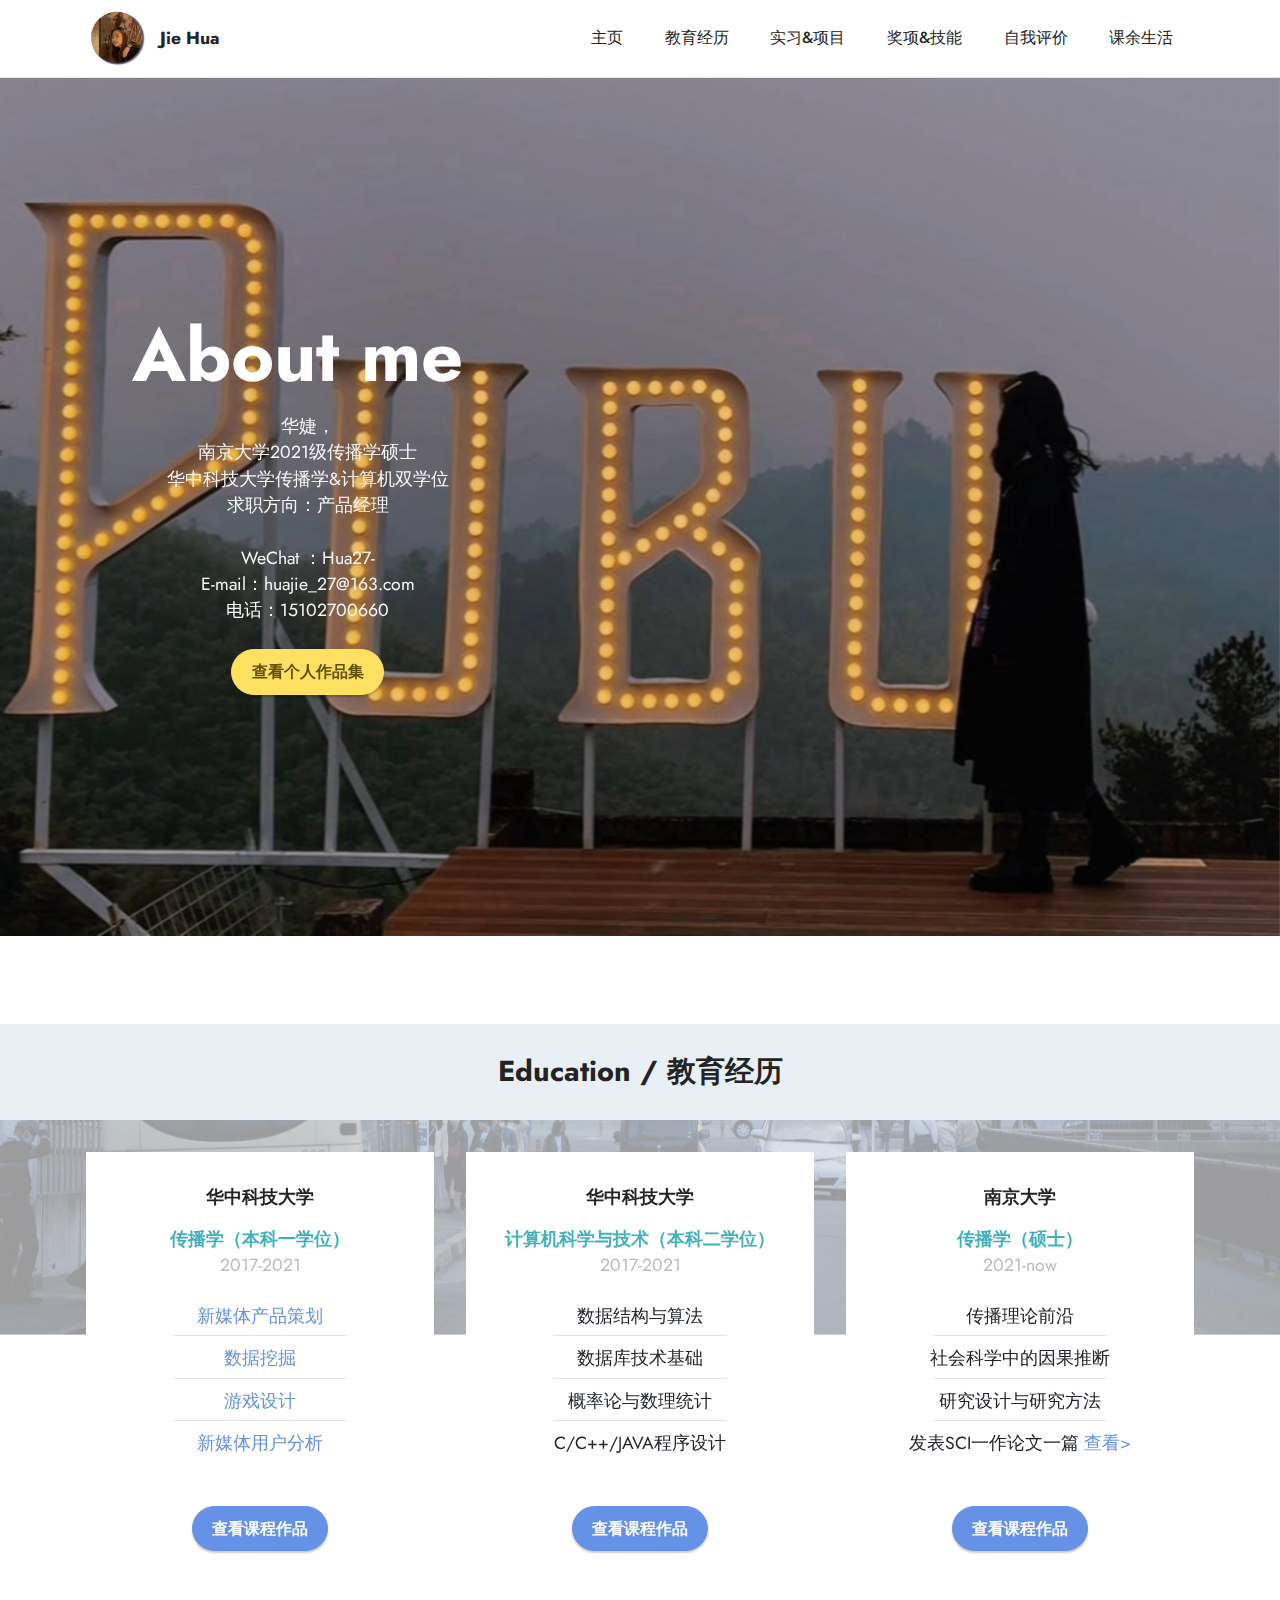
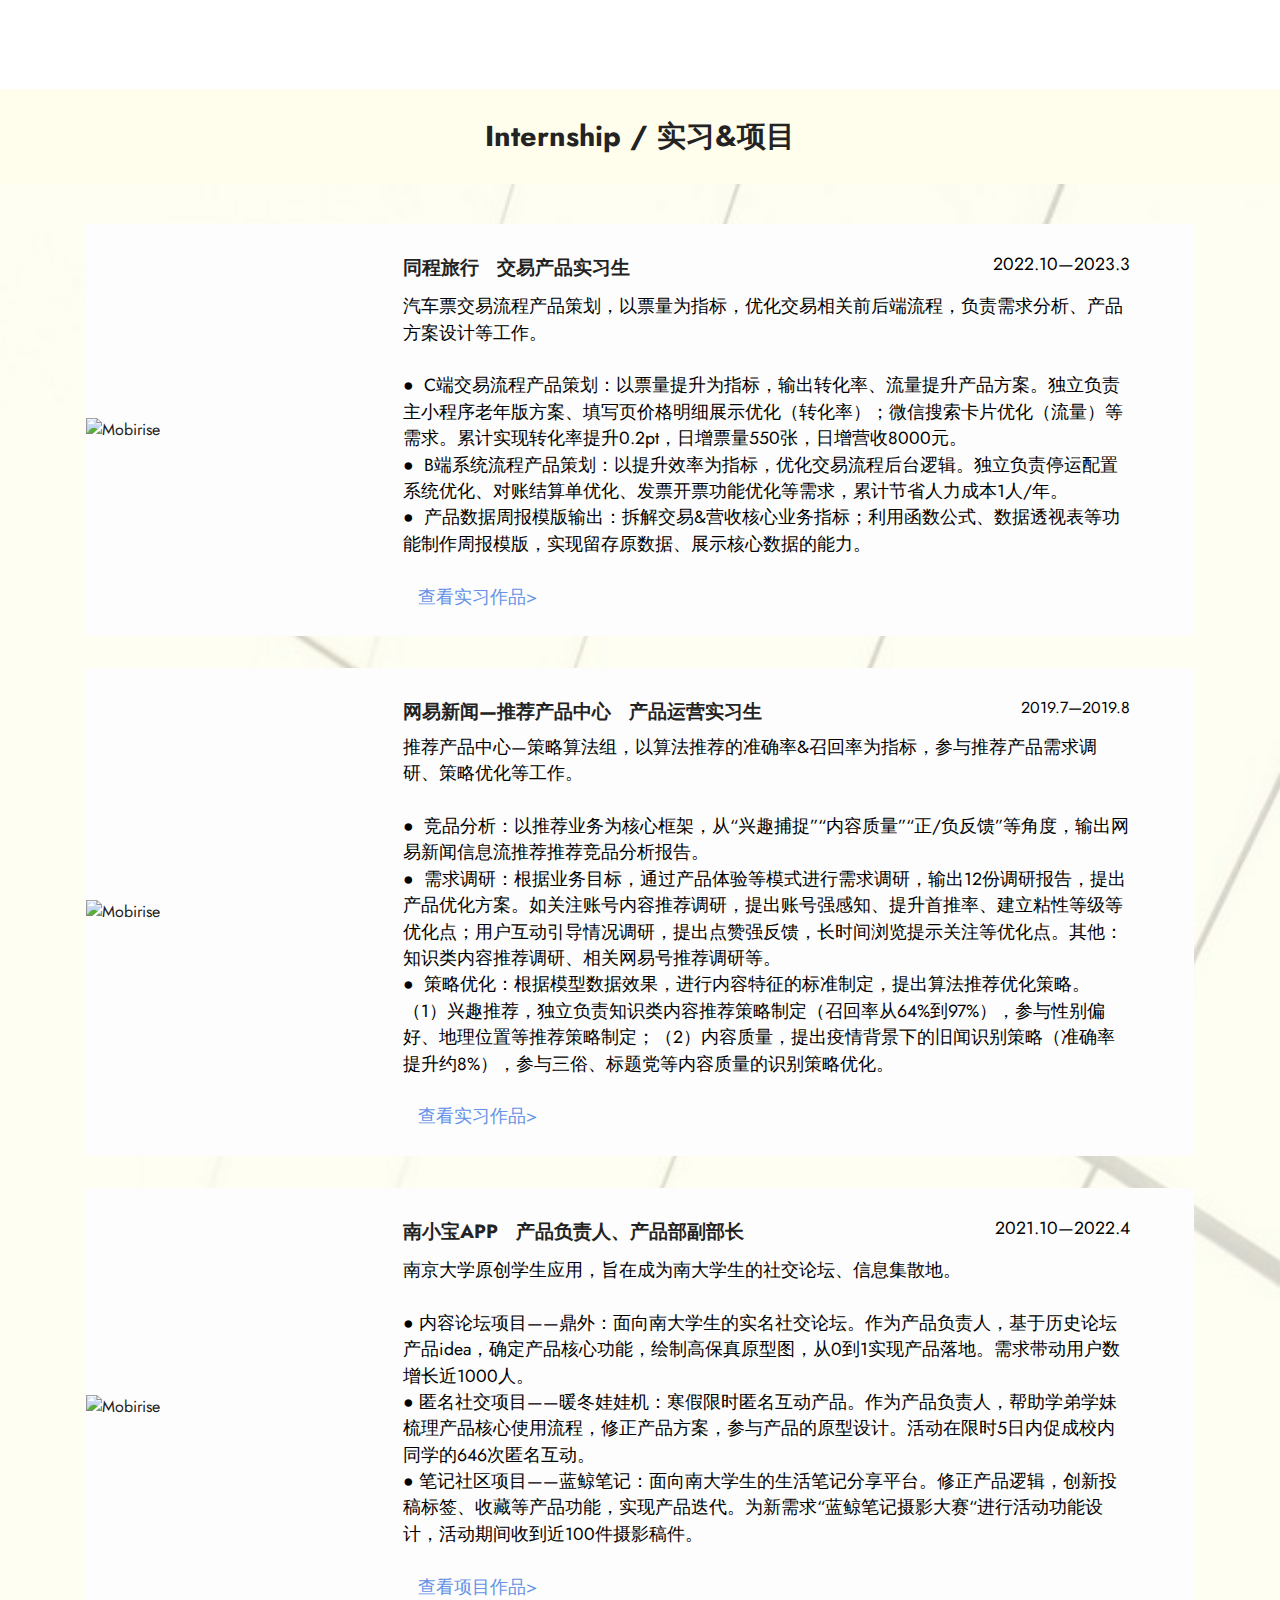
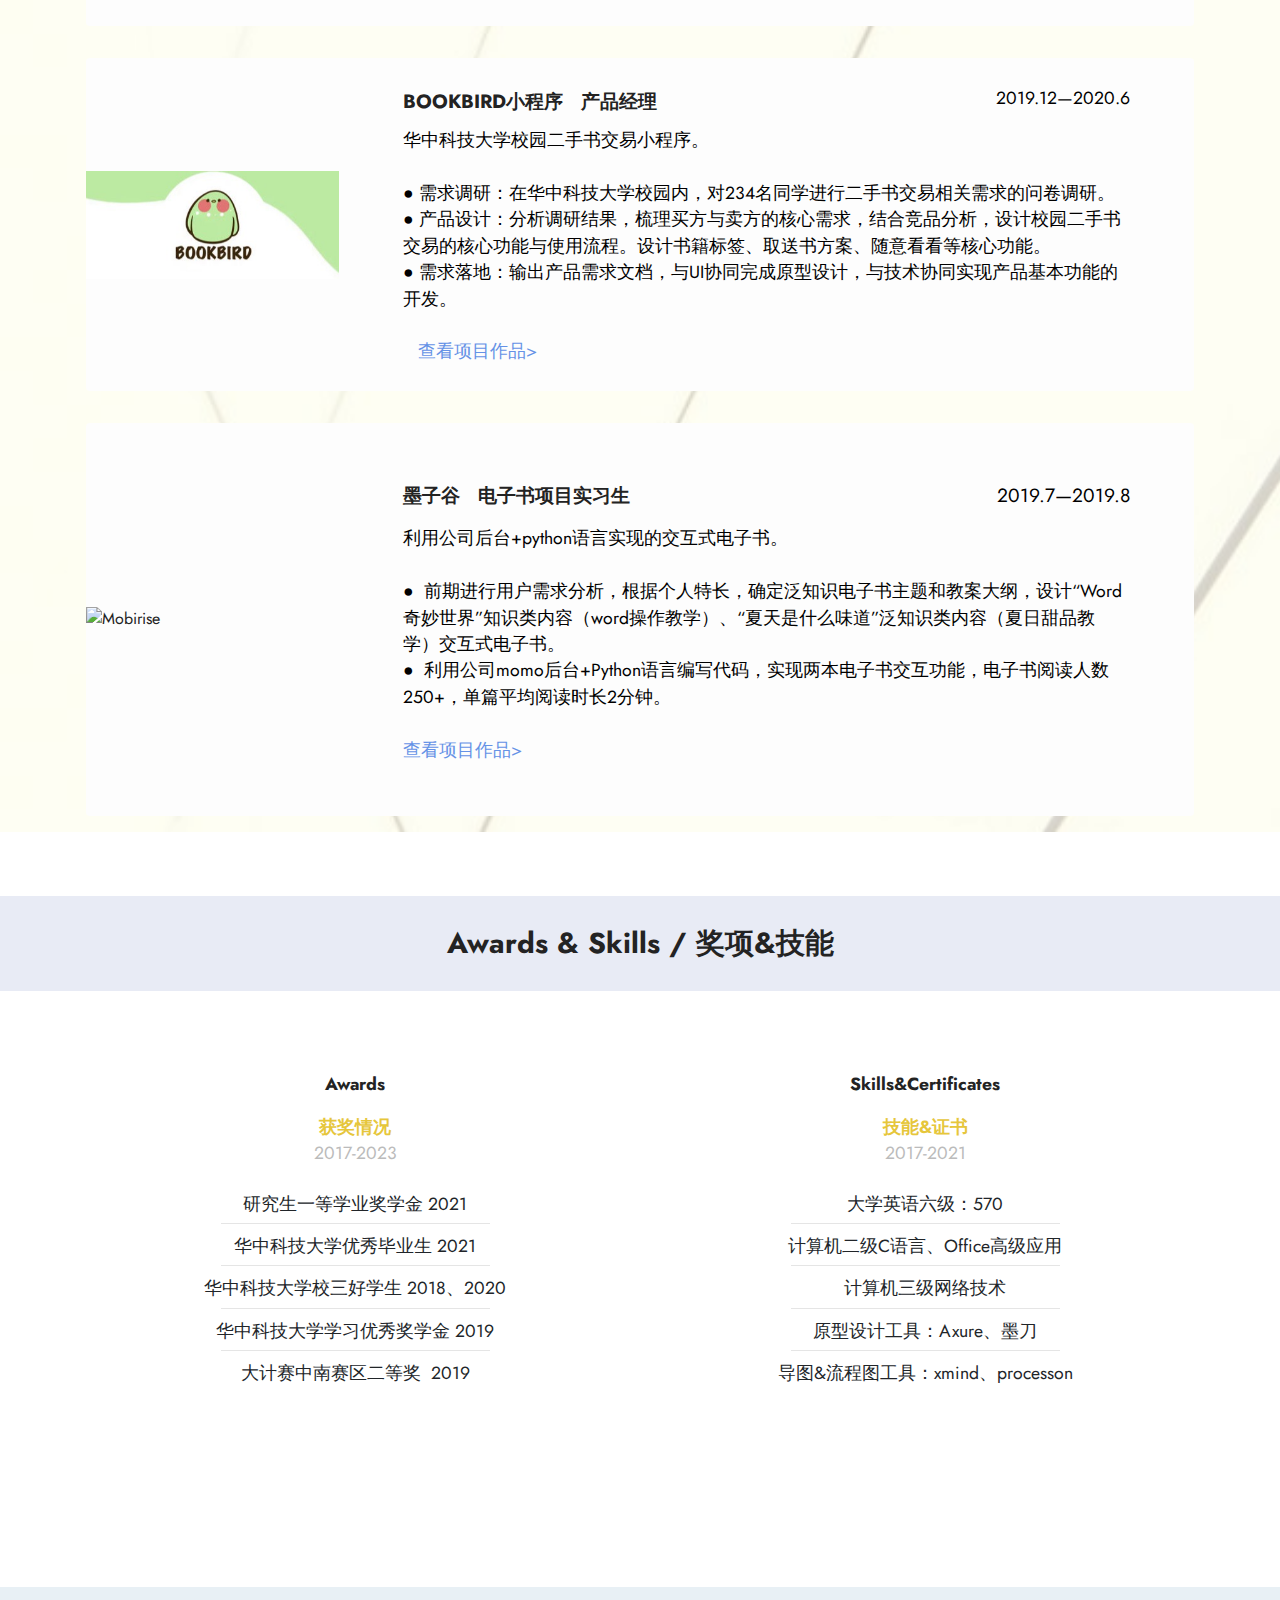
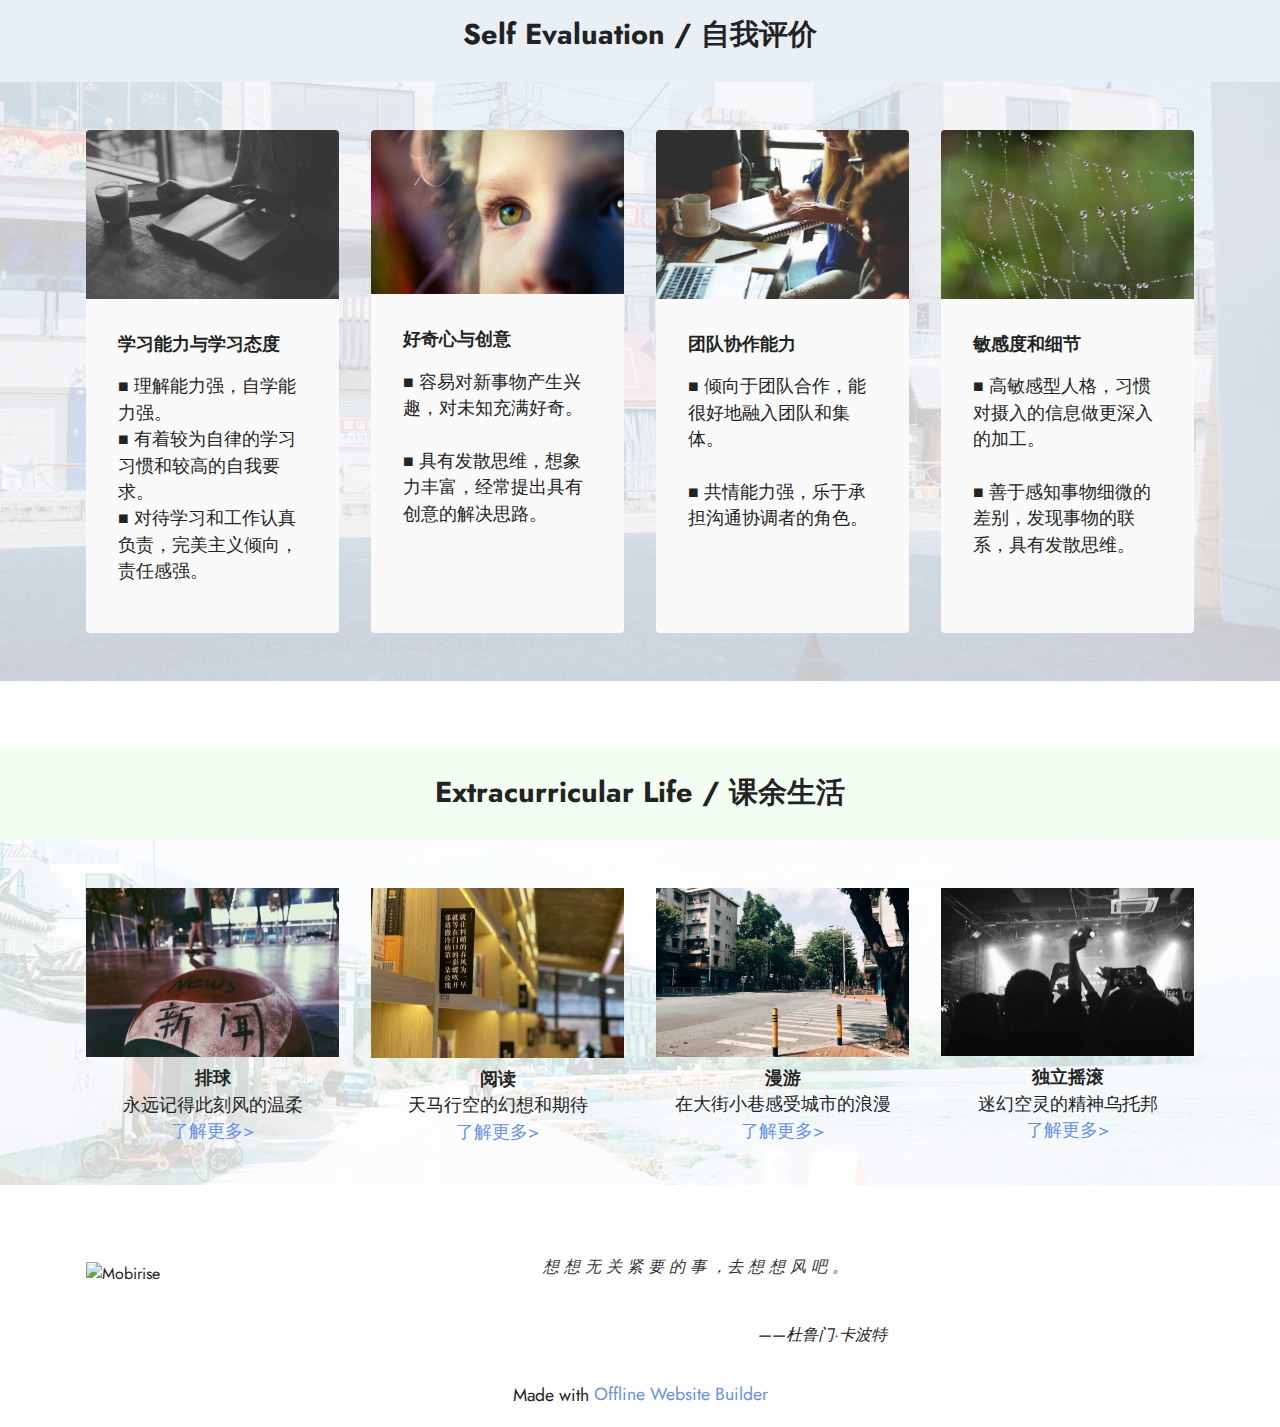
==== commit 6ab04e92: "Add files via upload" ====
--- a/index.html
+++ b/index.html
@@ -560,16 +560,16 @@
         <div class="row mbr-gallery mt-4">
             
             <div class="col-12 col-md-6 col-lg-3 item gallery-image active">
-                <div class="item-wrapper" data-toggle="modal" data-bs-toggle="modal" data-target="#tyWxW3XF5t-modal" data-bs-target="#tyWxW3XF5t-modal">
-                    <img class="w-100" src="assets/images/-20210223223539-506x379.jpeg" alt="" data-slide-to="0" data-bs-slide-to="0" data-target="#lb-tyWxW3XF5t" data-bs-target="#lb-tyWxW3XF5t">
+                <div class="item-wrapper" data-toggle="modal" data-bs-toggle="modal" data-target="#tyWC18G6to-modal" data-bs-target="#tyWC18G6to-modal">
+                    <img class="w-100" src="assets/images/-20210223223539-506x379.jpeg" alt="" data-slide-to="0" data-bs-slide-to="0" data-target="#lb-tyWC18G6to" data-bs-target="#lb-tyWC18G6to">
                     <div class="icon-wrapper">
                         <span class="mobi-mbri mobi-mbri-search mbr-iconfont mbr-iconfont-btn"></span>
                     </div>
                 </div>
                 <h6 class="mbr-item-subtitle mbr-fonts-style align-center mb-2 mt-2 display-7"><strong>排球</strong><br>永远记得此刻风的温柔<br><a href="page1.html#gallery1-16" class="text-primary">了解更多&gt;</a></h6>
             </div><div class="col-12 col-md-6 col-lg-3 item gallery-image active">
-                <div class="item-wrapper" data-toggle="modal" data-bs-toggle="modal" data-target="#tyWxW3XF5t-modal" data-bs-target="#tyWxW3XF5t-modal">
-                    <img class="w-100" src="assets/images/-20210223224505-506x380.jpeg" alt="" data-slide-to="1" data-bs-slide-to="1" data-target="#lb-tyWxW3XF5t" data-bs-target="#lb-tyWxW3XF5t">
+                <div class="item-wrapper" data-toggle="modal" data-bs-toggle="modal" data-target="#tyWC18G6to-modal" data-bs-target="#tyWC18G6to-modal">
+                    <img class="w-100" src="assets/images/-20210223224505-506x380.jpeg" alt="" data-slide-to="1" data-bs-slide-to="1" data-target="#lb-tyWC18G6to" data-bs-target="#lb-tyWC18G6to">
                     <div class="icon-wrapper">
                         <span class="mobi-mbri mobi-mbri-search mbr-iconfont mbr-iconfont-btn"></span>
                     </div>
@@ -577,8 +577,8 @@
                 <h6 class="mbr-item-subtitle mbr-fonts-style align-center mb-2 mt-2 display-7"><strong>阅读</strong><br>天马行空的幻想和期待<br><a href="page1.html#gallery1-16" class="text-primary">了解更多&gt;</a></h6>
             </div>
             <div class="col-12 col-md-6 col-lg-3 item gallery-image">
-                <div class="item-wrapper" data-toggle="modal" data-bs-toggle="modal" data-target="#tyWxW3XF5t-modal" data-bs-target="#tyWxW3XF5t-modal">
-                    <img class="w-100" src="assets/images/-20210223223621-506x337.jpg" alt="" data-slide-to="2" data-bs-slide-to="2" data-target="#lb-tyWxW3XF5t" data-bs-target="#lb-tyWxW3XF5t">
+                <div class="item-wrapper" data-toggle="modal" data-bs-toggle="modal" data-target="#tyWC18G6to-modal" data-bs-target="#tyWC18G6to-modal">
+                    <img class="w-100" src="assets/images/-20210223223621-506x337.jpg" alt="" data-slide-to="2" data-bs-slide-to="2" data-target="#lb-tyWC18G6to" data-bs-target="#lb-tyWC18G6to">
                     <div class="icon-wrapper">
                         <span class="mobi-mbri mobi-mbri-search mbr-iconfont mbr-iconfont-btn"></span>
                     </div>
@@ -586,8 +586,8 @@
                 <h6 class="mbr-item-subtitle mbr-fonts-style align-center mb-2 mt-2 display-7"><strong>
                     漫游</strong><br>在大街小巷感受城市的浪漫<br><a href="page1.html#gallery1-16" class="text-primary">了解更多&gt;</a></h6>
             </div><div class="col-12 col-md-6 col-lg-3 item gallery-image">
-                <div class="item-wrapper" data-toggle="modal" data-bs-toggle="modal" data-target="#tyWxW3XF5t-modal" data-bs-target="#tyWxW3XF5t-modal">
-                    <img class="w-100" src="assets/images/-20210223223613-506x379.jpeg" alt="" data-slide-to="3" data-bs-slide-to="3" data-target="#lb-tyWxW3XF5t" data-bs-target="#lb-tyWxW3XF5t">
+                <div class="item-wrapper" data-toggle="modal" data-bs-toggle="modal" data-target="#tyWC18G6to-modal" data-bs-target="#tyWC18G6to-modal">
+                    <img class="w-100" src="assets/images/-20210223223613-506x379.jpeg" alt="" data-slide-to="3" data-bs-slide-to="3" data-target="#lb-tyWC18G6to" data-bs-target="#lb-tyWC18G6to">
                     <div class="icon-wrapper">
                         <span class="mobi-mbri mobi-mbri-search mbr-iconfont mbr-iconfont-btn"></span>
                     </div>
@@ -597,11 +597,11 @@
             
         </div>
 
-        <div class="modal mbr-slider" tabindex="-1" role="dialog" aria-hidden="true" id="tyWxW3XF5t-modal">
+        <div class="modal mbr-slider" tabindex="-1" role="dialog" aria-hidden="true" id="tyWC18G6to-modal">
             <div class="modal-dialog" role="document">
                 <div class="modal-content">
                     <div class="modal-body">
-                        <div class="carousel slide" id="lb-tyWxW3XF5t" data-interval="5000" data-bs-interval="5000">
+                        <div class="carousel slide" id="lb-tyWC18G6to" data-interval="5000" data-bs-interval="5000">
                             <div class="carousel-inner">
                                 
                                 <div class="carousel-item active">
@@ -617,18 +617,18 @@
                                 
                             </div>
                             <ol class="carousel-indicators">
-                                <li data-slide-to="0" data-bs-slide-to="0" class="active" data-target="#lb-tyWxW3XF5t" data-bs-target="#lb-tyWxW3XF5t"></li><li data-slide-to="1" data-bs-slide-to="1" class="active" data-target="#lb-tyWxW3XF5t" data-bs-target="#lb-tyWxW3XF5t"></li>
-                                <li data-slide-to="2" data-bs-slide-to="2" data-target="#lb-tyWxW3XF5t" data-bs-target="#lb-tyWxW3XF5t"></li><li data-slide-to="3" data-bs-slide-to="3" data-target="#lb-tyWxW3XF5t" data-bs-target="#lb-tyWxW3XF5t"></li>
+                                <li data-slide-to="0" data-bs-slide-to="0" class="active" data-target="#lb-tyWC18G6to" data-bs-target="#lb-tyWC18G6to"></li><li data-slide-to="1" data-bs-slide-to="1" class="active" data-target="#lb-tyWC18G6to" data-bs-target="#lb-tyWC18G6to"></li>
+                                <li data-slide-to="2" data-bs-slide-to="2" data-target="#lb-tyWC18G6to" data-bs-target="#lb-tyWC18G6to"></li><li data-slide-to="3" data-bs-slide-to="3" data-target="#lb-tyWC18G6to" data-bs-target="#lb-tyWC18G6to"></li>
                                 
                                 
                             </ol>
                             <a role="button" href="" class="close" data-dismiss="modal" data-bs-dismiss="modal" aria-label="Close">
                             </a>
-                            <a class="carousel-control-prev carousel-control" role="button" data-slide="prev" data-bs-slide="prev" href="#lb-tyWxW3XF5t">
+                            <a class="carousel-control-prev carousel-control" role="button" data-slide="prev" data-bs-slide="prev" href="#lb-tyWC18G6to">
                                 <span class="mobi-mbri mobi-mbri-arrow-prev" aria-hidden="true"></span>
                                 <span class="sr-only visually-hidden">Previous</span>
                             </a>
-                            <a class="carousel-control-next carousel-control" role="button" data-slide="next" data-bs-slide="next" href="#lb-tyWxW3XF5t">
+                            <a class="carousel-control-next carousel-control" role="button" data-slide="next" data-bs-slide="next" href="#lb-tyWC18G6to">
                                 <span class="mobi-mbri mobi-mbri-arrow-next" aria-hidden="true"></span>
                                 <span class="sr-only visually-hidden">Next</span>
                             </a>
@@ -666,7 +666,7 @@
         
         
     </div>
-</section><section class="display-7" style="padding: 0;align-items: center;justify-content: center;flex-wrap: wrap;    align-content: center;display: flex;position: relative;height: 4rem;"><a href="https://mobiri.se/2371393" style="flex: 1 1;height: 4rem;position: absolute;width: 100%;z-index: 1;"><img alt="" style="height: 4rem;" src="[data-uri]"></a><p style="margin: 0;text-align: center;" class="display-7">Made with &#8204;</p><a style="z-index:1" href="https://mobirise.com/html-builder.html">HTML Builder</a></section><script src="assets/bootstrap/js/bootstrap.bundle.min.js"></script>  <script src="assets/parallax/jarallax.js"></script>  <script src="assets/smoothscroll/smooth-scroll.js"></script>  <script src="assets/ytplayer/index.js"></script>  <script src="assets/dropdown/js/navbar-dropdown.js"></script>  <script src="assets/theme/js/script.js"></script>  
+</section><section class="display-7" style="padding: 0;align-items: center;justify-content: center;flex-wrap: wrap;    align-content: center;display: flex;position: relative;height: 4rem;"><a href="https://mobiri.se/2371393" style="flex: 1 1;height: 4rem;position: absolute;width: 100%;z-index: 1;"><img alt="" style="height: 4rem;" src="[data-uri]"></a><p style="margin: 0;text-align: center;" class="display-7">Made with &#8204;</p><a style="z-index:1" href="https://mobirise.com/offline-website-builder.html">Offline Website Builder</a></section><script src="assets/bootstrap/js/bootstrap.bundle.min.js"></script>  <script src="assets/parallax/jarallax.js"></script>  <script src="assets/smoothscroll/smooth-scroll.js"></script>  <script src="assets/ytplayer/index.js"></script>  <script src="assets/dropdown/js/navbar-dropdown.js"></script>  <script src="assets/theme/js/script.js"></script>  
   
   
 </body>
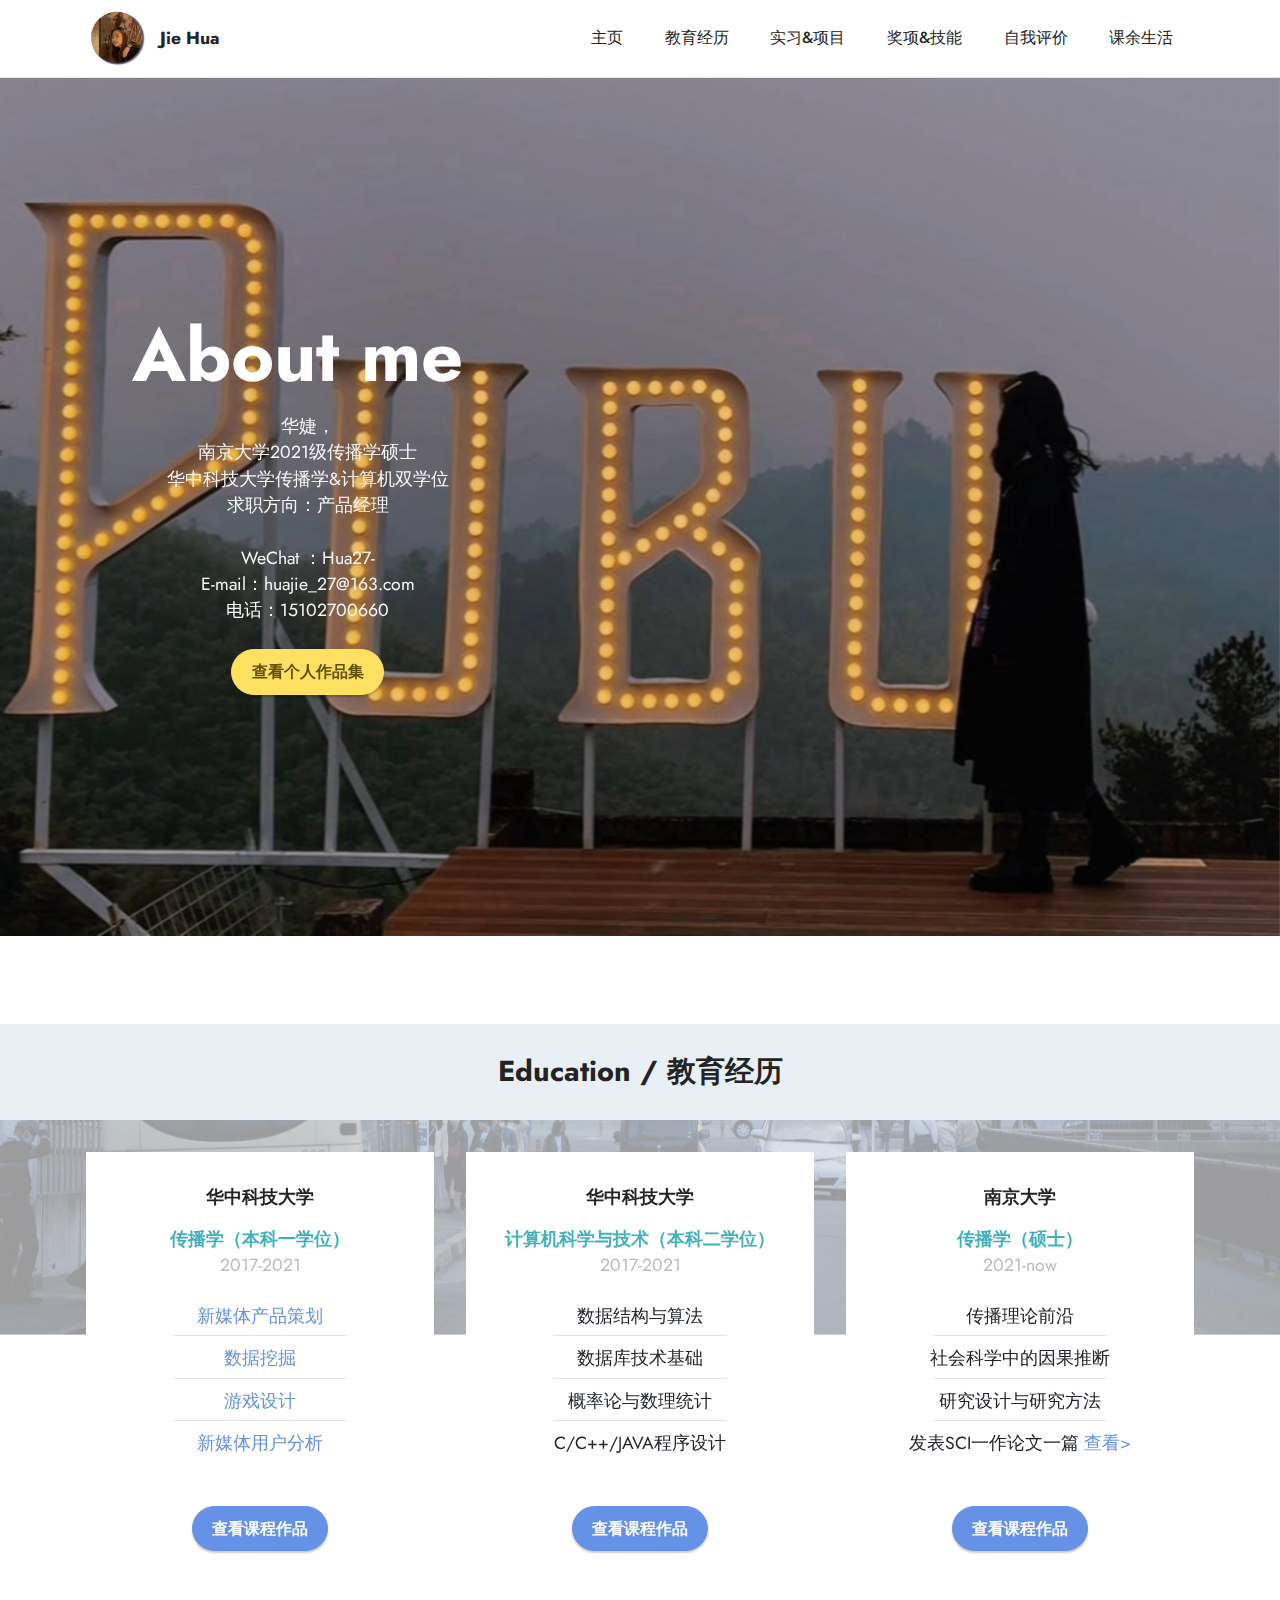
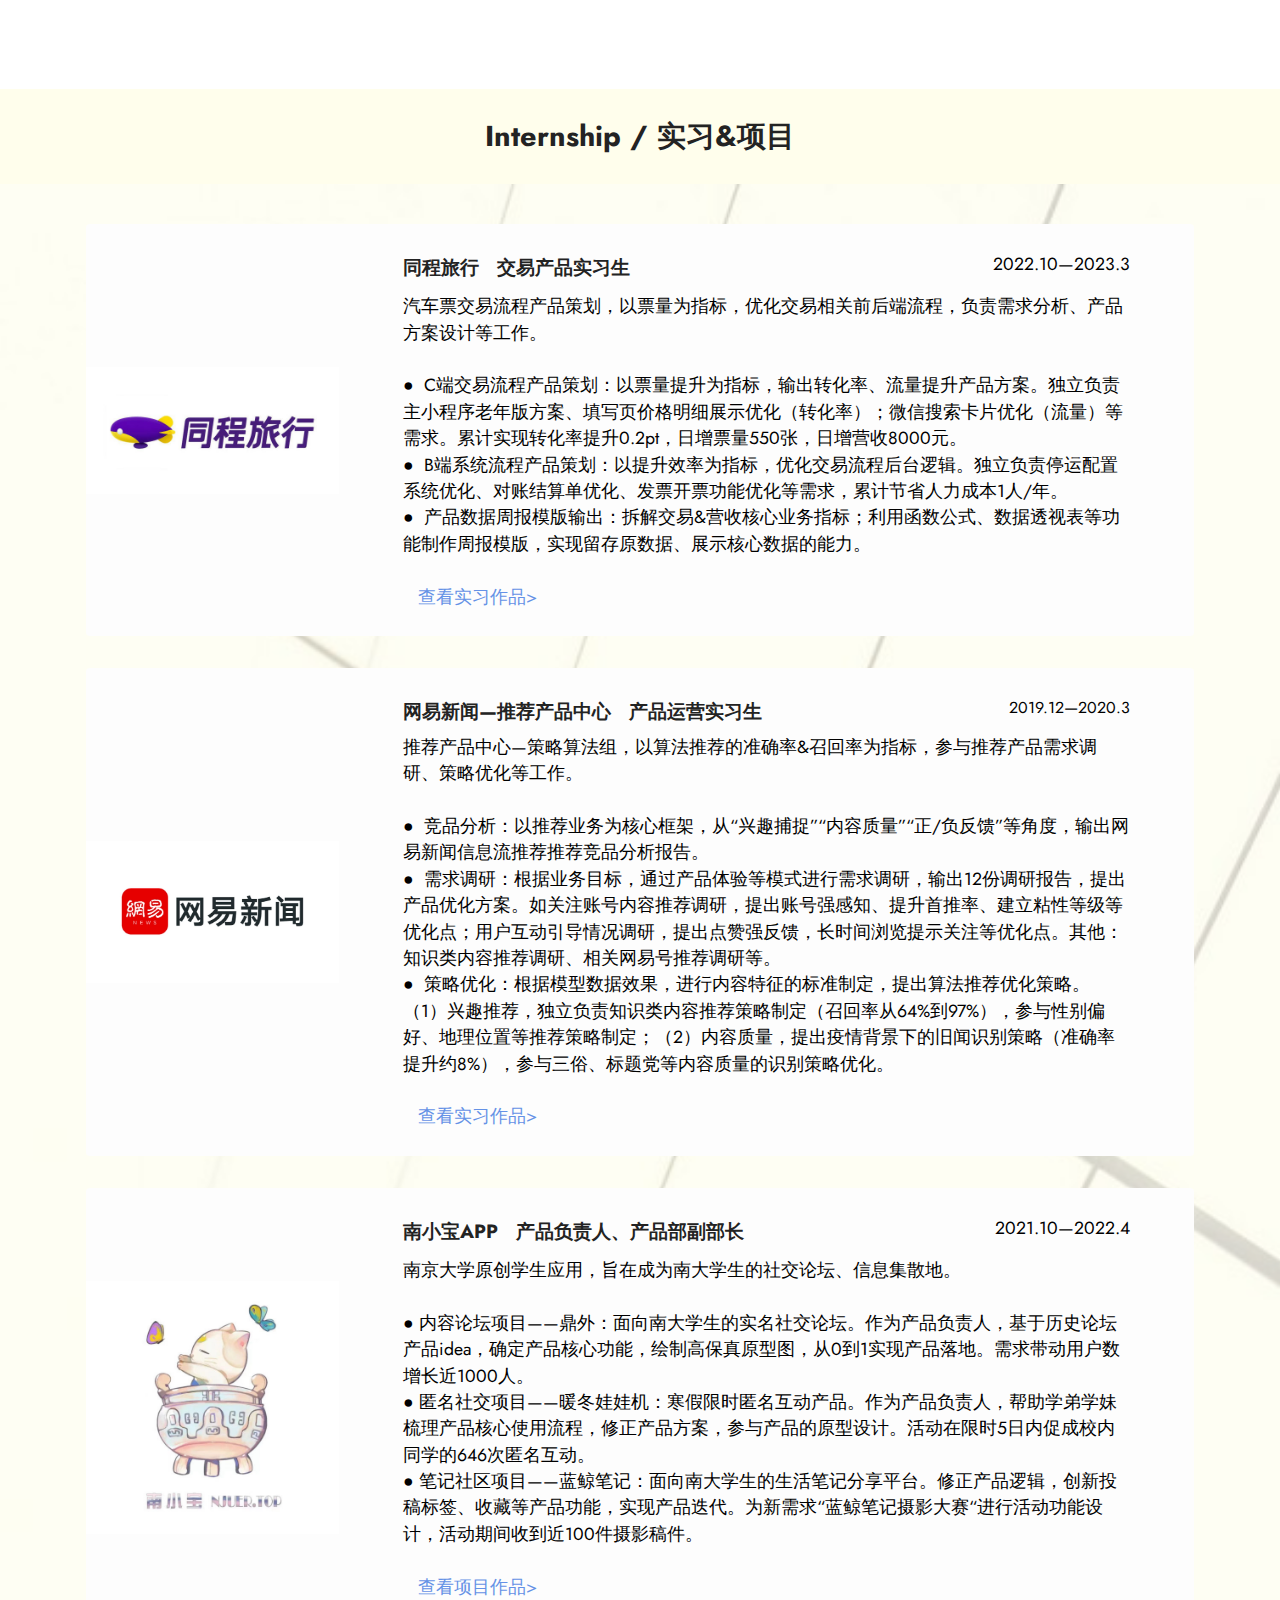
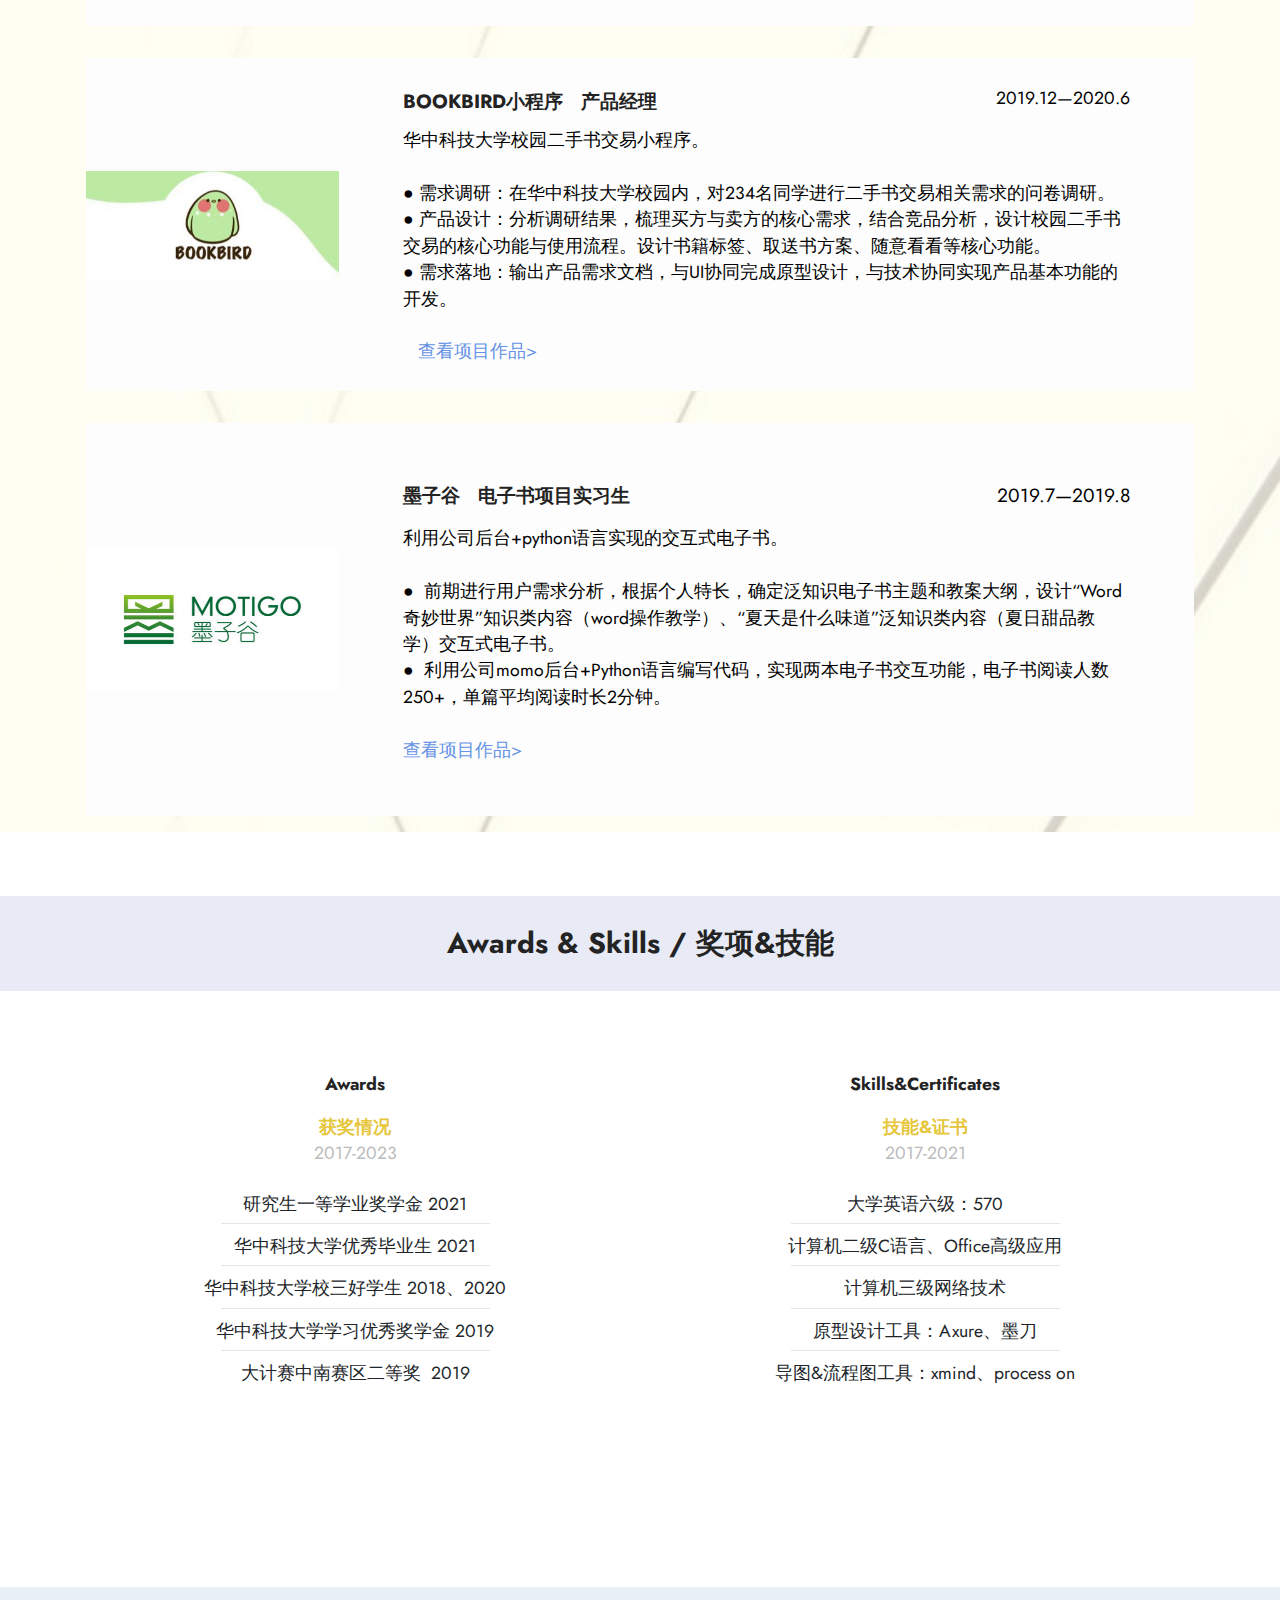
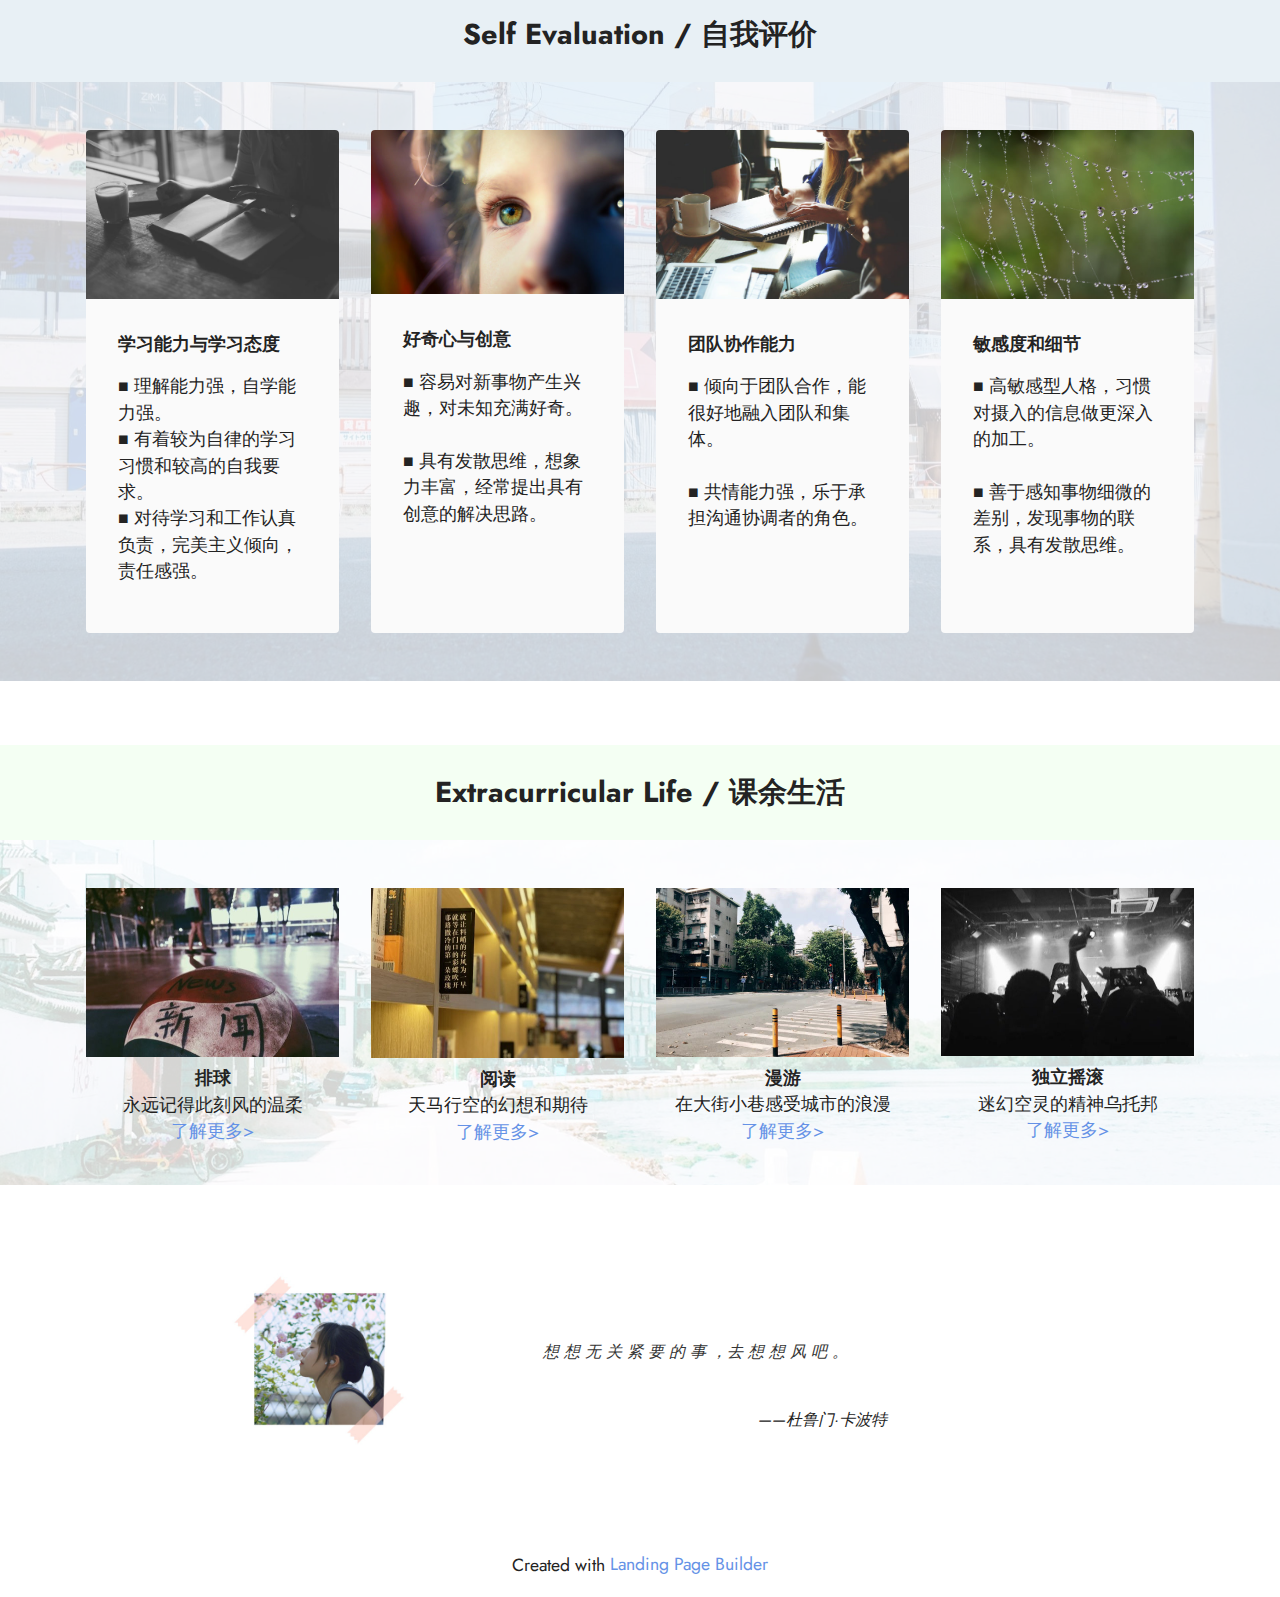
==== commit f5757144: "Add files via upload" ====
--- a/index.html
+++ b/index.html
@@ -251,7 +251,7 @@
                                 <div class="col-12">
                                     <div class="top-line">
                                         <h4 class="card-title mbr-fonts-style display-5"><strong><br>网易新闻—推荐产品中心&nbsp; &nbsp;产品运营实习生</strong><br></h4>
-                                        <p class="cost mbr-fonts-style display-7"></p><p></p><p><br><br>2019.7—2019.8</p>
+                                        <p class="cost mbr-fonts-style display-7"></p><p></p><p><br><br>2019.12—2020.3</p>
                                     </div>
                                 </div>
                                 <div class="col-12">
@@ -420,7 +420,7 @@
                     <div class="plan-body">
                         <div class="plan-list mb-4">
                             <ul class="list-group mbr-fonts-style list-group-flush display-7">
-                                <li class="list-group-item">大学英语六级：570</li><li class="list-group-item">计算机二级C语言、Office高级应用</li><li class="list-group-item">计算机三级网络技术</li><li class="list-group-item">原型设计工具：Axure、墨刀</li><li class="list-group-item">导图&amp;流程图工具：xmind、processon</li>
+                                <li class="list-group-item">大学英语六级：570</li><li class="list-group-item">计算机二级C语言、Office高级应用</li><li class="list-group-item">计算机三级网络技术</li><li class="list-group-item">原型设计工具：Axure、墨刀</li><li class="list-group-item">导图&amp;流程图工具：xmind、process on</li>
                             </ul>
                         </div>
                         
@@ -560,16 +560,16 @@
         <div class="row mbr-gallery mt-4">
             
             <div class="col-12 col-md-6 col-lg-3 item gallery-image active">
-                <div class="item-wrapper" data-toggle="modal" data-bs-toggle="modal" data-target="#tyWC18G6to-modal" data-bs-target="#tyWC18G6to-modal">
-                    <img class="w-100" src="assets/images/-20210223223539-506x379.jpeg" alt="" data-slide-to="0" data-bs-slide-to="0" data-target="#lb-tyWC18G6to" data-bs-target="#lb-tyWC18G6to">
+                <div class="item-wrapper" data-toggle="modal" data-bs-toggle="modal" data-target="#tzRq0cMRHm-modal" data-bs-target="#tzRq0cMRHm-modal">
+                    <img class="w-100" src="assets/images/-20210223223539-506x379.jpeg" alt="" data-slide-to="0" data-bs-slide-to="0" data-target="#lb-tzRq0cMRHm" data-bs-target="#lb-tzRq0cMRHm">
                     <div class="icon-wrapper">
                         <span class="mobi-mbri mobi-mbri-search mbr-iconfont mbr-iconfont-btn"></span>
                     </div>
                 </div>
                 <h6 class="mbr-item-subtitle mbr-fonts-style align-center mb-2 mt-2 display-7"><strong>排球</strong><br>永远记得此刻风的温柔<br><a href="page1.html#gallery1-16" class="text-primary">了解更多&gt;</a></h6>
             </div><div class="col-12 col-md-6 col-lg-3 item gallery-image active">
-                <div class="item-wrapper" data-toggle="modal" data-bs-toggle="modal" data-target="#tyWC18G6to-modal" data-bs-target="#tyWC18G6to-modal">
-                    <img class="w-100" src="assets/images/-20210223224505-506x380.jpeg" alt="" data-slide-to="1" data-bs-slide-to="1" data-target="#lb-tyWC18G6to" data-bs-target="#lb-tyWC18G6to">
+                <div class="item-wrapper" data-toggle="modal" data-bs-toggle="modal" data-target="#tzRq0cMRHm-modal" data-bs-target="#tzRq0cMRHm-modal">
+                    <img class="w-100" src="assets/images/-20210223224505-506x380.jpeg" alt="" data-slide-to="1" data-bs-slide-to="1" data-target="#lb-tzRq0cMRHm" data-bs-target="#lb-tzRq0cMRHm">
                     <div class="icon-wrapper">
                         <span class="mobi-mbri mobi-mbri-search mbr-iconfont mbr-iconfont-btn"></span>
                     </div>
@@ -577,8 +577,8 @@
                 <h6 class="mbr-item-subtitle mbr-fonts-style align-center mb-2 mt-2 display-7"><strong>阅读</strong><br>天马行空的幻想和期待<br><a href="page1.html#gallery1-16" class="text-primary">了解更多&gt;</a></h6>
             </div>
             <div class="col-12 col-md-6 col-lg-3 item gallery-image">
-                <div class="item-wrapper" data-toggle="modal" data-bs-toggle="modal" data-target="#tyWC18G6to-modal" data-bs-target="#tyWC18G6to-modal">
-                    <img class="w-100" src="assets/images/-20210223223621-506x337.jpg" alt="" data-slide-to="2" data-bs-slide-to="2" data-target="#lb-tyWC18G6to" data-bs-target="#lb-tyWC18G6to">
+                <div class="item-wrapper" data-toggle="modal" data-bs-toggle="modal" data-target="#tzRq0cMRHm-modal" data-bs-target="#tzRq0cMRHm-modal">
+                    <img class="w-100" src="assets/images/-20210223223621-506x337.jpg" alt="" data-slide-to="2" data-bs-slide-to="2" data-target="#lb-tzRq0cMRHm" data-bs-target="#lb-tzRq0cMRHm">
                     <div class="icon-wrapper">
                         <span class="mobi-mbri mobi-mbri-search mbr-iconfont mbr-iconfont-btn"></span>
                     </div>
@@ -586,8 +586,8 @@
                 <h6 class="mbr-item-subtitle mbr-fonts-style align-center mb-2 mt-2 display-7"><strong>
                     漫游</strong><br>在大街小巷感受城市的浪漫<br><a href="page1.html#gallery1-16" class="text-primary">了解更多&gt;</a></h6>
             </div><div class="col-12 col-md-6 col-lg-3 item gallery-image">
-                <div class="item-wrapper" data-toggle="modal" data-bs-toggle="modal" data-target="#tyWC18G6to-modal" data-bs-target="#tyWC18G6to-modal">
-                    <img class="w-100" src="assets/images/-20210223223613-506x379.jpeg" alt="" data-slide-to="3" data-bs-slide-to="3" data-target="#lb-tyWC18G6to" data-bs-target="#lb-tyWC18G6to">
+                <div class="item-wrapper" data-toggle="modal" data-bs-toggle="modal" data-target="#tzRq0cMRHm-modal" data-bs-target="#tzRq0cMRHm-modal">
+                    <img class="w-100" src="assets/images/-20210223223613-506x379.jpeg" alt="" data-slide-to="3" data-bs-slide-to="3" data-target="#lb-tzRq0cMRHm" data-bs-target="#lb-tzRq0cMRHm">
                     <div class="icon-wrapper">
                         <span class="mobi-mbri mobi-mbri-search mbr-iconfont mbr-iconfont-btn"></span>
                     </div>
@@ -597,11 +597,11 @@
             
         </div>
 
-        <div class="modal mbr-slider" tabindex="-1" role="dialog" aria-hidden="true" id="tyWC18G6to-modal">
+        <div class="modal mbr-slider" tabindex="-1" role="dialog" aria-hidden="true" id="tzRq0cMRHm-modal">
             <div class="modal-dialog" role="document">
                 <div class="modal-content">
                     <div class="modal-body">
-                        <div class="carousel slide" id="lb-tyWC18G6to" data-interval="5000" data-bs-interval="5000">
+                        <div class="carousel slide" id="lb-tzRq0cMRHm" data-interval="5000" data-bs-interval="5000">
                             <div class="carousel-inner">
                                 
                                 <div class="carousel-item active">
@@ -617,18 +617,18 @@
                                 
                             </div>
                             <ol class="carousel-indicators">
-                                <li data-slide-to="0" data-bs-slide-to="0" class="active" data-target="#lb-tyWC18G6to" data-bs-target="#lb-tyWC18G6to"></li><li data-slide-to="1" data-bs-slide-to="1" class="active" data-target="#lb-tyWC18G6to" data-bs-target="#lb-tyWC18G6to"></li>
-                                <li data-slide-to="2" data-bs-slide-to="2" data-target="#lb-tyWC18G6to" data-bs-target="#lb-tyWC18G6to"></li><li data-slide-to="3" data-bs-slide-to="3" data-target="#lb-tyWC18G6to" data-bs-target="#lb-tyWC18G6to"></li>
+                                <li data-slide-to="0" data-bs-slide-to="0" class="active" data-target="#lb-tzRq0cMRHm" data-bs-target="#lb-tzRq0cMRHm"></li><li data-slide-to="1" data-bs-slide-to="1" class="active" data-target="#lb-tzRq0cMRHm" data-bs-target="#lb-tzRq0cMRHm"></li>
+                                <li data-slide-to="2" data-bs-slide-to="2" data-target="#lb-tzRq0cMRHm" data-bs-target="#lb-tzRq0cMRHm"></li><li data-slide-to="3" data-bs-slide-to="3" data-target="#lb-tzRq0cMRHm" data-bs-target="#lb-tzRq0cMRHm"></li>
                                 
                                 
                             </ol>
                             <a role="button" href="" class="close" data-dismiss="modal" data-bs-dismiss="modal" aria-label="Close">
                             </a>
-                            <a class="carousel-control-prev carousel-control" role="button" data-slide="prev" data-bs-slide="prev" href="#lb-tyWC18G6to">
+                            <a class="carousel-control-prev carousel-control" role="button" data-slide="prev" data-bs-slide="prev" href="#lb-tzRq0cMRHm">
                                 <span class="mobi-mbri mobi-mbri-arrow-prev" aria-hidden="true"></span>
                                 <span class="sr-only visually-hidden">Previous</span>
                             </a>
-                            <a class="carousel-control-next carousel-control" role="button" data-slide="next" data-bs-slide="next" href="#lb-tyWC18G6to">
+                            <a class="carousel-control-next carousel-control" role="button" data-slide="next" data-bs-slide="next" href="#lb-tzRq0cMRHm">
                                 <span class="mobi-mbri mobi-mbri-arrow-next" aria-hidden="true"></span>
                                 <span class="sr-only visually-hidden">Next</span>
                             </a>
@@ -666,7 +666,7 @@
         
         
     </div>
-</section><section class="display-7" style="padding: 0;align-items: center;justify-content: center;flex-wrap: wrap;    align-content: center;display: flex;position: relative;height: 4rem;"><a href="https://mobiri.se/2371393" style="flex: 1 1;height: 4rem;position: absolute;width: 100%;z-index: 1;"><img alt="" style="height: 4rem;" src="[data-uri]"></a><p style="margin: 0;text-align: center;" class="display-7">Made with &#8204;</p><a style="z-index:1" href="https://mobirise.com/offline-website-builder.html">Offline Website Builder</a></section><script src="assets/bootstrap/js/bootstrap.bundle.min.js"></script>  <script src="assets/parallax/jarallax.js"></script>  <script src="assets/smoothscroll/smooth-scroll.js"></script>  <script src="assets/ytplayer/index.js"></script>  <script src="assets/dropdown/js/navbar-dropdown.js"></script>  <script src="assets/theme/js/script.js"></script>  
+</section><section class="display-7" style="padding: 0;align-items: center;justify-content: center;flex-wrap: wrap;    align-content: center;display: flex;position: relative;height: 4rem;"><a href="https://mobiri.se/2371393" style="flex: 1 1;height: 4rem;position: absolute;width: 100%;z-index: 1;"><img alt="" style="height: 4rem;" src="[data-uri]"></a><p style="margin: 0;text-align: center;" class="display-7">Created with &#8204;</p><a style="z-index:1" href="https://mobirise.com/builder/landing-page-builder.html">Landing Page Builder</a></section><script src="assets/bootstrap/js/bootstrap.bundle.min.js"></script>  <script src="assets/parallax/jarallax.js"></script>  <script src="assets/smoothscroll/smooth-scroll.js"></script>  <script src="assets/ytplayer/index.js"></script>  <script src="assets/dropdown/js/navbar-dropdown.js"></script>  <script src="assets/theme/js/script.js"></script>  
   
   
 </body>
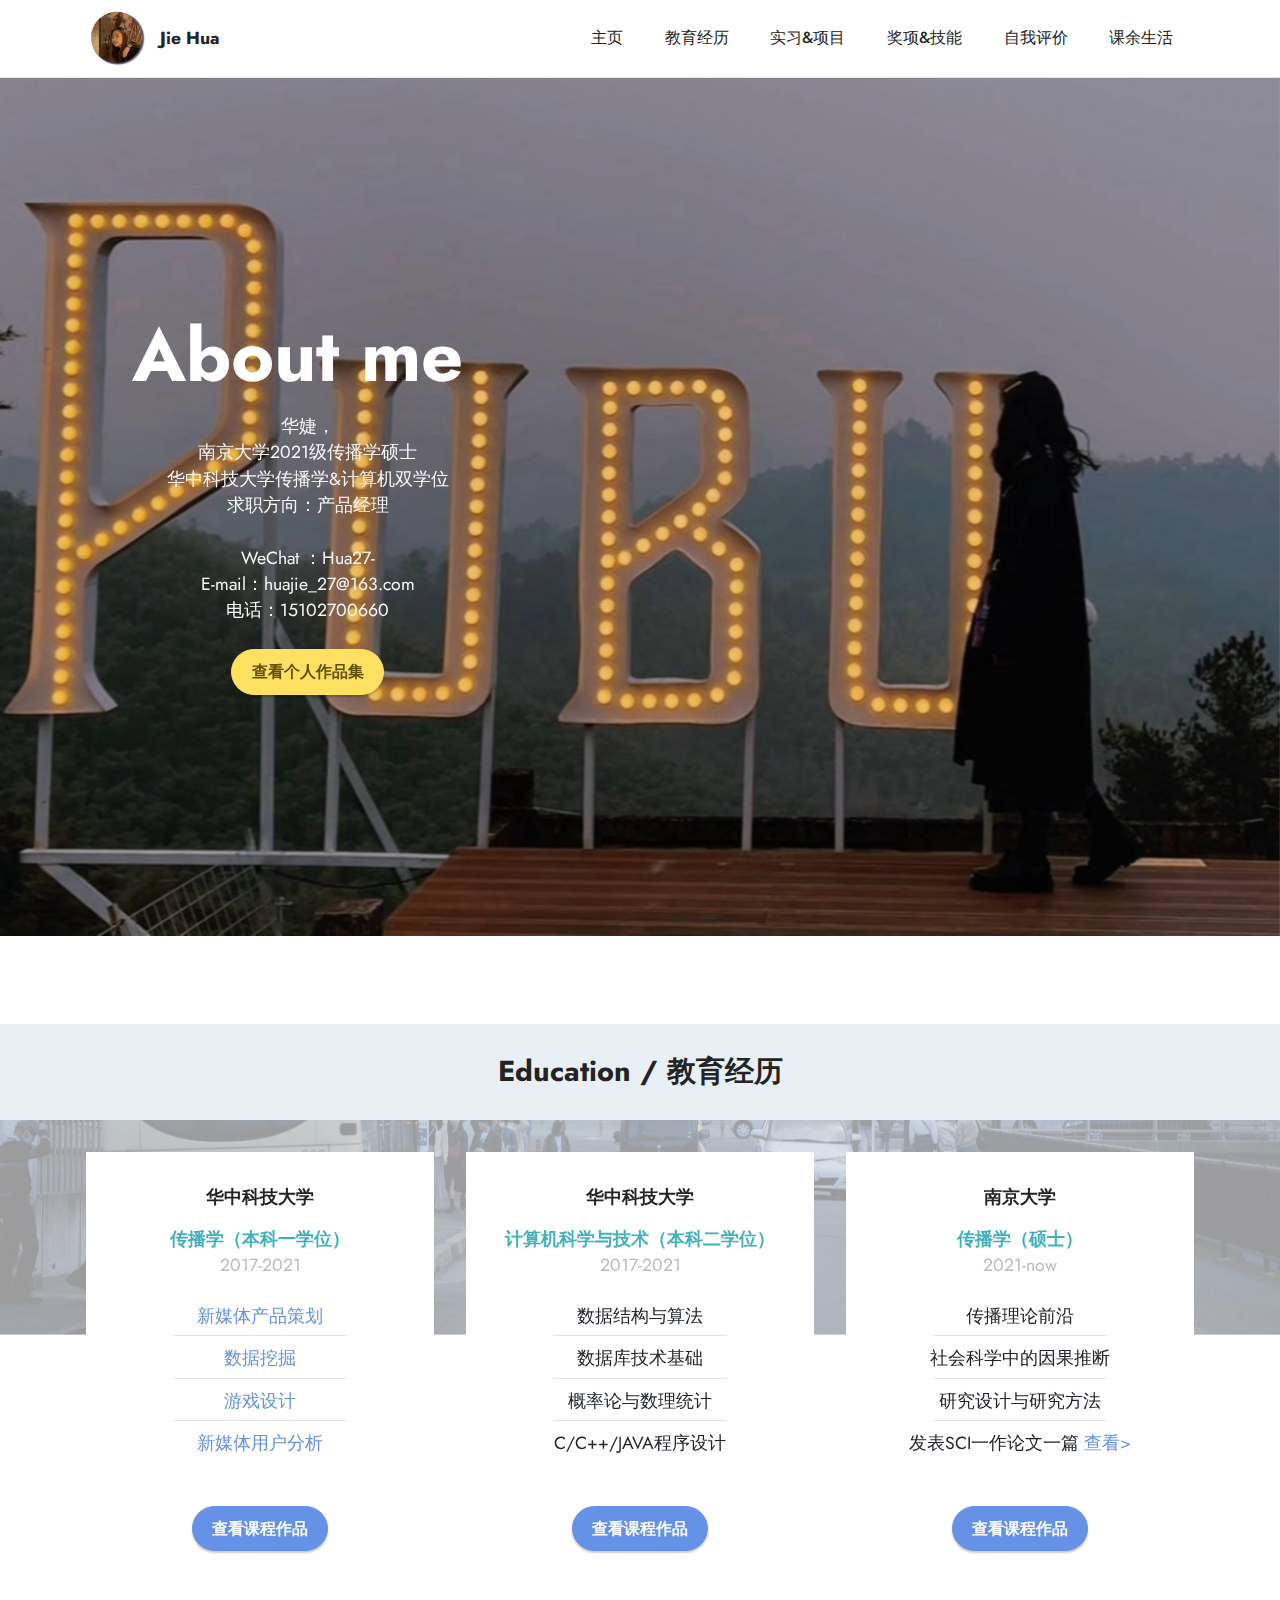
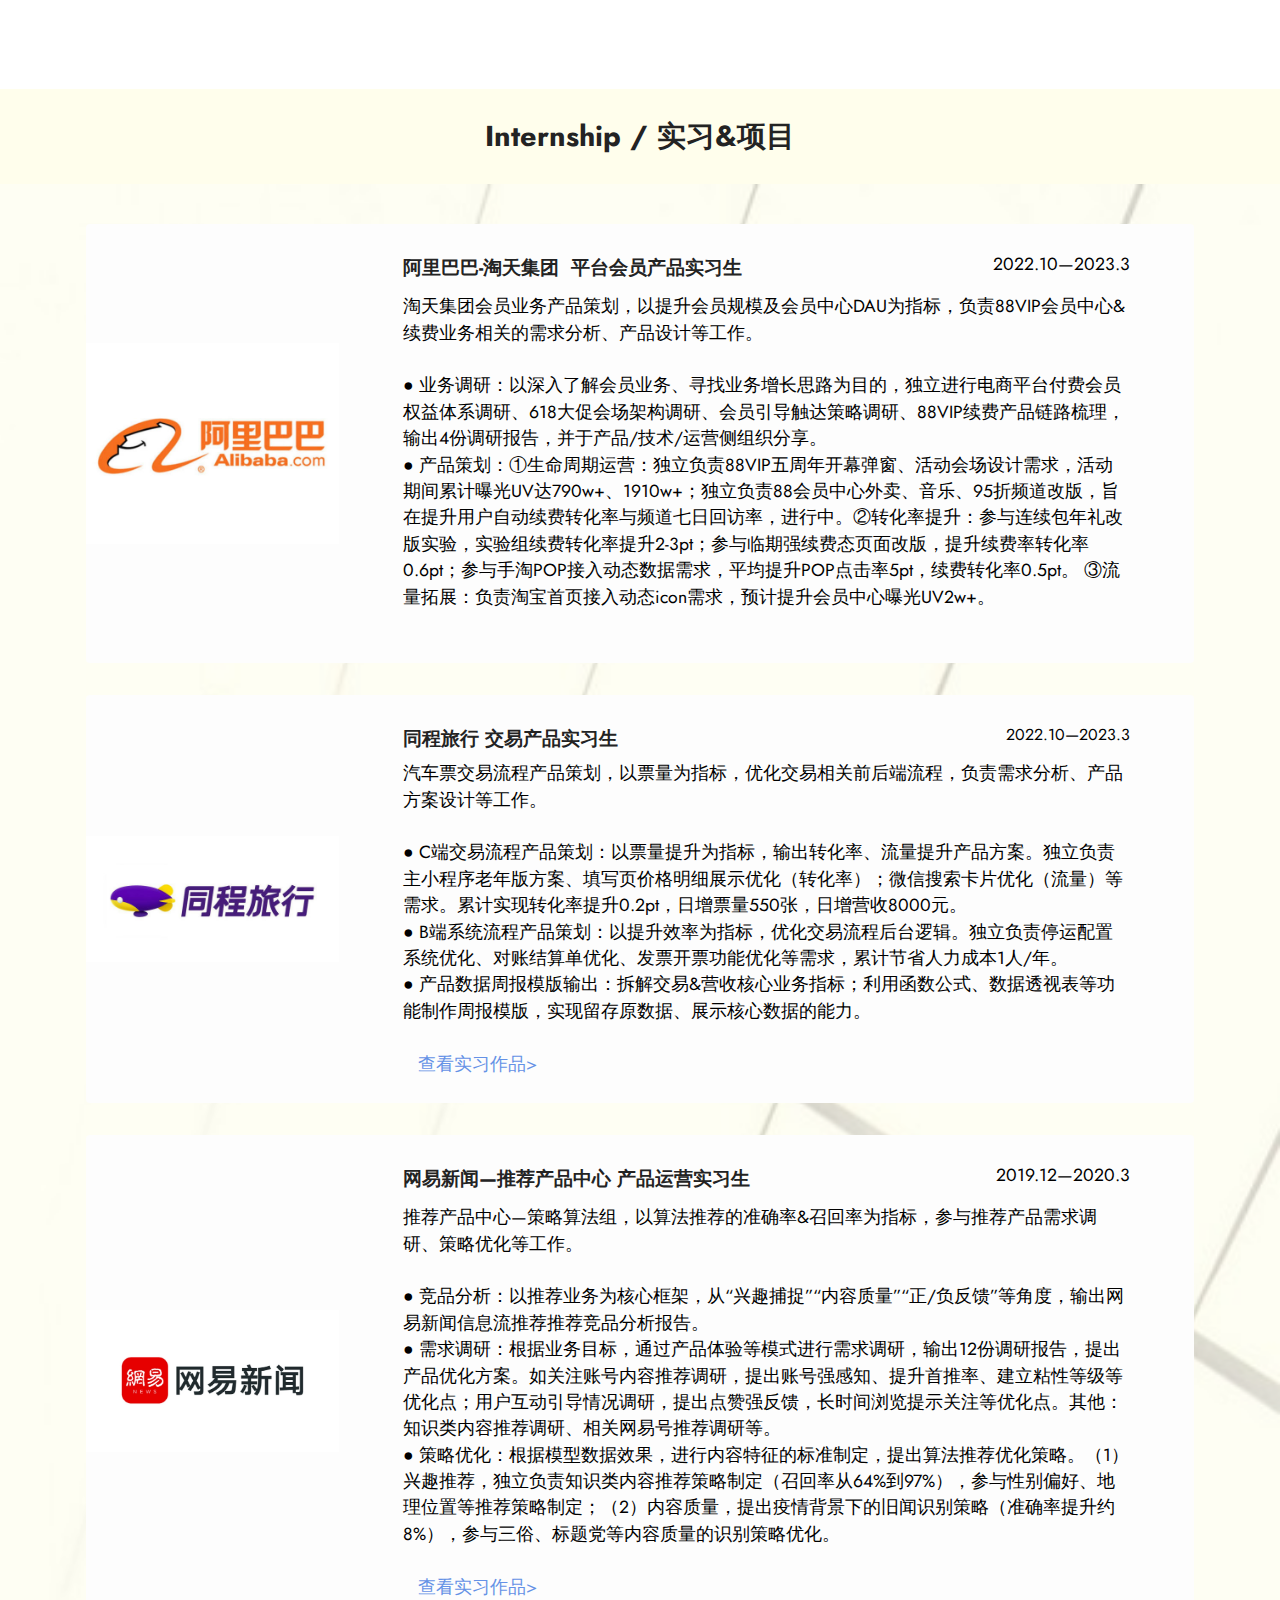
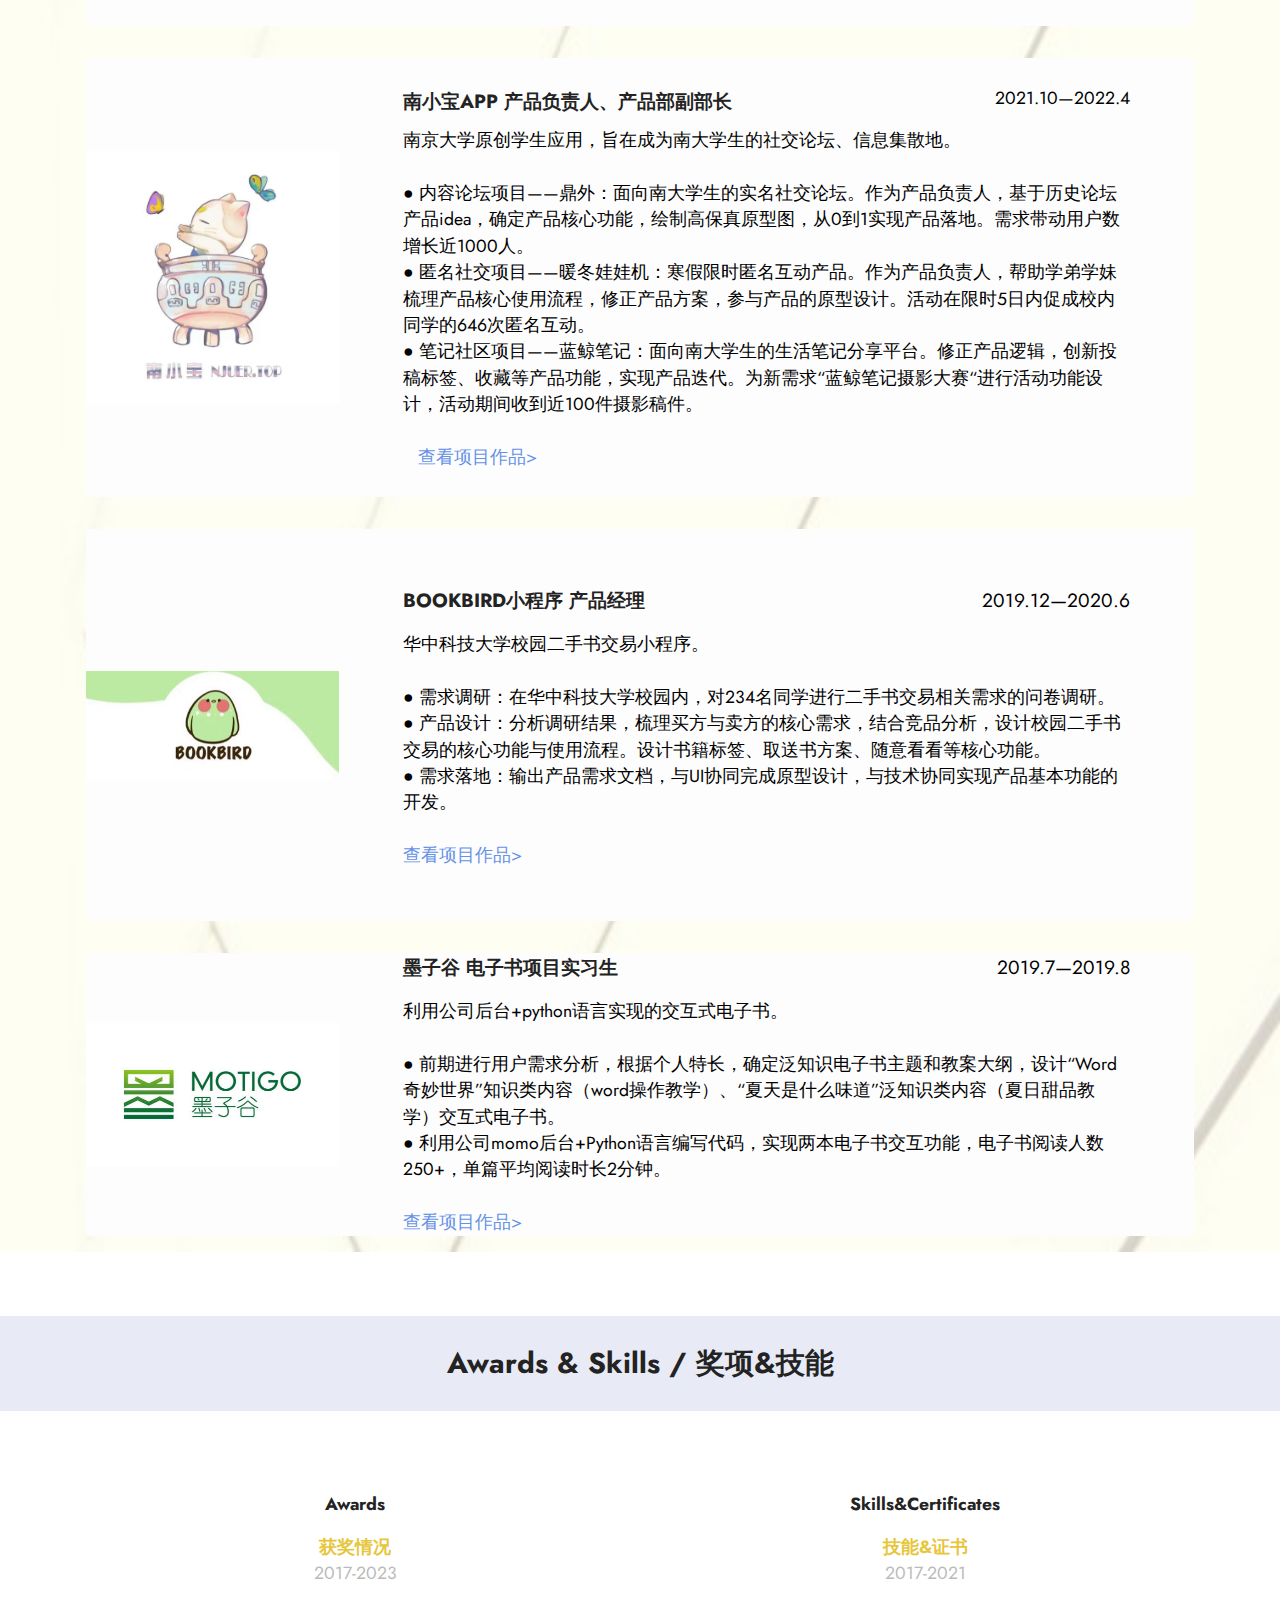
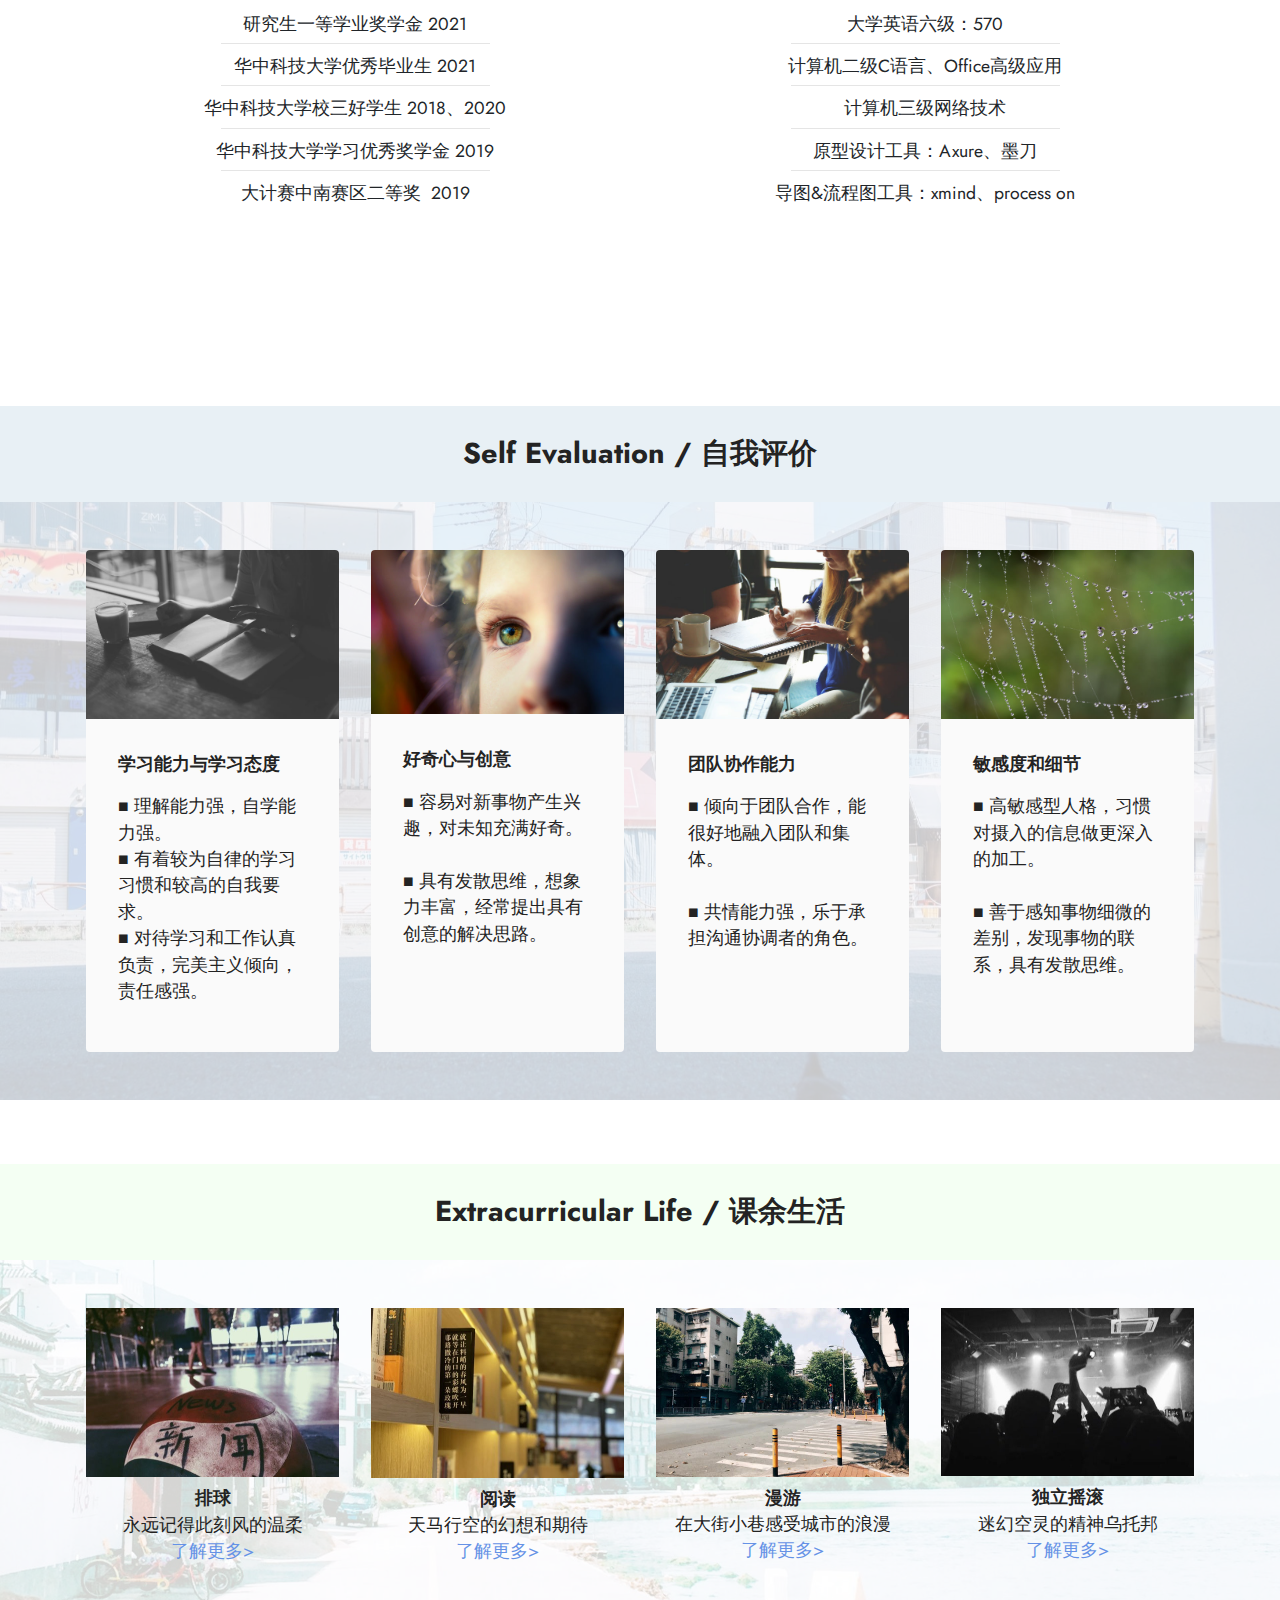
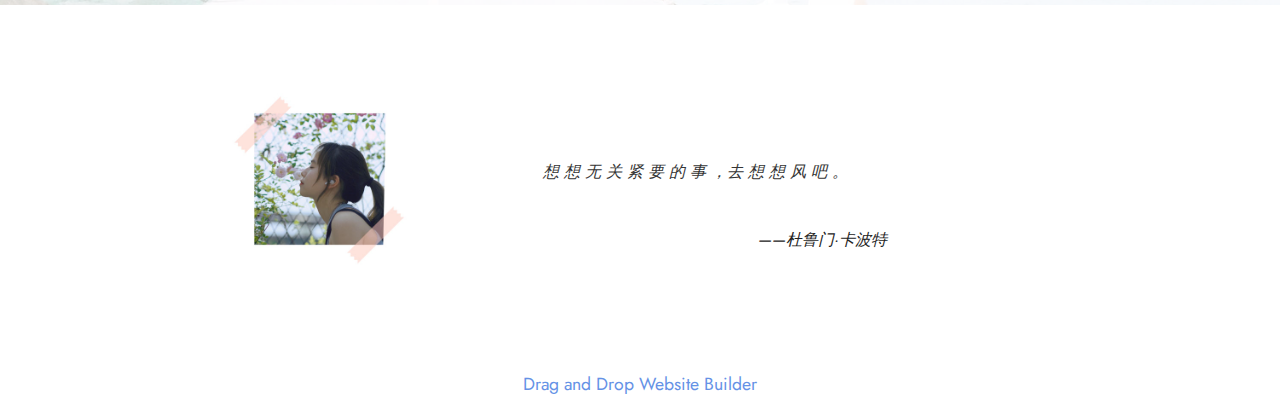
==== commit 52315d96: "Add files via upload" ====
--- a/index.html
+++ b/index.html
@@ -214,7 +214,7 @@
                 <div class="row align-items-center">
                     <div class="col-12 col-md-3">
                         <div class="image-wrapper">
-                            <img src="assets/images/24f110fe47caecbe3f44b2973f26892d-596x298.jpg" alt="Mobirise" title="">
+                            <img src="assets/images/3de8ed857691a93fdc05f63fe7a4eb68-596x472.jpg" alt="Mobirise" title="">
                         </div>
                     </div>
                     <div class="col-12 col-md">
@@ -222,13 +222,41 @@
                             <div class="row">
                                 <div class="col-12">
                                     <div class="top-line">
-                                        <h4 class="card-title mbr-fonts-style display-5"><strong><br></strong><strong>同程旅行&nbsp; &nbsp;交易产品实习生</strong></h4>
+                                        <h4 class="card-title mbr-fonts-style display-5"><strong><br></strong><strong>阿里巴巴-淘天集团&nbsp; 平台会员产品实习生</strong></h4>
                                         <p class="cost mbr-fonts-style display-7">&nbsp;<br>2022.10—2023.3<br></p>
                                     </div>
                                 </div>
                                 <div class="col-12">
                                     <div class="bottom-line">
-                                        <p class="mbr-text mbr-fonts-style m-0 display-7">汽车票交易流程产品策划，以票量为指标，优化交易相关前后端流程，负责需求分析、产品方案设计等工作。<br><br>●&nbsp; C端交易流程产品策划：以票量提升为指标，输出转化率、流量提升产品方案。独立负责主小程序老年版方案、填写页价格明细展示优化（转化率）；微信搜索卡片优化（流量）等需求。累计实现转化率提升0.2pt，日增票量550张，日增营收8000元。<br>●&nbsp; B端系统流程产品策划：以提升效率为指标，优化交易流程后台逻辑。独立负责停运配置系统优化、对账结算单优化、发票开票功能优化等需求，累计节省人力成本1人/年。<br>●&nbsp; 产品数据周报模版输出：拆解交易&amp;营收核心业务指标；利用函数公式、数据透视表等功能制作周报模版，实现留存原数据、展示核心数据的能力。<br><br>&nbsp; &nbsp;<a href="page1.html#content4-4d" class="text-primary">查看实习作品&gt;</a><br><br></p>
+                                        <p class="mbr-text mbr-fonts-style m-0 display-7">淘天集团会员业务产品策划，以提升会员规模及会员中心DAU为指标，负责88VIP会员中心&amp;续费业务相关的需求分析、产品设计等工作。<br><br>● 业务调研：以深入了解会员业务、寻找业务增长思路为目的，独立进行电商平台付费会员权益体系调研、618大促会场架构调研、会员引导触达策略调研、88VIP续费产品链路梳理，输出4份调研报告，并于产品/技术/运营侧组织分享。<br>● 产品策划：①生命周期运营：独立负责88VIP五周年开幕弹窗、活动会场设计需求，活动期间累计曝光UV达790w+、1910w+；独立负责88会员中心外卖、音乐、95折频道改版，旨在提升用户自动续费转化率与频道七日回访率，进行中。②转化率提升：参与连续包年礼改版实验，实验组续费转化率提升2-3pt；参与临期强续费态页面改版，提升续费率转化率0.6pt；参与手淘POP接入动态数据需求，平均提升POP点击率5pt，续费转化率0.5pt。 ③流量拓展：负责淘宝首页接入动态icon需求，预计提升会员中心曝光UV2w+。<br><br><br></p>
+                                    </div>
+                                </div>
+                            </div>
+                        </div>
+                    </div>
+                </div>
+            </div>
+        </div>
+        <div class="card">
+            <div class="card-wrapper">
+                <div class="row align-items-center">
+                    <div class="col-12 col-md-3">
+                        <div class="image-wrapper">
+                            <img src="assets/images/24f110fe47caecbe3f44b2973f26892d-596x298.jpg" alt="Mobirise" title="">
+                        </div>
+                    </div>
+                    <div class="col-12 col-md">
+                        <div class="card-box">
+                            <div class="row">
+                                <div class="col-12">
+                                    <div class="top-line">
+                                        <h4 class="card-title mbr-fonts-style display-5"><strong><br>同程旅行   交易产品实习生</strong><br></h4>
+                                        <p class="cost mbr-fonts-style display-7"></p><p></p><p><br><br>2022.10—2023.3</p>
+                                    </div>
+                                </div>
+                                <div class="col-12">
+                                    <div class="bottom-line">
+                                        <p class="mbr-text mbr-fonts-style m-0 display-7">汽车票交易流程产品策划，以票量为指标，优化交易相关前后端流程，负责需求分析、产品方案设计等工作。<br><br>●  C端交易流程产品策划：以票量提升为指标，输出转化率、流量提升产品方案。独立负责主小程序老年版方案、填写页价格明细展示优化（转化率）；微信搜索卡片优化（流量）等需求。累计实现转化率提升0.2pt，日增票量550张，日增营收8000元。<br>●  B端系统流程产品策划：以提升效率为指标，优化交易流程后台逻辑。独立负责停运配置系统优化、对账结算单优化、发票开票功能优化等需求，累计节省人力成本1人/年。<br>●  产品数据周报模版输出：拆解交易&amp;营收核心业务指标；利用函数公式、数据透视表等功能制作周报模版，实现留存原数据、展示核心数据的能力。<br><br>&nbsp; &nbsp;<a href="page1.html#content4-4d" class="text-primary">查看实习作品&gt;</a><br><br></p>
                                     </div>
                                 </div>
                             </div>
@@ -250,13 +278,13 @@
                             <div class="row">
                                 <div class="col-12">
                                     <div class="top-line">
-                                        <h4 class="card-title mbr-fonts-style display-5"><strong><br>网易新闻—推荐产品中心&nbsp; &nbsp;产品运营实习生</strong><br></h4>
-                                        <p class="cost mbr-fonts-style display-7"></p><p></p><p><br><br>2019.12—2020.3</p>
+                                        <h4 class="card-title mbr-fonts-style display-5"><strong><br></strong><strong>网易新闻—推荐产品中心   产品运营实习生&nbsp; &nbsp; &nbsp;</strong></h4>
+                                        <p class="cost mbr-fonts-style display-7"><br>2019.12—2020.3</p>
                                     </div>
                                 </div>
                                 <div class="col-12">
                                     <div class="bottom-line">
-                                        <p class="mbr-text mbr-fonts-style m-0 display-7">推荐产品中心—策略算法组，以算法推荐的准确率&amp;召回率为指标，参与推荐产品需求调研、策略优化等工作。<br><br>●&nbsp; 竞品分析：以推荐业务为核心框架，从“兴趣捕捉”“内容质量”“正/负反馈”等角度，输出网易新闻信息流推荐推荐竞品分析报告。<br>●&nbsp;&nbsp;需求调研：根据业务目标，通过产品体验等模式进行需求调研，输出12份调研报告，提出产品优化方案。如关注账号内容推荐调研，提出账号强感知、提升首推率、建立粘性等级等优化点；用户互动引导情况调研，提出点赞强反馈，长时间浏览提示关注等优化点。其他：知识类内容推荐调研、相关网易号推荐调研等。<br>●&nbsp; 策略优化：根据模型数据效果，进行内容特征的标准制定，提出算法推荐优化策略。（1）兴趣推荐，独立负责知识类内容推荐策略制定（召回率从64%到97%），参与性别偏好、地理位置等推荐策略制定；（2）内容质量，提出疫情背景下的旧闻识别策略（准确率提升约8%），参与三俗、标题党等内容质量的识别策略优化。<br><br>&nbsp; &nbsp;<a href="page1.html#content10-18" class="text-primary">查看实习作品&gt;</a><br><br></p>
+                                        <p class="mbr-text mbr-fonts-style m-0 display-7">推荐产品中心—策略算法组，以算法推荐的准确率&amp;召回率为指标，参与推荐产品需求调研、策略优化等工作。<br><br>●  竞品分析：以推荐业务为核心框架，从“兴趣捕捉”“内容质量”“正/负反馈”等角度，输出网易新闻信息流推荐推荐竞品分析报告。<br>●  需求调研：根据业务目标，通过产品体验等模式进行需求调研，输出12份调研报告，提出产品优化方案。如关注账号内容推荐调研，提出账号强感知、提升首推率、建立粘性等级等优化点；用户互动引导情况调研，提出点赞强反馈，长时间浏览提示关注等优化点。其他：知识类内容推荐调研、相关网易号推荐调研等。<br>●  策略优化：根据模型数据效果，进行内容特征的标准制定，提出算法推荐优化策略。（1）兴趣推荐，独立负责知识类内容推荐策略制定（召回率从64%到97%），参与性别偏好、地理位置等推荐策略制定；（2）内容质量，提出疫情背景下的旧闻识别策略（准确率提升约8%），参与三俗、标题党等内容质量的识别策略优化。<br><br>&nbsp; &nbsp;<a href="page1.html#content10-18" class="text-primary">查看实习作品&gt;</a><br><br></p>
                                     </div>
                                 </div>
                             </div>
@@ -278,13 +306,14 @@
                             <div class="row">
                                 <div class="col-12">
                                     <div class="top-line">
-                                        <h4 class="card-title mbr-fonts-style display-5"><strong><br></strong><strong>南小宝APP&nbsp; &nbsp;产品负责人、产品部副部长&nbsp; &nbsp; &nbsp;</strong></h4>
+                                        <h4 class="card-title mbr-fonts-style display-5"><strong><br>南小宝APP   产品负责人、产品部副部长</strong></h4>
                                         <p class="cost mbr-fonts-style display-7"><br>2021.10—2022.4</p>
                                     </div>
                                 </div>
                                 <div class="col-12">
                                     <div class="bottom-line">
-                                        <p class="mbr-text mbr-fonts-style m-0 display-7">南京大学原创学生应用，旨在成为南大学生的社交论坛、信息集散地。<br><br>● 内容论坛项目——鼎外：面向南大学生的实名社交论坛。作为产品负责人，基于历史论坛产品idea，确定产品核心功能，绘制高保真原型图，从0到1实现产品落地。需求带动用户数增长近1000人。<br>● 匿名社交项目——暖冬娃娃机：寒假限时匿名互动产品。作为产品负责人，帮助学弟学妹梳理产品核心使用流程，修正产品方案，参与产品的原型设计。活动在限时5日内促成校内同学的646次匿名互动。<br>● 笔记社区项目——蓝鲸笔记：面向南大学生的生活笔记分享平台。修正产品逻辑，创新投稿标签、收藏等产品功能，实现产品迭代。为新需求“蓝鲸笔记摄影大赛“进行活动功能设计，活动期间收到近100件摄影稿件。<br><br>&nbsp; &nbsp;<a href="page1.html#content1-2h" class="text-primary">查看项目作品&gt;</a><br><br></p>
+                                        <p class="mbr-text mbr-fonts-style m-0 display-7">南京大学原创学生应用，旨在成为南大学生的社交论坛、信息集散地。<br><br>● 内容论坛项目——鼎外：面向南大学生的实名社交论坛。作为产品负责人，基于历史论坛产品idea，确定产品核心功能，绘制高保真原型图，从0到1实现产品落地。需求带动用户数增长近1000人。<br>● 匿名社交项目——暖冬娃娃机：寒假限时匿名互动产品。作为产品负责人，帮助学弟学妹梳理产品核心使用流程，修正产品方案，参与产品的原型设计。活动在限时5日内促成校内同学的646次匿名互动。<br>● 笔记社区项目——蓝鲸笔记：面向南大学生的生活笔记分享平台。修正产品逻辑，创新投稿标签、收藏等产品功能，实现产品迭代。为新需求“蓝鲸笔记摄影大赛“进行活动功能设计，活动期间收到近100件摄影稿件。<br><br>&nbsp; &nbsp;<a href="page1.html#slider2-1o" class="text-primary" target="_blank"></a><a href="page1.html#content1-2h" class="text-primary">查看项目作品&gt;</a><br><br>
+                                        </p>
                                     </div>
                                 </div>
                             </div>
@@ -306,14 +335,15 @@
                             <div class="row">
                                 <div class="col-12">
                                     <div class="top-line">
-                                        <h4 class="card-title mbr-fonts-style display-5"><strong><br></strong><strong>BOOKBIRD小程序&nbsp; &nbsp;产品经理</strong></h4>
-                                        <p class="cost mbr-fonts-style display-7"><br>2019.12—2020.6</p>
+                                        <h4 class="card-title mbr-fonts-style display-5"><strong><br></strong><br><strong>BOOKBIRD小程序   产品经理</strong></h4>
+                                        <p class="cost mbr-fonts-style display-5">
+                                            <br><br>2019.12—2020.6
+                                        </p>
                                     </div>
                                 </div>
                                 <div class="col-12">
                                     <div class="bottom-line">
-                                        <p class="mbr-text mbr-fonts-style m-0 display-7">华中科技大学校园二手书交易小程序。<br><br>● 需求调研：在华中科技大学校园内，对234名同学进行二手书交易相关需求的问卷调研。<br>● 产品设计：分析调研结果，梳理买方与卖方的核心需求，结合竞品分析，设计校园二手书交易的核心功能与使用流程。设计书籍标签、取送书方案、随意看看等核心功能。<br>● 需求落地：输出产品需求文档，与UI协同完成原型设计，与技术协同实现产品基本功能的开发。<br><br>&nbsp; &nbsp;<a href="page1.html#slider2-1o" class="text-primary" target="_blank"></a><a href="page1.html#content1-2j" class="text-primary">查看项目作品&gt;</a><br><br>
-                                        </p>
+                                        <p class="mbr-text mbr-fonts-style m-0 display-7">华中科技大学校园二手书交易小程序。<br><br>● 需求调研：在华中科技大学校园内，对234名同学进行二手书交易相关需求的问卷调研。<br>● 产品设计：分析调研结果，梳理买方与卖方的核心需求，结合竞品分析，设计校园二手书交易的核心功能与使用流程。设计书籍标签、取送书方案、随意看看等核心功能。<br>● 需求落地：输出产品需求文档，与UI协同完成原型设计，与技术协同实现产品基本功能的开发。<br><br><a href="page1.html#content1-2j" class="text-primary">查看项目作品&gt;</a><br><a href="page1.html#content10-1q" class="text-primary"><br></a><br></p>
                                     </div>
                                 </div>
                             </div>
@@ -335,15 +365,14 @@
                             <div class="row">
                                 <div class="col-12">
                                     <div class="top-line">
-                                        <h4 class="card-title mbr-fonts-style display-5"><strong><br></strong><br><strong>墨子谷&nbsp; &nbsp;电子书项目实习生&nbsp;</strong></h4>
+                                        <h4 class="card-title mbr-fonts-style display-5"><strong>墨子谷   电子书项目实习生&nbsp;</strong></h4>
                                         <p class="cost mbr-fonts-style display-5">
-                                            <br><br>2019.7—2019.8
-                                        </p>
+                                            2019.7—2019.8</p>
                                     </div>
                                 </div>
                                 <div class="col-12">
                                     <div class="bottom-line">
-                                        <p class="mbr-text mbr-fonts-style m-0 display-7">利用公司后台+python语言实现的交互式电子书。<br><br>●&nbsp; 前期进行用户需求分析，根据个人特长，确定泛知识电子书主题和教案大纲，设计“Word奇妙世界”知识类内容（word操作教学）、“夏天是什么味道”泛知识类内容（夏日甜品教学）交互式电子书。<br>●&nbsp; 利用公司momo后台+Python语言编写代码，实现两本电子书交互功能，电子书阅读人数 250+，单篇平均阅读时长2分钟。<br><br><a href="page1.html#content1-2k" class="text-primary">查看项目作品&gt;</a><br><a href="page1.html#content10-1q" class="text-primary"><br></a><br></p>
+                                        <p class="mbr-text mbr-fonts-style m-0 display-7">利用公司后台+python语言实现的交互式电子书。<br><br>●  前期进行用户需求分析，根据个人特长，确定泛知识电子书主题和教案大纲，设计“Word奇妙世界”知识类内容（word操作教学）、“夏天是什么味道”泛知识类内容（夏日甜品教学）交互式电子书。<br>●  利用公司momo后台+Python语言编写代码，实现两本电子书交互功能，电子书阅读人数 250+，单篇平均阅读时长2分钟。<br><br><a href="page1.html#content1-2k" class="text-primary">查看项目作品&gt;</a><br></p>
                                     </div>
                                 </div>
                             </div>
@@ -352,7 +381,6 @@
                 </div>
             </div>
         </div>
-        
     </div>
 </section>
 
@@ -560,16 +588,16 @@
         <div class="row mbr-gallery mt-4">
             
             <div class="col-12 col-md-6 col-lg-3 item gallery-image active">
-                <div class="item-wrapper" data-toggle="modal" data-bs-toggle="modal" data-target="#tzRq0cMRHm-modal" data-bs-target="#tzRq0cMRHm-modal">
-                    <img class="w-100" src="assets/images/-20210223223539-506x379.jpeg" alt="" data-slide-to="0" data-bs-slide-to="0" data-target="#lb-tzRq0cMRHm" data-bs-target="#lb-tzRq0cMRHm">
+                <div class="item-wrapper" data-toggle="modal" data-bs-toggle="modal" data-target="#tNrD2BFkRO-modal" data-bs-target="#tNrD2BFkRO-modal">
+                    <img class="w-100" src="assets/images/-20210223223539-506x379.jpeg" alt="" data-slide-to="0" data-bs-slide-to="0" data-target="#lb-tNrD2BFkRO" data-bs-target="#lb-tNrD2BFkRO">
                     <div class="icon-wrapper">
                         <span class="mobi-mbri mobi-mbri-search mbr-iconfont mbr-iconfont-btn"></span>
                     </div>
                 </div>
                 <h6 class="mbr-item-subtitle mbr-fonts-style align-center mb-2 mt-2 display-7"><strong>排球</strong><br>永远记得此刻风的温柔<br><a href="page1.html#gallery1-16" class="text-primary">了解更多&gt;</a></h6>
             </div><div class="col-12 col-md-6 col-lg-3 item gallery-image active">
-                <div class="item-wrapper" data-toggle="modal" data-bs-toggle="modal" data-target="#tzRq0cMRHm-modal" data-bs-target="#tzRq0cMRHm-modal">
-                    <img class="w-100" src="assets/images/-20210223224505-506x380.jpeg" alt="" data-slide-to="1" data-bs-slide-to="1" data-target="#lb-tzRq0cMRHm" data-bs-target="#lb-tzRq0cMRHm">
+                <div class="item-wrapper" data-toggle="modal" data-bs-toggle="modal" data-target="#tNrD2BFkRO-modal" data-bs-target="#tNrD2BFkRO-modal">
+                    <img class="w-100" src="assets/images/-20210223224505-506x380.jpeg" alt="" data-slide-to="1" data-bs-slide-to="1" data-target="#lb-tNrD2BFkRO" data-bs-target="#lb-tNrD2BFkRO">
                     <div class="icon-wrapper">
                         <span class="mobi-mbri mobi-mbri-search mbr-iconfont mbr-iconfont-btn"></span>
                     </div>
@@ -577,8 +605,8 @@
                 <h6 class="mbr-item-subtitle mbr-fonts-style align-center mb-2 mt-2 display-7"><strong>阅读</strong><br>天马行空的幻想和期待<br><a href="page1.html#gallery1-16" class="text-primary">了解更多&gt;</a></h6>
             </div>
             <div class="col-12 col-md-6 col-lg-3 item gallery-image">
-                <div class="item-wrapper" data-toggle="modal" data-bs-toggle="modal" data-target="#tzRq0cMRHm-modal" data-bs-target="#tzRq0cMRHm-modal">
-                    <img class="w-100" src="assets/images/-20210223223621-506x337.jpg" alt="" data-slide-to="2" data-bs-slide-to="2" data-target="#lb-tzRq0cMRHm" data-bs-target="#lb-tzRq0cMRHm">
+                <div class="item-wrapper" data-toggle="modal" data-bs-toggle="modal" data-target="#tNrD2BFkRO-modal" data-bs-target="#tNrD2BFkRO-modal">
+                    <img class="w-100" src="assets/images/-20210223223621-506x337.jpg" alt="" data-slide-to="2" data-bs-slide-to="2" data-target="#lb-tNrD2BFkRO" data-bs-target="#lb-tNrD2BFkRO">
                     <div class="icon-wrapper">
                         <span class="mobi-mbri mobi-mbri-search mbr-iconfont mbr-iconfont-btn"></span>
                     </div>
@@ -586,8 +614,8 @@
                 <h6 class="mbr-item-subtitle mbr-fonts-style align-center mb-2 mt-2 display-7"><strong>
                     漫游</strong><br>在大街小巷感受城市的浪漫<br><a href="page1.html#gallery1-16" class="text-primary">了解更多&gt;</a></h6>
             </div><div class="col-12 col-md-6 col-lg-3 item gallery-image">
-                <div class="item-wrapper" data-toggle="modal" data-bs-toggle="modal" data-target="#tzRq0cMRHm-modal" data-bs-target="#tzRq0cMRHm-modal">
-                    <img class="w-100" src="assets/images/-20210223223613-506x379.jpeg" alt="" data-slide-to="3" data-bs-slide-to="3" data-target="#lb-tzRq0cMRHm" data-bs-target="#lb-tzRq0cMRHm">
+                <div class="item-wrapper" data-toggle="modal" data-bs-toggle="modal" data-target="#tNrD2BFkRO-modal" data-bs-target="#tNrD2BFkRO-modal">
+                    <img class="w-100" src="assets/images/-20210223223613-506x379.jpeg" alt="" data-slide-to="3" data-bs-slide-to="3" data-target="#lb-tNrD2BFkRO" data-bs-target="#lb-tNrD2BFkRO">
                     <div class="icon-wrapper">
                         <span class="mobi-mbri mobi-mbri-search mbr-iconfont mbr-iconfont-btn"></span>
                     </div>
@@ -597,11 +625,11 @@
             
         </div>
 
-        <div class="modal mbr-slider" tabindex="-1" role="dialog" aria-hidden="true" id="tzRq0cMRHm-modal">
+        <div class="modal mbr-slider" tabindex="-1" role="dialog" aria-hidden="true" id="tNrD2BFkRO-modal">
             <div class="modal-dialog" role="document">
                 <div class="modal-content">
                     <div class="modal-body">
-                        <div class="carousel slide" id="lb-tzRq0cMRHm" data-interval="5000" data-bs-interval="5000">
+                        <div class="carousel slide" id="lb-tNrD2BFkRO" data-interval="5000" data-bs-interval="5000">
                             <div class="carousel-inner">
                                 
                                 <div class="carousel-item active">
@@ -617,18 +645,18 @@
                                 
                             </div>
                             <ol class="carousel-indicators">
-                                <li data-slide-to="0" data-bs-slide-to="0" class="active" data-target="#lb-tzRq0cMRHm" data-bs-target="#lb-tzRq0cMRHm"></li><li data-slide-to="1" data-bs-slide-to="1" class="active" data-target="#lb-tzRq0cMRHm" data-bs-target="#lb-tzRq0cMRHm"></li>
-                                <li data-slide-to="2" data-bs-slide-to="2" data-target="#lb-tzRq0cMRHm" data-bs-target="#lb-tzRq0cMRHm"></li><li data-slide-to="3" data-bs-slide-to="3" data-target="#lb-tzRq0cMRHm" data-bs-target="#lb-tzRq0cMRHm"></li>
+                                <li data-slide-to="0" data-bs-slide-to="0" class="active" data-target="#lb-tNrD2BFkRO" data-bs-target="#lb-tNrD2BFkRO"></li><li data-slide-to="1" data-bs-slide-to="1" class="active" data-target="#lb-tNrD2BFkRO" data-bs-target="#lb-tNrD2BFkRO"></li>
+                                <li data-slide-to="2" data-bs-slide-to="2" data-target="#lb-tNrD2BFkRO" data-bs-target="#lb-tNrD2BFkRO"></li><li data-slide-to="3" data-bs-slide-to="3" data-target="#lb-tNrD2BFkRO" data-bs-target="#lb-tNrD2BFkRO"></li>
                                 
                                 
                             </ol>
                             <a role="button" href="" class="close" data-dismiss="modal" data-bs-dismiss="modal" aria-label="Close">
                             </a>
-                            <a class="carousel-control-prev carousel-control" role="button" data-slide="prev" data-bs-slide="prev" href="#lb-tzRq0cMRHm">
+                            <a class="carousel-control-prev carousel-control" role="button" data-slide="prev" data-bs-slide="prev" href="#lb-tNrD2BFkRO">
                                 <span class="mobi-mbri mobi-mbri-arrow-prev" aria-hidden="true"></span>
                                 <span class="sr-only visually-hidden">Previous</span>
                             </a>
-                            <a class="carousel-control-next carousel-control" role="button" data-slide="next" data-bs-slide="next" href="#lb-tzRq0cMRHm">
+                            <a class="carousel-control-next carousel-control" role="button" data-slide="next" data-bs-slide="next" href="#lb-tNrD2BFkRO">
                                 <span class="mobi-mbri mobi-mbri-arrow-next" aria-hidden="true"></span>
                                 <span class="sr-only visually-hidden">Next</span>
                             </a>
@@ -666,7 +694,7 @@
         
         
     </div>
-</section><section class="display-7" style="padding: 0;align-items: center;justify-content: center;flex-wrap: wrap;    align-content: center;display: flex;position: relative;height: 4rem;"><a href="https://mobiri.se/2371393" style="flex: 1 1;height: 4rem;position: absolute;width: 100%;z-index: 1;"><img alt="" style="height: 4rem;" src="[data-uri]"></a><p style="margin: 0;text-align: center;" class="display-7">Created with &#8204;</p><a style="z-index:1" href="https://mobirise.com/builder/landing-page-builder.html">Landing Page Builder</a></section><script src="assets/bootstrap/js/bootstrap.bundle.min.js"></script>  <script src="assets/parallax/jarallax.js"></script>  <script src="assets/smoothscroll/smooth-scroll.js"></script>  <script src="assets/ytplayer/index.js"></script>  <script src="assets/dropdown/js/navbar-dropdown.js"></script>  <script src="assets/theme/js/script.js"></script>  
+</section><section class="display-7" style="padding: 0;align-items: center;justify-content: center;flex-wrap: wrap;    align-content: center;display: flex;position: relative;height: 4rem;"><a href="https://mobiri.se/2371393" style="flex: 1 1;height: 4rem;position: absolute;width: 100%;z-index: 1;"><img alt="" style="height: 4rem;" src="[data-uri]"></a><p style="margin: 0;text-align: center;" class="display-7">&#8204;</p><a style="z-index:1" href="https://mobirise.com/drag-drop-website-builder.html">Drag and Drop Website Builder</a></section><script src="assets/bootstrap/js/bootstrap.bundle.min.js"></script>  <script src="assets/parallax/jarallax.js"></script>  <script src="assets/smoothscroll/smooth-scroll.js"></script>  <script src="assets/ytplayer/index.js"></script>  <script src="assets/dropdown/js/navbar-dropdown.js"></script>  <script src="assets/theme/js/script.js"></script>  
   
   
 </body>
